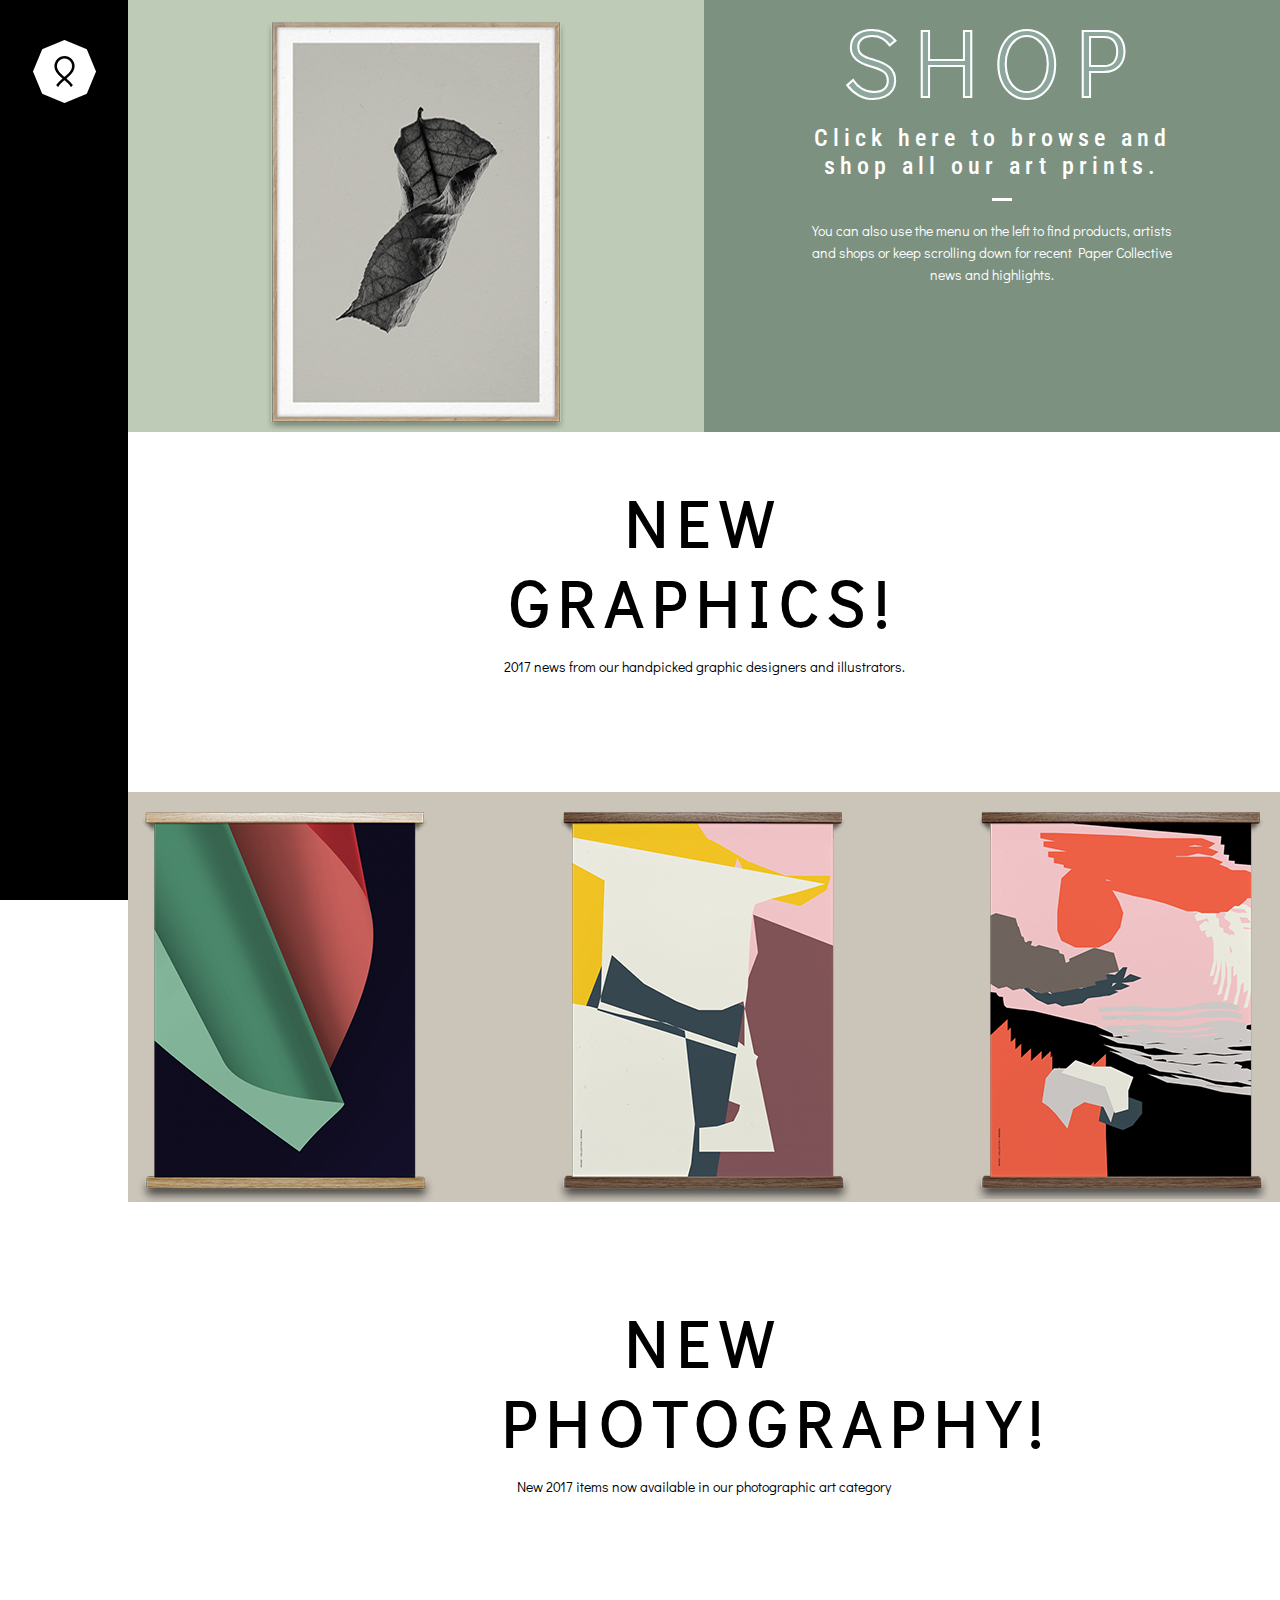
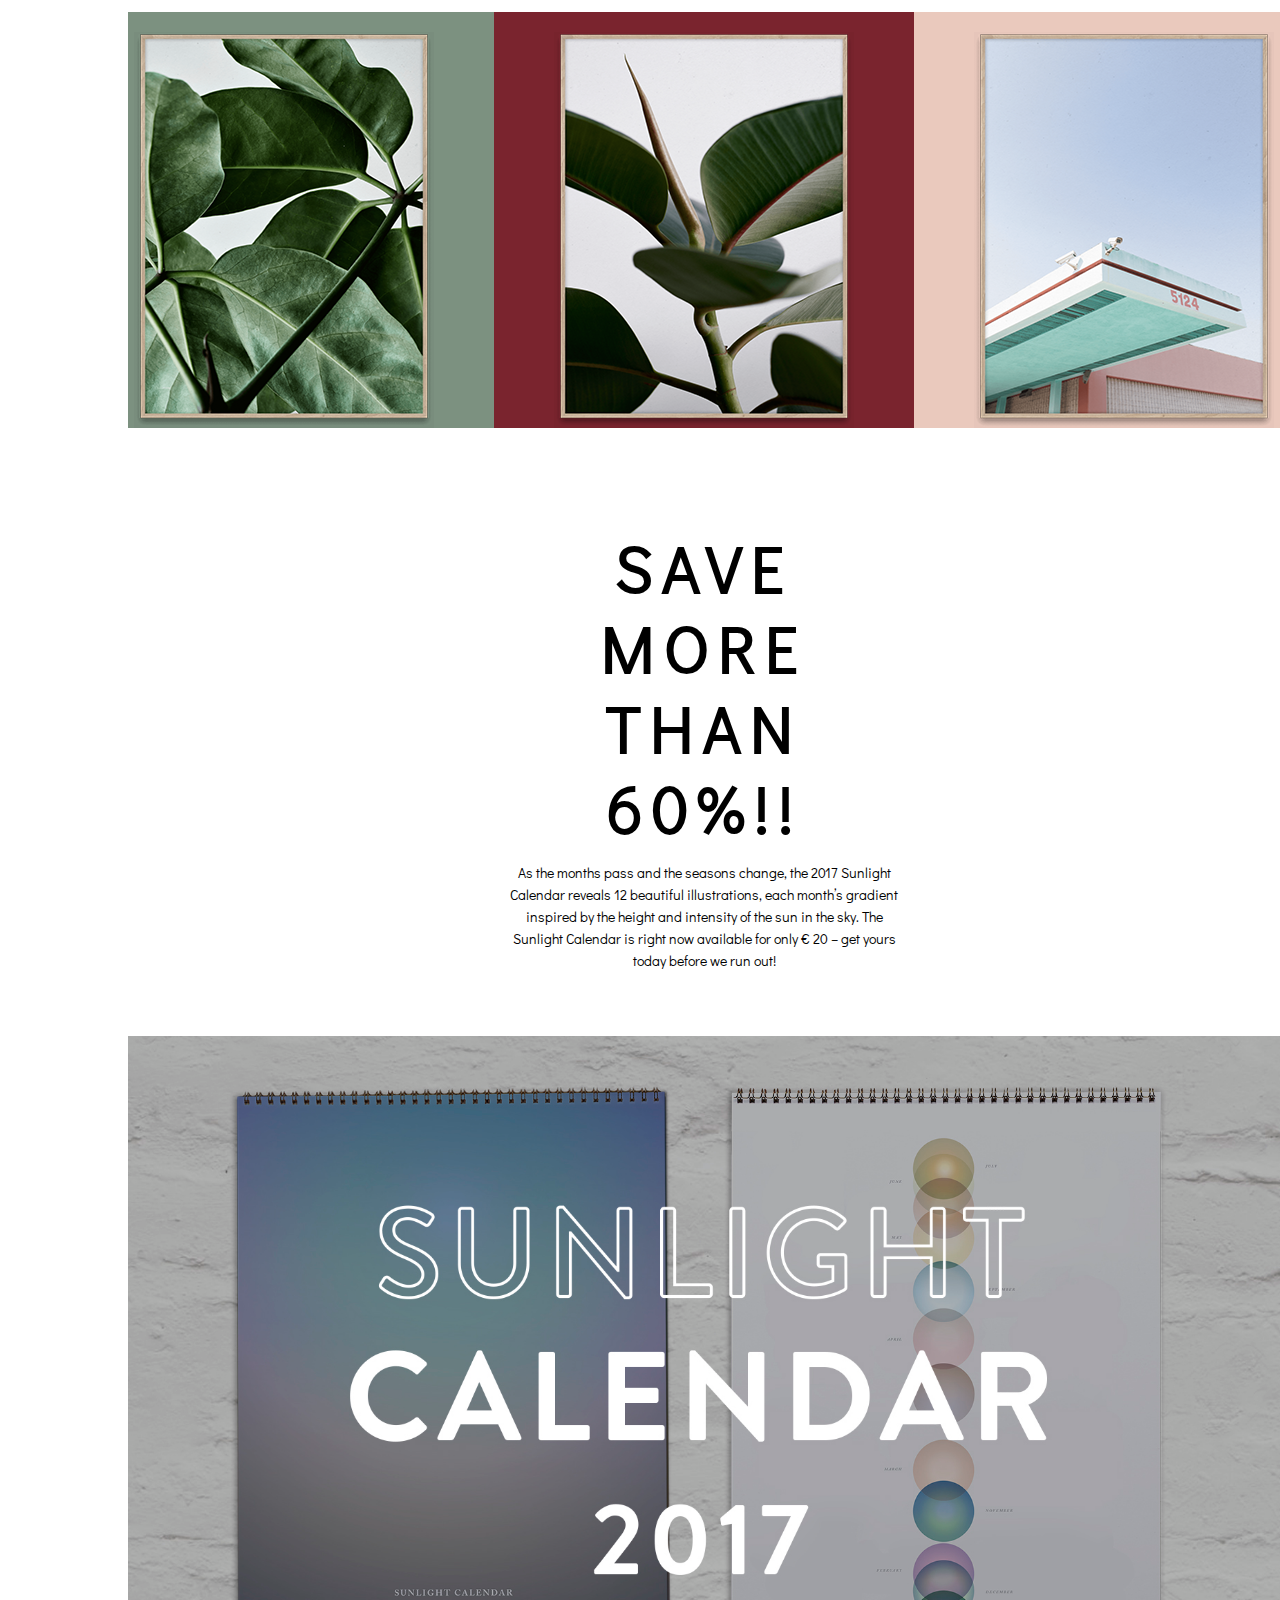
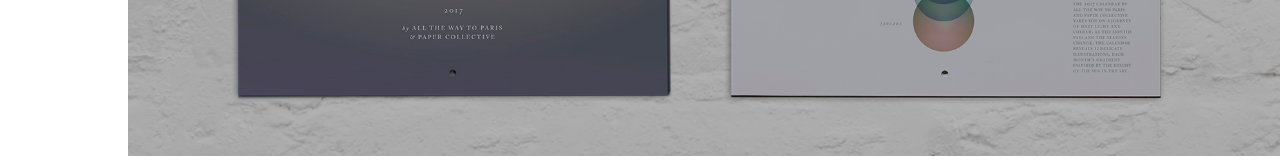
==== index.html @ 5c69531c "img inserita 100%" ====
<!DOCTYPE html>
<html>
  <head>
    <meta charset="utf-8">
    <title>Esercizio14</title>
    <link rel="stylesheet" href="css/bootstrap.min.css">
    <link rel="stylesheet" href="css/style.css">
    <link rel="stylesheet" href="icon/style.css">
    <link href="https://fonts.googleapis.com/css?family=Roboto+Condensed:400,700" rel="stylesheet">
    <link href="https://fonts.googleapis.com/css?family=Didact+Gothic" rel="stylesheet">
  </head>
  <body>
    <div class="wrapper-header">
      <div class="logo">
        <a href="#">
        <img class="img-responsive" src="image/logo.png" alt="">
      </a>
      </div>
      <div class="menu">
        <nav>
          <ul>
            <li><a class="icon-menu"href="#"></a></li>
            <li><a class="icon-cart"href="#"></a></li>
            <li><a class="icon-search"href="#"></a></li>
          </ul>
        </nav>
      </div>
    </div>
    <div class="wrapper-main">
      <div class="box-left box">
        <div class="size">
          <a class="info" href="#"></a>
          <img src="image/sabi.png" alt="">
        </div>
      </div>
      <div class="box-right box">
        <div class="size">
          <a class="info" href="#"></a>
          <div class="text">
            <h1>Shop</h1>
            <h3>Click here to browse and shop all our art prints.</h3>
            <p>You can also use the menu on the left to find products, artists and shops or keep scrolling
              down for recent Paper Collective news and highlights.</p>
          </div>
        </div>
      </div>
      <div class="full-box">
        <div class="new-graphics">
          <h1>New<br>
            Graphics!</h1>
          <p>2017 news from our handpicked graphic designers and illustrators.</p>
        </div>
      </div>
      <div class="full-box box-seco">
        <div class="box-tree box">
          <div class="size">
            <a class="info" href="#"></a>
            <img src="image/kristine.png" alt="">
          </div>
        </div>
        <div class="box-tree box">
          <div class="size">
            <a class="info" href="#"></a>
            <img src="image/wrong.png" alt="">
          </div>
        </div>
        <div class="box-tree box">
          <div class="size">
            <a class="info" href="#"></a>
            <img src="image/wrong-red.png" alt="">
          </div>
        </div>
      </div>
      <div class="full-box box">
        <div class="new-graphics">
          <h1>New<br>
            PHOTOGRAPHY!</h1>
          <p>New 2017 items now available in our photographic art category</p>
        </div>
      </div>
      <div class="full-box box-seco" style="background-color:#7c9180">
        <div class="box-tree box">
          <div class="size">
            <a class="info" href="#"></a>
            <img src="image/green-home.png" alt="">
          </div>
        </div>
        <div class="box-tree box" style="background-color: #7a242e">
          <div class="size">
            <a class="info" href="#"></a>
            <img src="image/green-house.png" alt="">
          </div>
        </div>
        <div class="box-tree box "style="background-color: #eac9bd;">
          <div class="size">
            <a class="info" href="#"></a>
            <img src="image/losangel.png" alt="">
          </div>
        </div>
      </div>
      <div class="full-box box">
        <div class="new-graphics">
          <h1>Save More<br>
            Than 60%!!</h1>
          <p>As the months pass and the seasons change, the 2017 Sunlight Calendar reveals 12 beautiful illustrations, each month’s gradient inspired by the height and intensity of the sun in the sky. The Sunlight Calendar is right now
            available for only € 20 – get yours today before we run out!</p>
        </div>
      </div>
      <div class="banner">
        <img class="img-responsive"src="image/web_banner1.jpg" alt="">
      </div>
    </div>
  </body>
</html>
---- css/style.css ----
body{
font-family: 'Roboto Condensed', sans-serif;
text-align: center;
color: black;
padding: 0;
margin: 0;
}

.wrapper-header{
width: 10%;
background-color: black;
height: 100vh;
position: fixed;
z-index: 10;
}
.logo{
margin: 40px auto;
}

.wrapper-main{
width: 90%;
float: right;
display: flex;
flex-wrap: wrap;
color: white;
}
.box-left,.box-right{
width: 50%;
background-color: #becbb7;
}

.box-right{
background-color: #7c9180;
}
.size{
margin-top: 20px;
display: flex;
justify-content: center;
align-items: center;
flex-direction: column;
}
.box{
position: relative;
}
.info{
  position: absolute;
  top: 0;
  left: 0;
  width: 100%;
  height: 100%;
  transition: all 0.3s ease-in-out;
  }
  .info:hover{
    text-decoration: none;
    background-color: rgba(0,0,0,0.3);
  }

.text{
width: 380px;
}
.text h1{
font-size: 97px;
color: #8da79d;
-webkit-text-stroke: 2px white;
font-weight: 500;
letter-spacing: 14px;
margin: 0 0 20px;
position: relative;
}
.text h3{
font-size: 24px;
line-height: 28px;
font-weight: 500;
letter-spacing: 5px;
margin-bottom: 40px;
position: relative;
}
  .text h3:after{
  content: "";
  position: absolute;
  left: 50%;
  top: 70px;
  width: 20px;
  height: 3px;
  background: #fff;
  margin: 4px 0;
  }
  .text p{
  color: white;
  }

.full-box{
width: 100%;
margin: 50px 0;
display: flex;
justify-content: center;
}
.new-graphics{
width: 35%;
}
/********typo*************/
h1{
max-width: 600px;
font-size: 65px;
line-height: 80px;
margin: 0 auto;
text-transform: uppercase;
letter-spacing: 9px;
color: black;
font-family: 'Didact Gothic', sans-serif;
}
a{
text-decoration: none;
color: #929292;
}
p{
font-size: 14px;
color: black;
line-height: 22px;
font-family: 'Didact Gothic', sans-serif;
}
ul{
padding: 0;
}
.menu li{
font-size: 40px;
display:flex;
justify-content: center;
margin: 20px auto;
}
.banner img{
width: 100%;
}
/**********************************************/
.box-tree{
padding-right: 60px;
padding-left: 60px;
width: auto;
height: auto;
display: inline-block;
}
.box-seco{
background-color: #cac4b9;
}
.icon-menu:hover,.icon-cart:hover,.icon-search:hover{
color: white;
transition: all 0.3s ease-in-out;
}
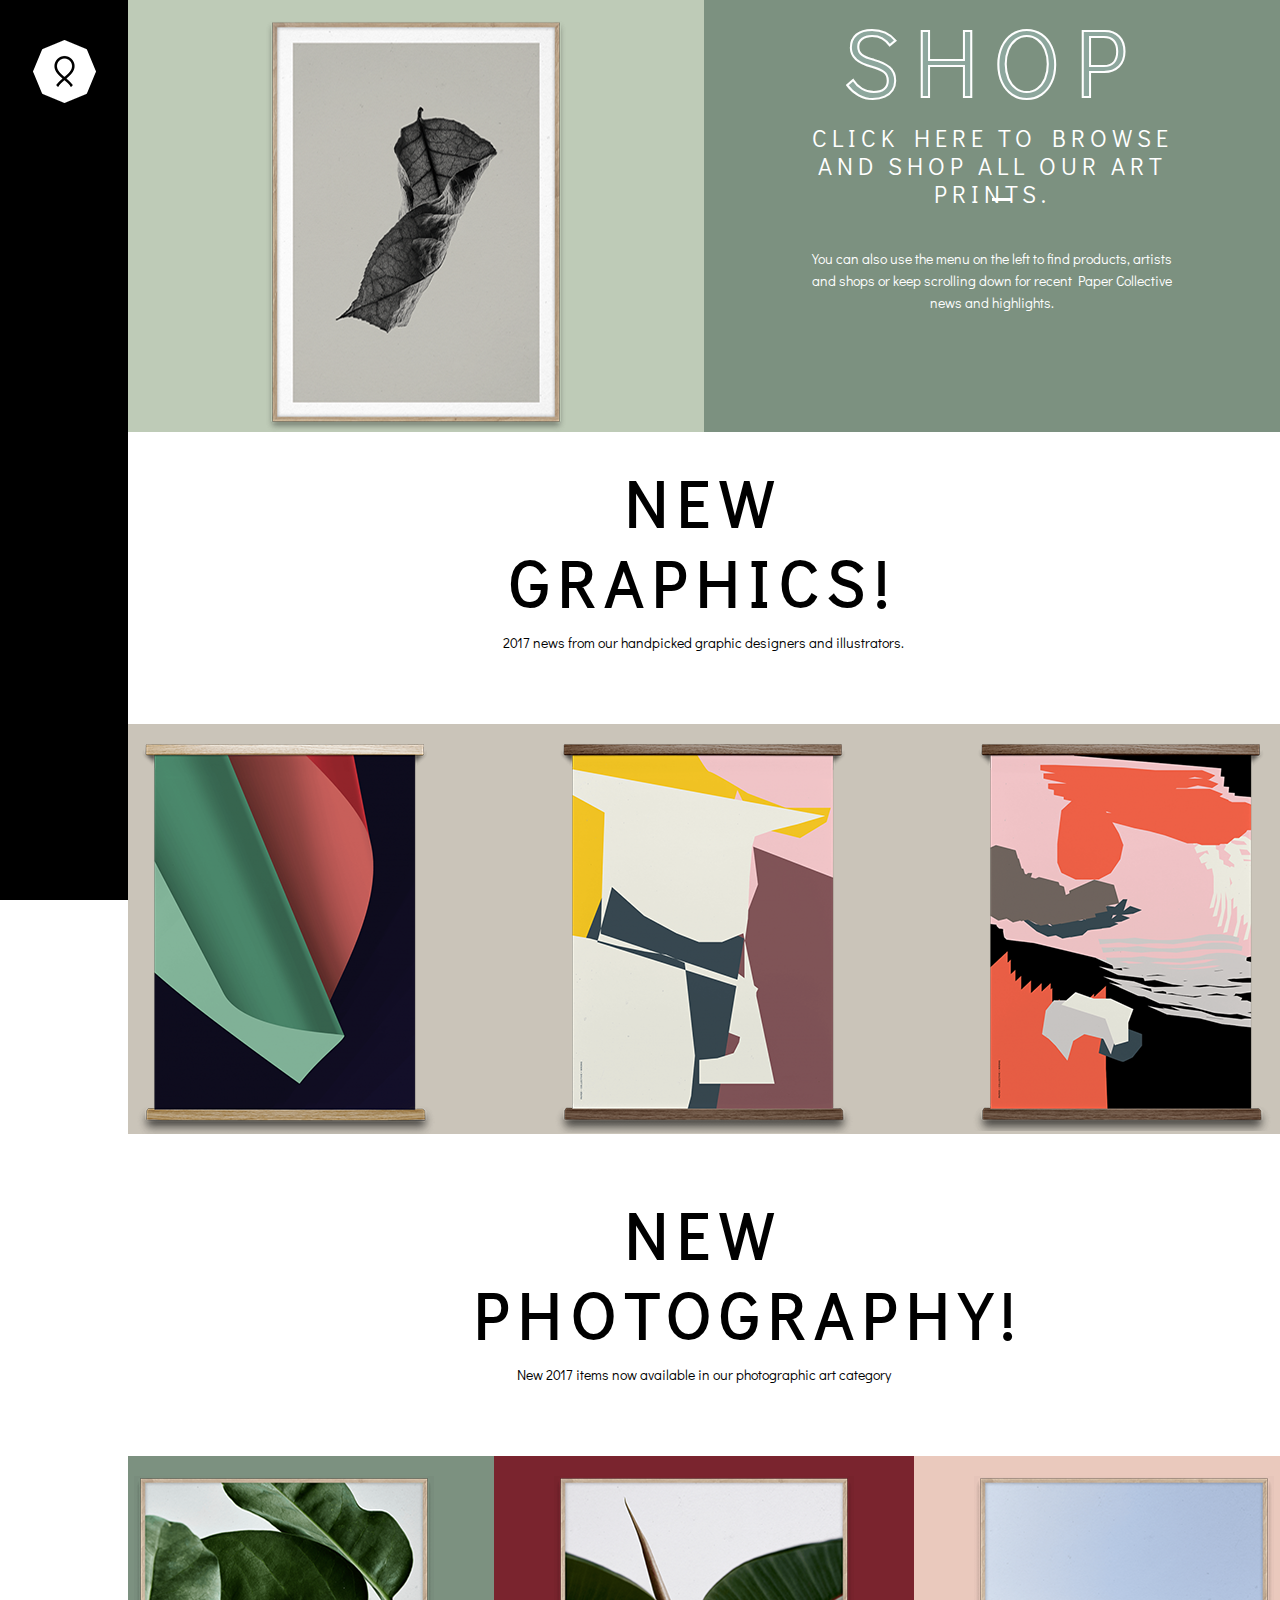
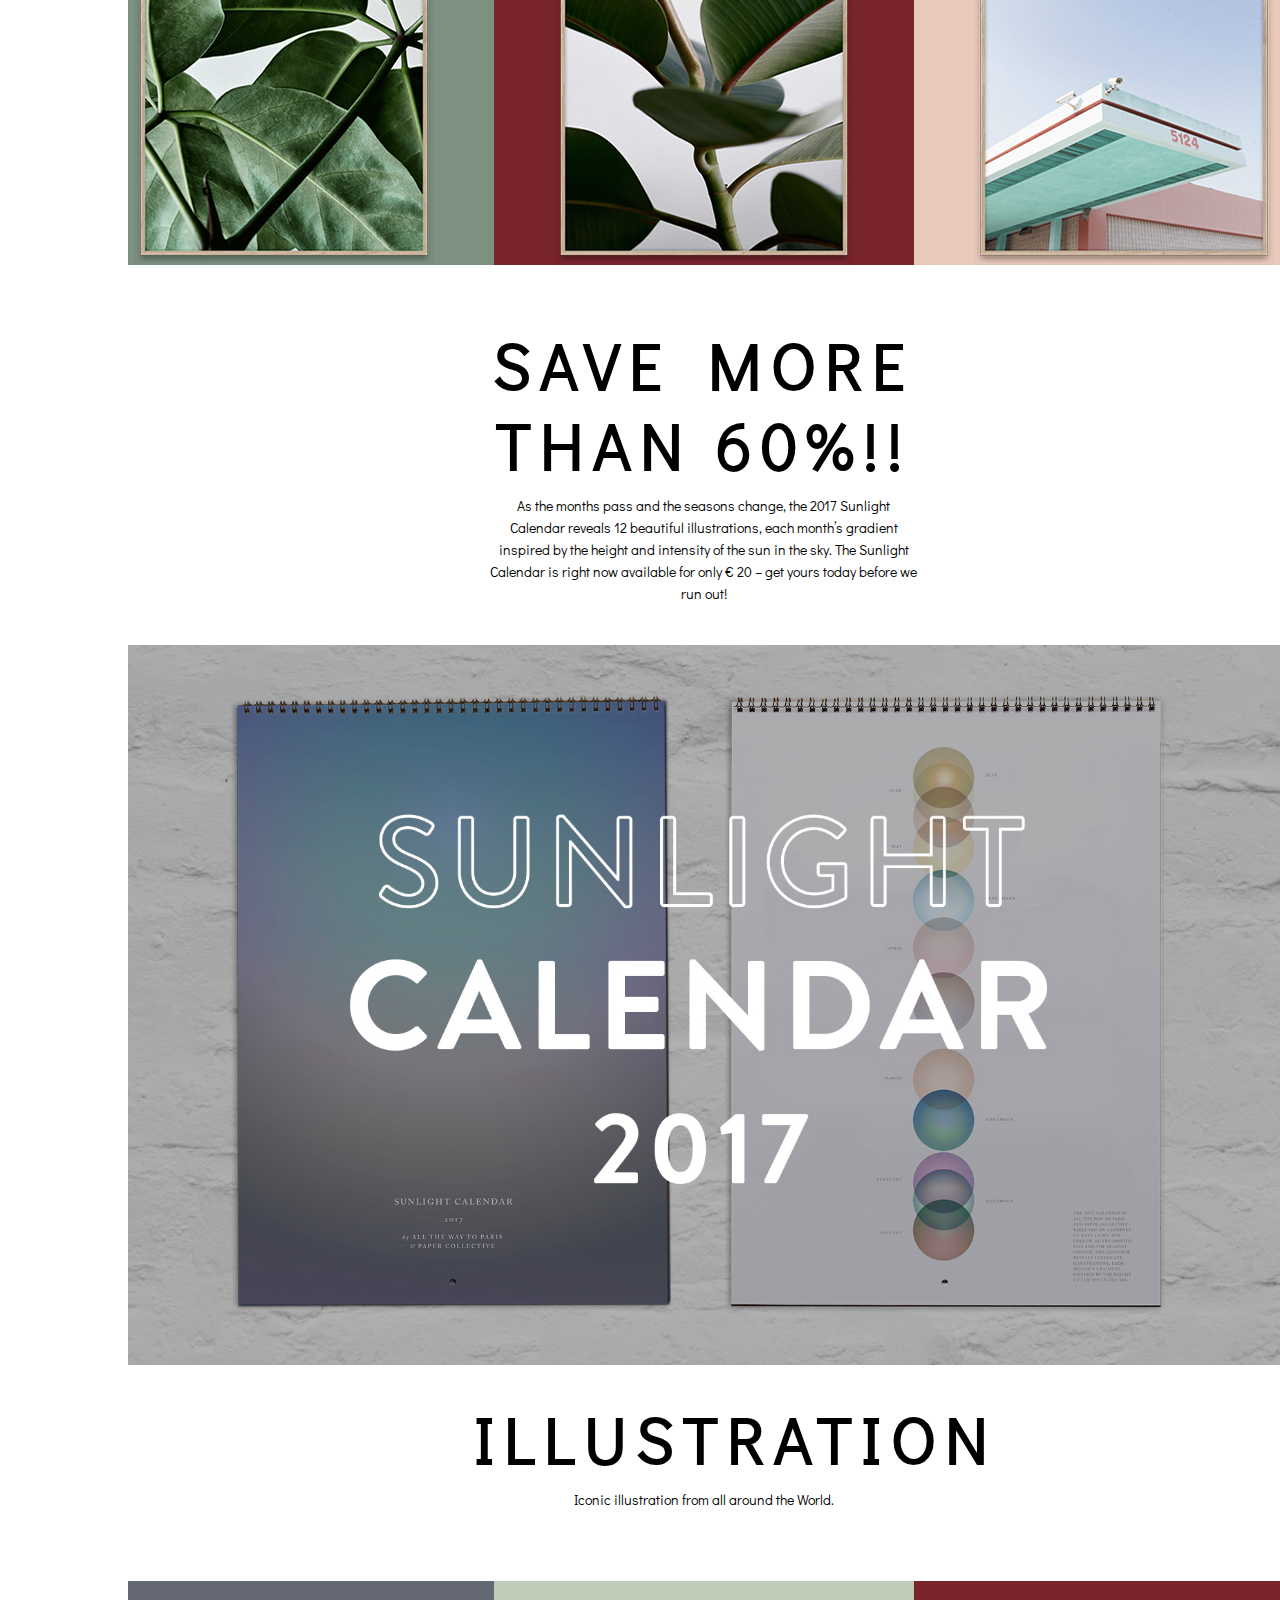
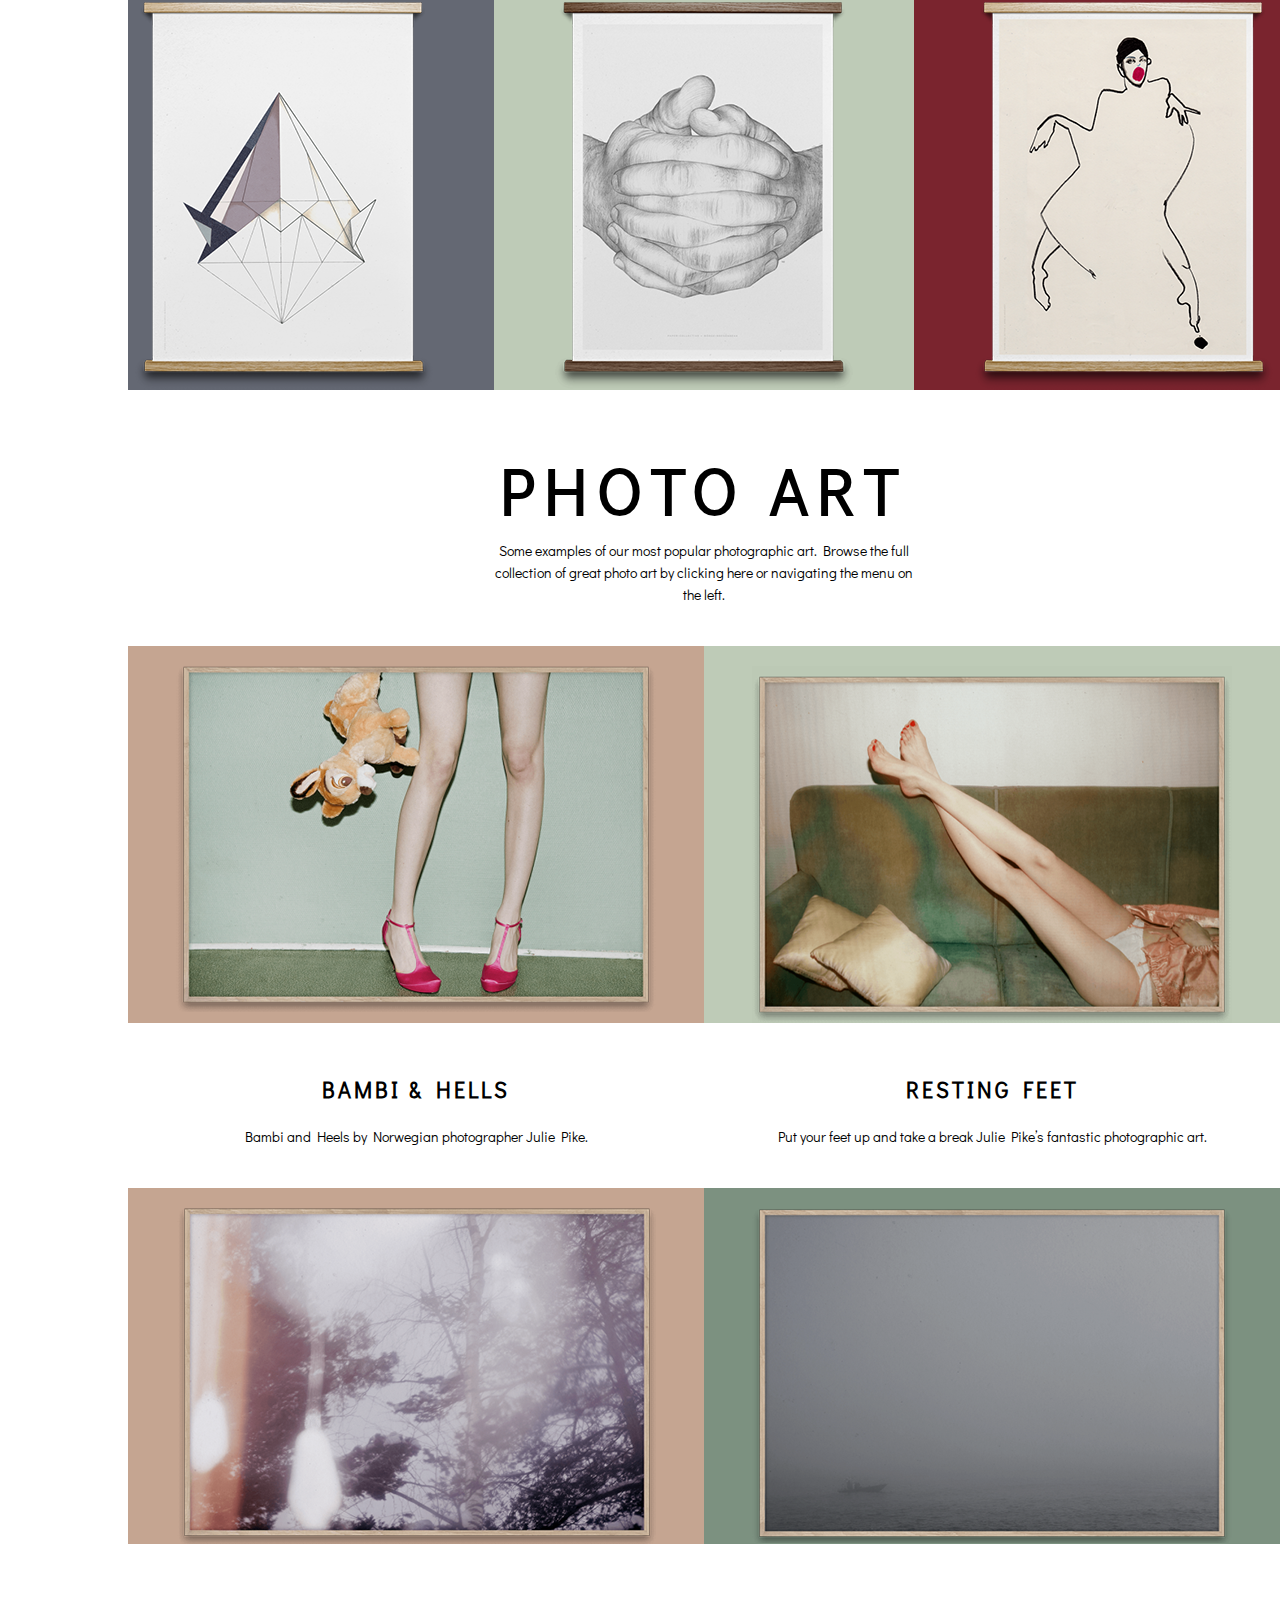
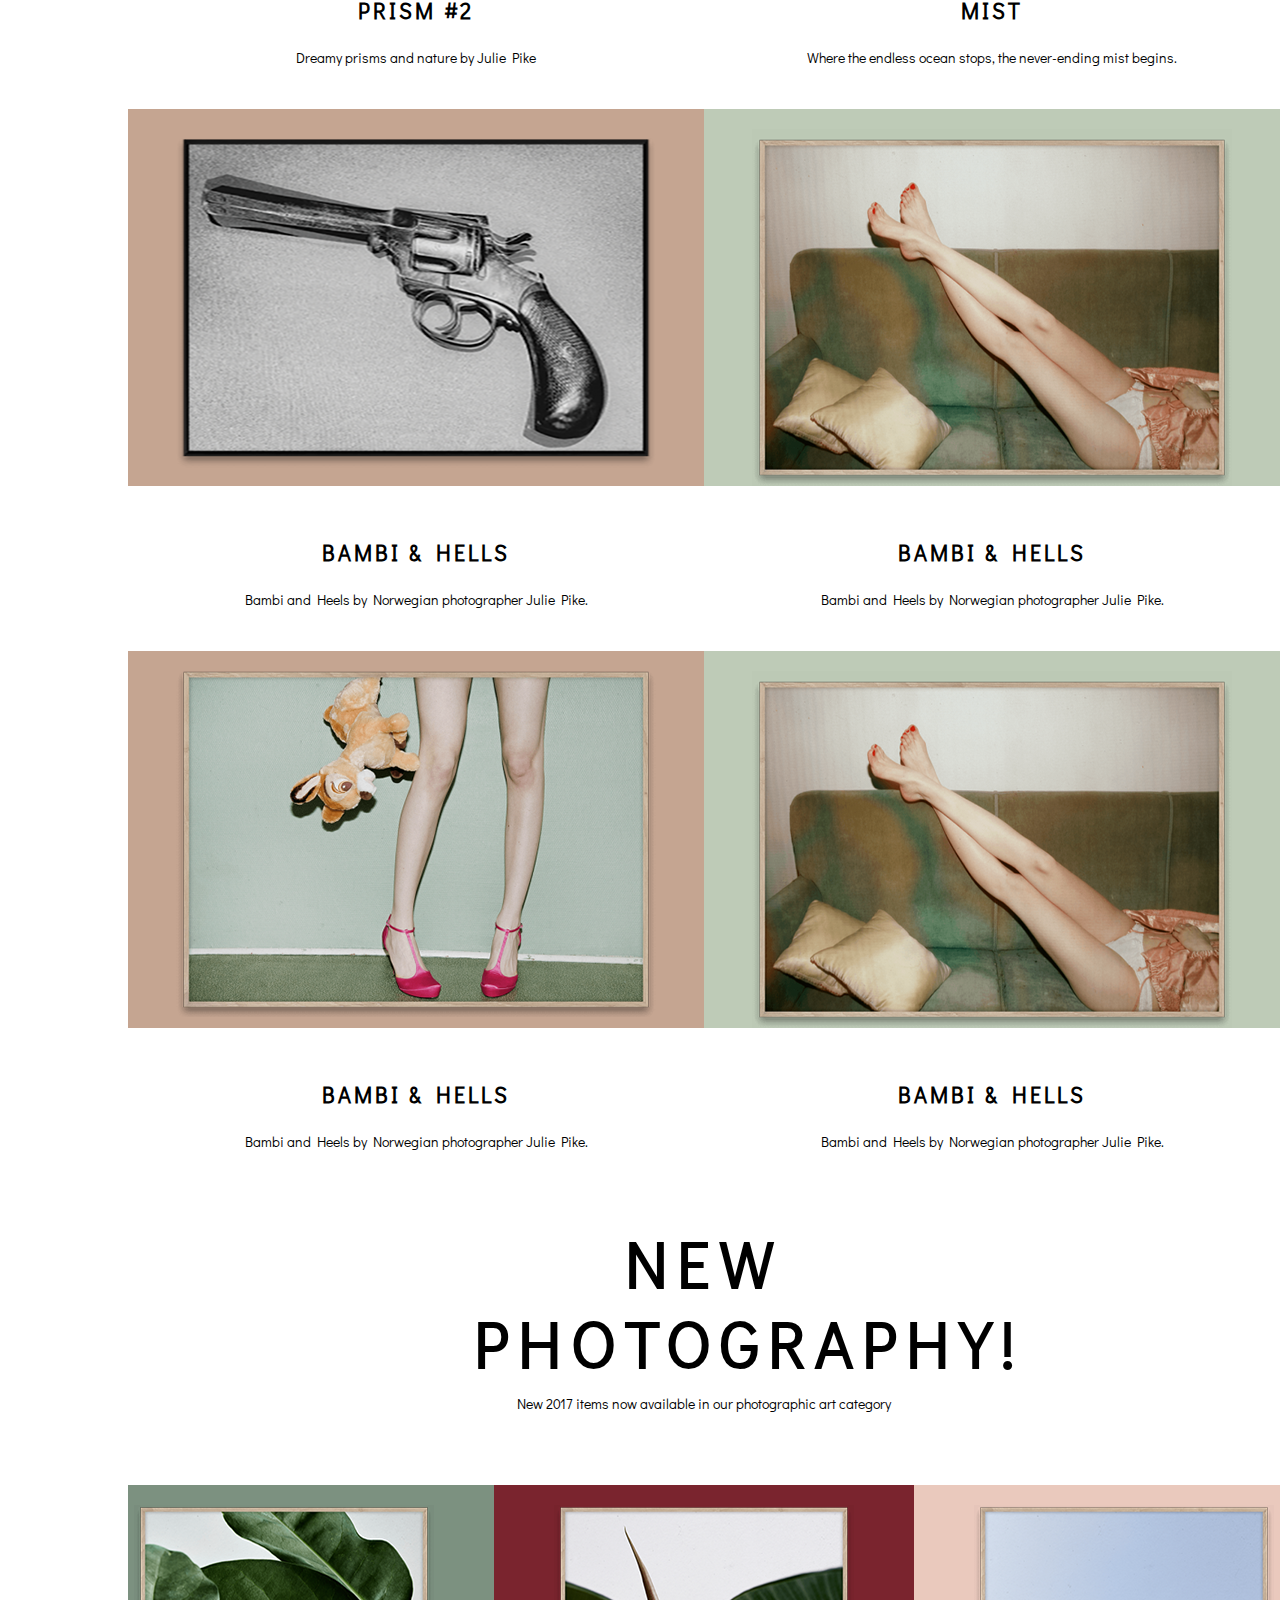
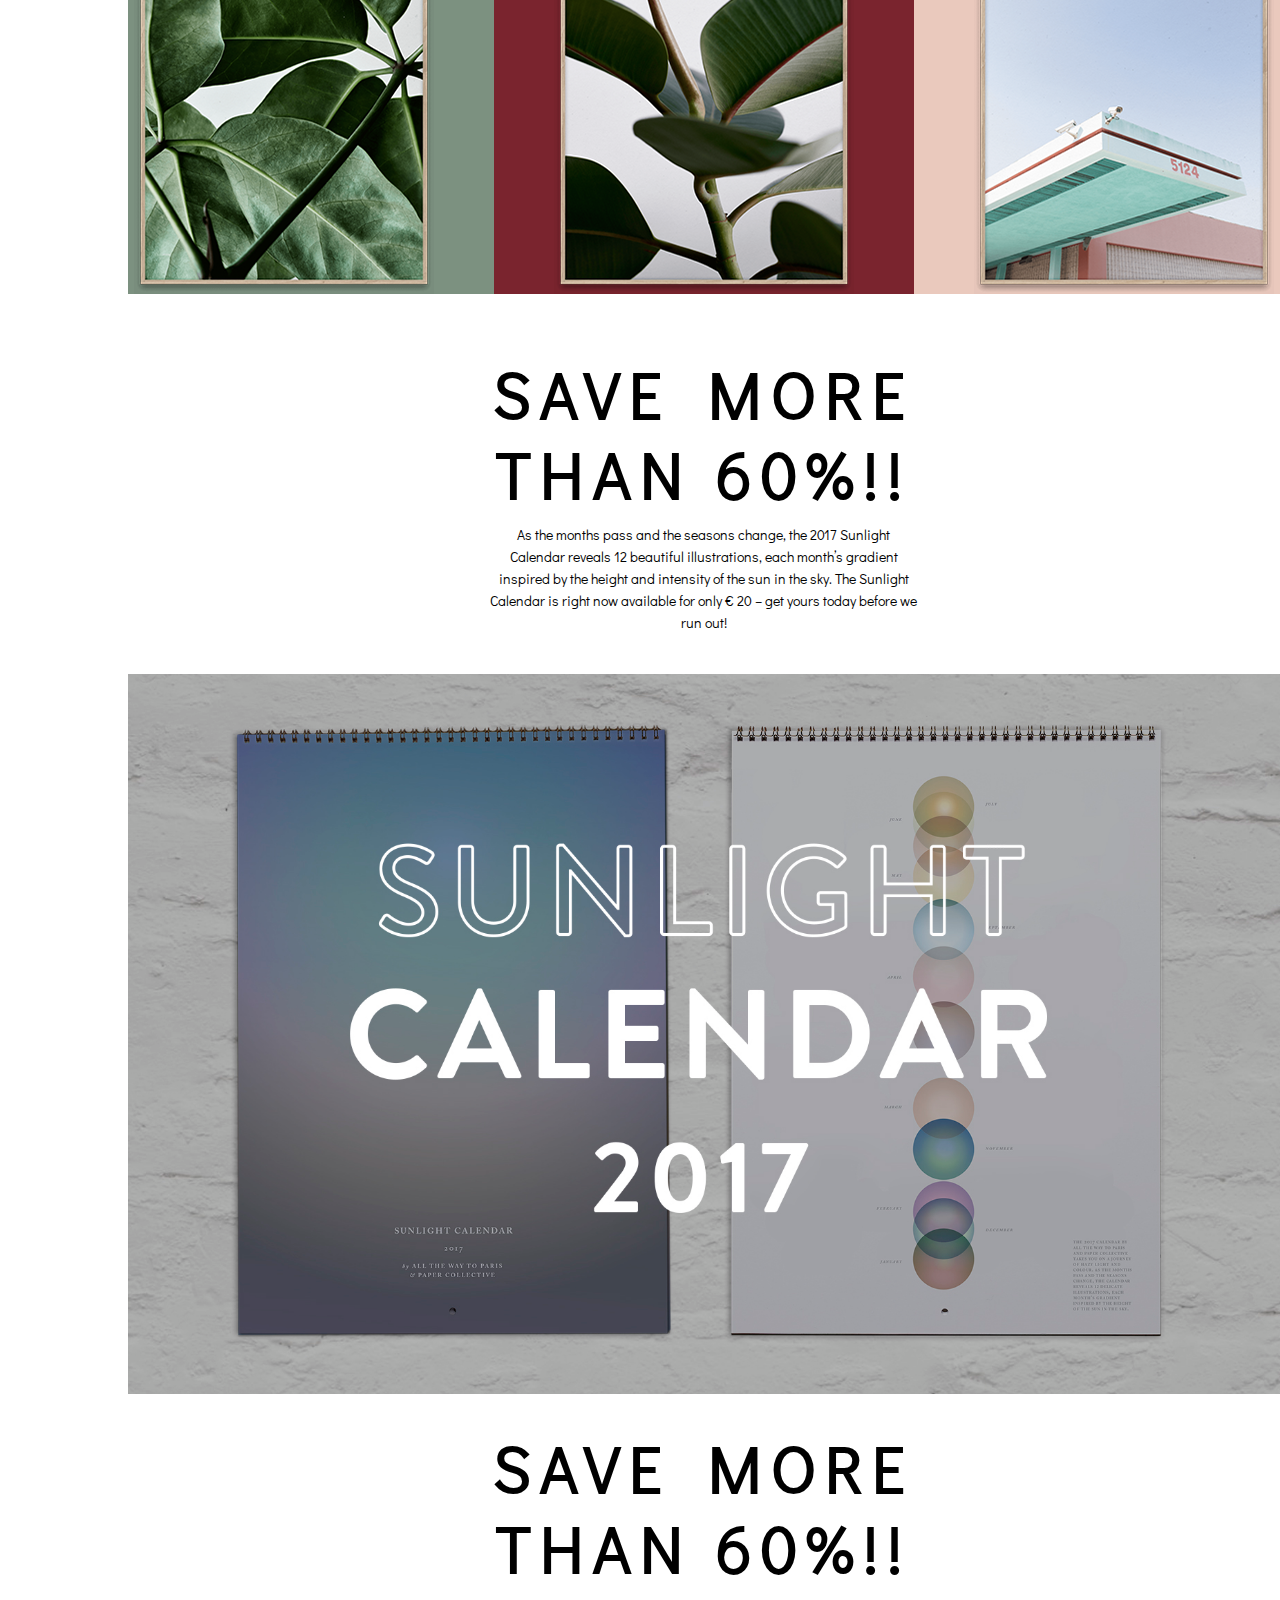
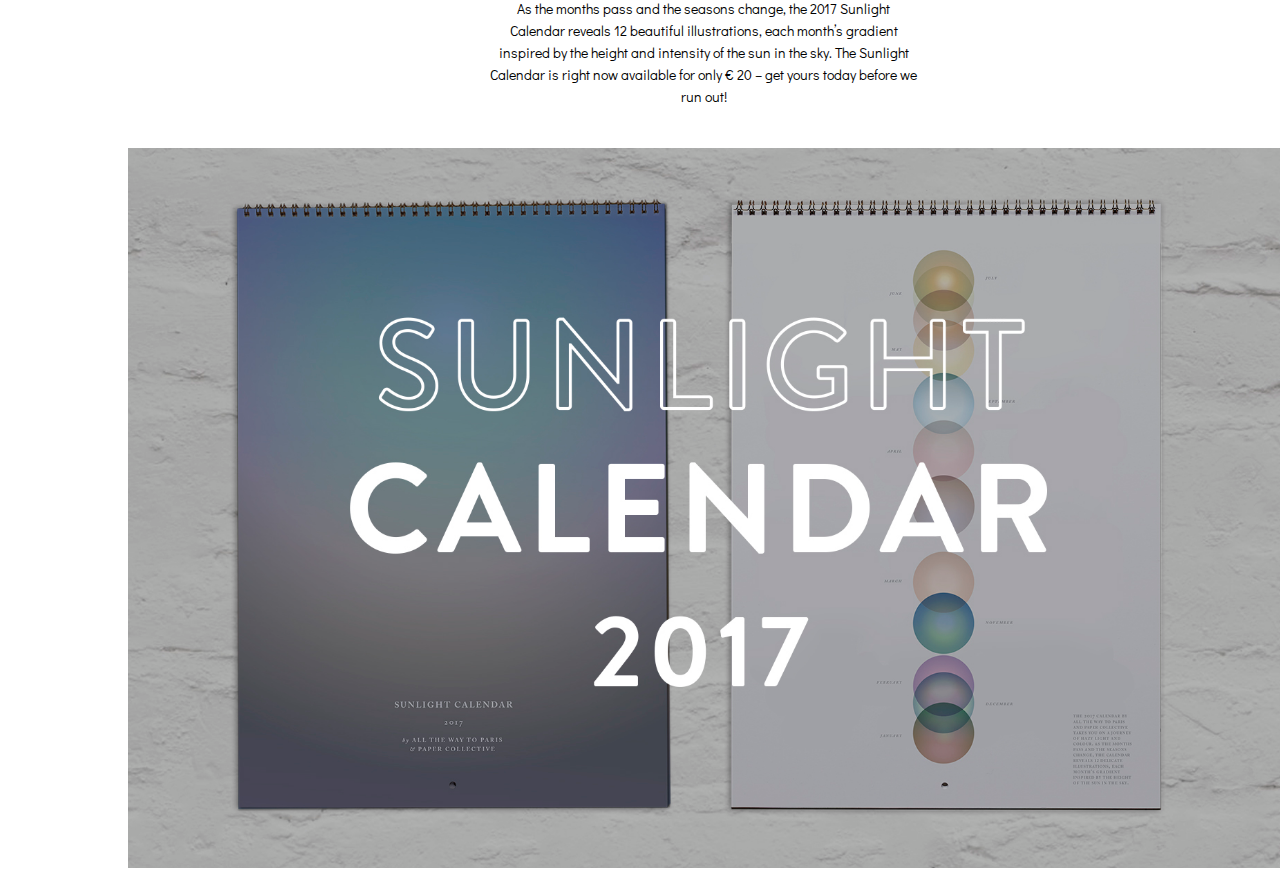
==== commit f9c138df: "Fine" ====
--- a/index.html
+++ b/index.html
@@ -107,7 +107,181 @@
         </div>
       </div>
       <div class="banner">
-        <img class="img-responsive"src="image/web_banner1.jpg" alt="">
+        <img src="image/web_banner1.jpg" alt="">
+      </div>
+      <div class="full-box box">
+        <div class="new-graphics">
+          <h1>illustration</h1>
+          <p>Iconic illustration from all around the World.</p>
+        </div>
+      </div>
+      <div class="full-box box-seco" style="background-color:#646873">
+        <div class="box-tree box">
+          <div class="size">
+            <a class="info" href="#"></a>
+            <img src="image/geometric.png" alt="">
+          </div>
+        </div>
+        <div class="box-tree box" style="background-color: #becbb7">
+          <div class="size">
+            <a class="info" href="#"></a>
+            <img src="image/mano.png" alt="">
+          </div>
+        </div>
+        <div class="box-tree box"style="background-color: #7a242e">
+          <div class="size">
+            <a class="info" href="#"></a>
+            <img src="image/donna.png" alt="">
+          </div>
+        </div>
+      </div>
+      <div class="full-box box">
+        <div class="new-graphics">
+          <h1>Photo Art</h1>
+          <p> Some examples of our most popular photographic art. Browse the full collection of great photo art by
+            clicking here or navigating the menu on the left.
+          </p>
+        </div>
+      </div>
+    </div>
+
+    <div class="wrapper-main">
+      <div class="box-left box"style="background-color:#c5a591;">
+        <div class="size">
+          <a class="info" href="#"></a>
+          <img src="image/peluche.png" alt="">
+        </div>
+      </div>
+      <div class="box-right box" style="background-color:#becbb7">
+        <div class="size">
+          <a class="info" href="#"></a>
+          <img src="image/vintage-woman.png" alt="">
+        </div>
+      </div>
+      <div class="full-box box full-box-text">
+        <div class="text-left_box">
+          <h3> <a href="#">Bambi &#38; Hells</a></h3>
+          <p>Bambi and Heels by Norwegian photographer Julie Pike.</p>
+        </div>
+        <div class="text-right_box">
+          <h3> <a href="#">Resting Feet</a></h3>
+          <p>Put your feet up and take a break Julie Pike’s fantastic photographic art.</p>
+        </div>
+      </div>
+      <div class="box-left box"style="background-color:#c5a591;">
+        <div class="size">
+          <a class="info" href="#"></a>
+          <img src="image/wood.png" alt="">
+        </div>
+      </div>
+      <div class="box-right box" style="background-color:#7c9180">
+        <div class="size">
+          <a class="info" href="#"></a>
+          <img src="image/blackboard.png" alt="">
+        </div>
+      </div>
+      <div class="full-box box full-box-text">
+        <div class="text-left_box">
+          <h3> <a href="#">Prism #2</a></h3>
+          <p>Dreamy prisms and nature by Julie Pike</p>
+        </div>
+        <div class="text-right_box">
+          <h3> <a href="#">Mist</a></h3>
+          <p>Where the endless ocean stops, the never-ending mist begins.</p>
+        </div>
+      </div>
+      <div class="box-left box"style="background-color:#c5a591;">
+        <div class="size">
+          <a class="info" href="#"></a>
+          <img src="image/gun.png" alt="">
+        </div>
+      </div>
+      <div class="box-right box" style="background-color:#becbb7">
+        <div class="size">
+          <a class="info" href="#"></a>
+          <img src="image/vintage-woman.png" alt="">
+        </div>
+      </div>
+      <div class="full-box box full-box-text">
+        <div class="text-left_box">
+          <h3> <a href="#">Bambi &#38; Hells</a></h3>
+          <p>Bambi and Heels by Norwegian photographer Julie Pike.</p>
+        </div>
+        <div class="text-right_box">
+          <h3> <a href="#">Bambi &#38; Hells</a></h3>
+          <p>Bambi and Heels by Norwegian photographer Julie Pike.</p>
+        </div>
+      </div>
+      <div class="box-left box"style="background-color:#c5a591;">
+        <div class="size">
+          <a class="info" href="#"></a>
+          <img src="image/peluche.png" alt="">
+        </div>
+      </div>
+      <div class="box-right box" style="background-color:#becbb7">
+        <div class="size">
+          <a class="info" href="#"></a>
+          <img src="image/vintage-woman.png" alt="">
+        </div>
+      </div>
+      <div class="full-box box full-box-text">
+        <div class="text-left_box">
+          <h3> <a href="#">Bambi &#38; Hells</a></h3>
+          <p>Bambi and Heels by Norwegian photographer Julie Pike.</p>
+        </div>
+        <div class="text-right_box">
+          <h3> <a href="#">Bambi &#38; Hells</a></h3>
+          <p>Bambi and Heels by Norwegian photographer Julie Pike.</p>
+        </div>
+      </div>
+      <div class="full-box box">
+        <div class="new-graphics">
+          <h1>New<br>
+            PHOTOGRAPHY!</h1>
+          <p>New 2017 items now available in our photographic art category</p>
+        </div>
+      </div>
+      <div class="full-box box-seco" style="background-color:#7c9180">
+        <div class="box-tree box">
+          <div class="size">
+            <a class="info" href="#"></a>
+            <img src="image/green-home.png" alt="">
+          </div>
+        </div>
+        <div class="box-tree box" style="background-color: #7a242e">
+          <div class="size">
+            <a class="info" href="#"></a>
+            <img src="image/green-house.png" alt="">
+          </div>
+        </div>
+        <div class="box-tree box "style="background-color: #eac9bd;">
+          <div class="size">
+            <a class="info" href="#"></a>
+            <img src="image/losangel.png" alt="">
+          </div>
+        </div>
+      </div>
+      <div class="full-box box">
+        <div class="new-graphics">
+          <h1>Save More<br>
+            Than 60%!!</h1>
+          <p>As the months pass and the seasons change, the 2017 Sunlight Calendar reveals 12 beautiful illustrations, each month’s gradient inspired by the height and intensity of the sun in the sky. The Sunlight Calendar is right now
+            available for only € 20 – get yours today before we run out!</p>
+        </div>
+      </div>
+      <div class="banner">
+        <img src="image/web_banner1.jpg" alt="">
+      </div>
+      <div class="full-box box">
+        <div class="new-graphics">
+          <h1>Save More<br>
+            Than 60%!!</h1>
+          <p>As the months pass and the seasons change, the 2017 Sunlight Calendar reveals 12 beautiful illustrations, each month’s gradient inspired by the height and intensity of the sun in the sky. The Sunlight Calendar is right now
+            available for only € 20 – get yours today before we run out!</p>
+        </div>
+      </div>
+      <div class="banner">
+        <img src="image/web_banner1.jpg" alt="">
       </div>
     </div>
   </body>
--- a/css/style.css
+++ b/css/style.css
@@ -15,6 +15,7 @@
 }
 .logo{
 margin: 40px auto;
+margin-bottom: 200px;
 }
 
 .wrapper-main{
@@ -91,12 +92,12 @@
 
 .full-box{
 width: 100%;
-margin: 50px 0;
+margin: 30px 0;
 display: flex;
 justify-content: center;
 }
 .new-graphics{
-width: 35%;
+width: 40%;
 }
 /********typo*************/
 h1{
@@ -109,6 +110,14 @@
 color: black;
 font-family: 'Didact Gothic', sans-serif;
 }
+h3{
+font-size: 22px;
+margin: 10 0 11px;
+text-transform: uppercase;
+letter-spacing: 3px;
+font-family: 'Didact Gothic', sans-serif;
+}
+
 a{
 text-decoration: none;
 color: #929292;
@@ -118,15 +127,17 @@
 color: black;
 line-height: 22px;
 font-family: 'Didact Gothic', sans-serif;
+max-width: 430px;
+margin: 10px auto;
 }
 ul{
 padding: 0;
 }
 .menu li{
-font-size: 40px;
+font-size: 35px;
 display:flex;
 justify-content: center;
-margin: 20px auto;
+margin: 30px auto;
 }
 .banner img{
 width: 100%;
@@ -146,3 +157,18 @@
 color: white;
 transition: all 0.3s ease-in-out;
 }
+.full-box-text{
+display: inline;
+}
+  .full-box-text a{
+  color: black;
+  }
+
+.text-left_box,
+.text-right_box{
+width: 50%;
+float: left;
+}
+.text-right_box{
+float: right;
+}
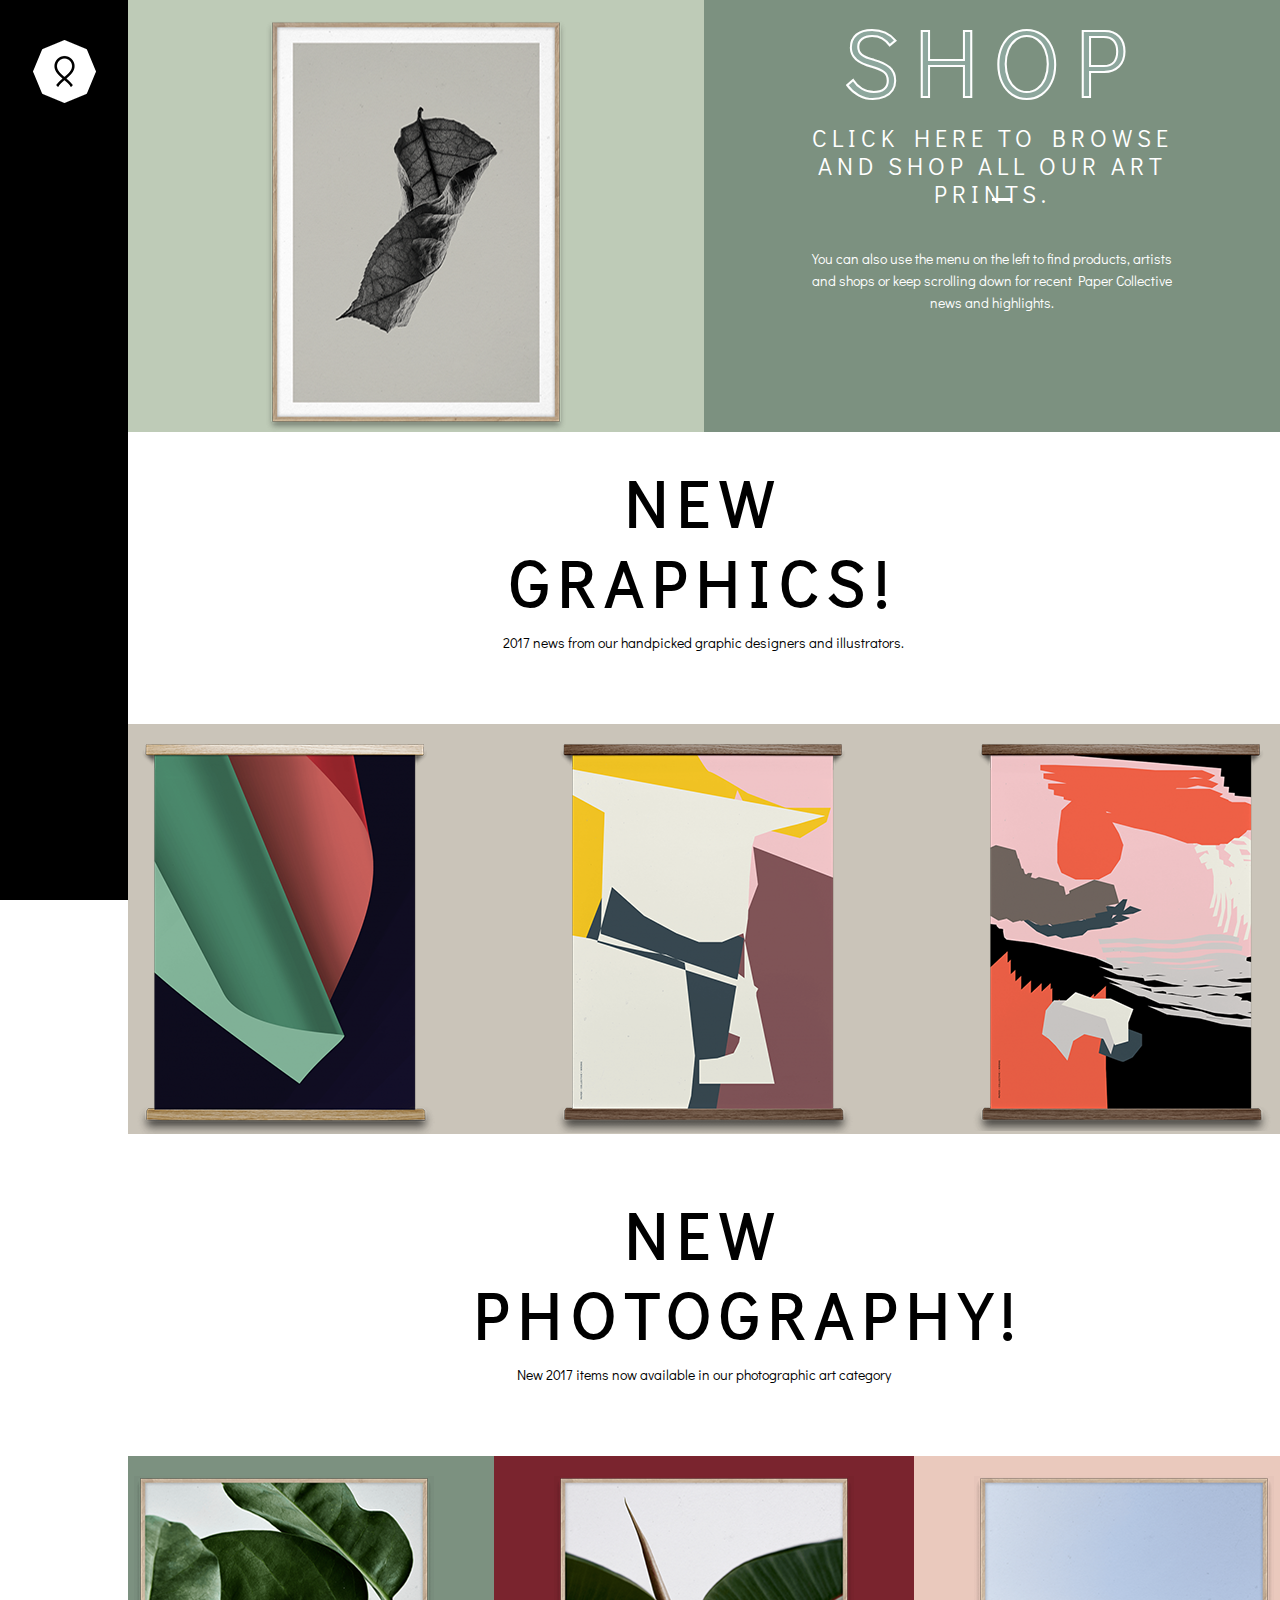
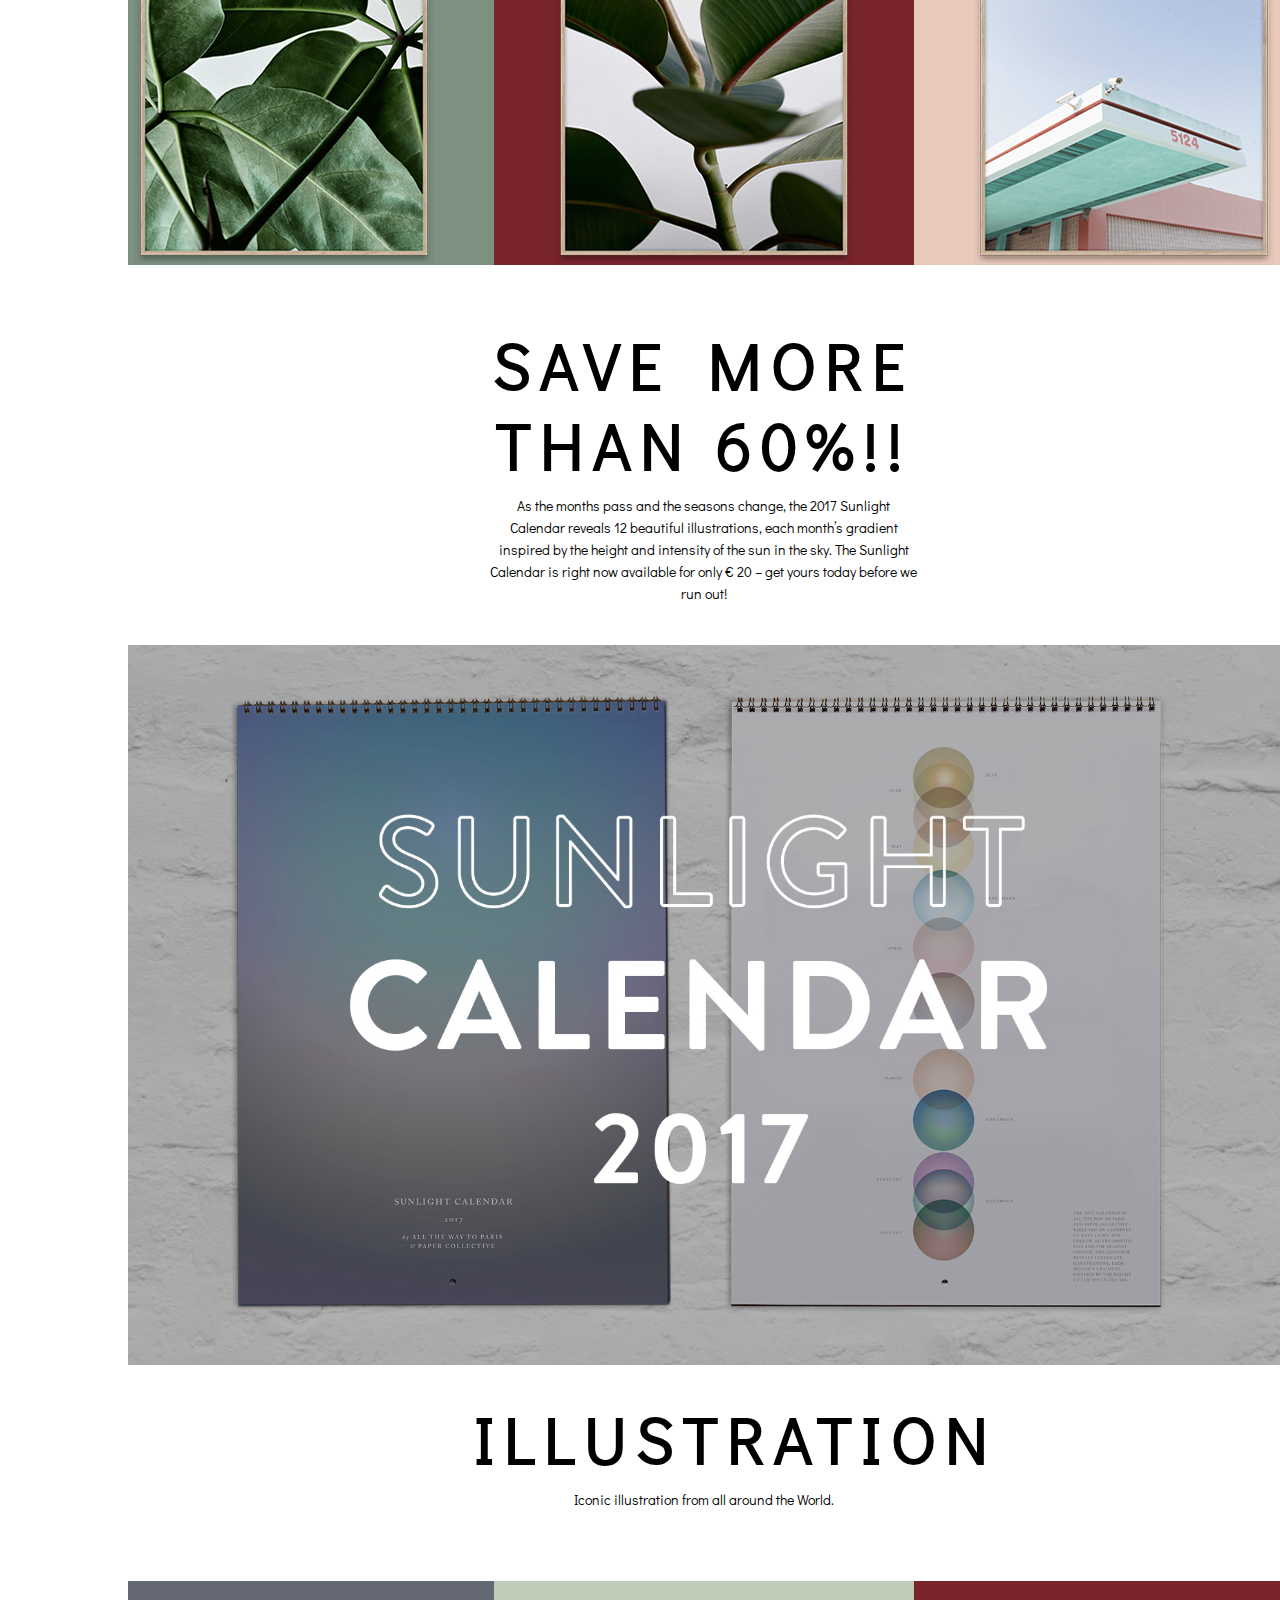
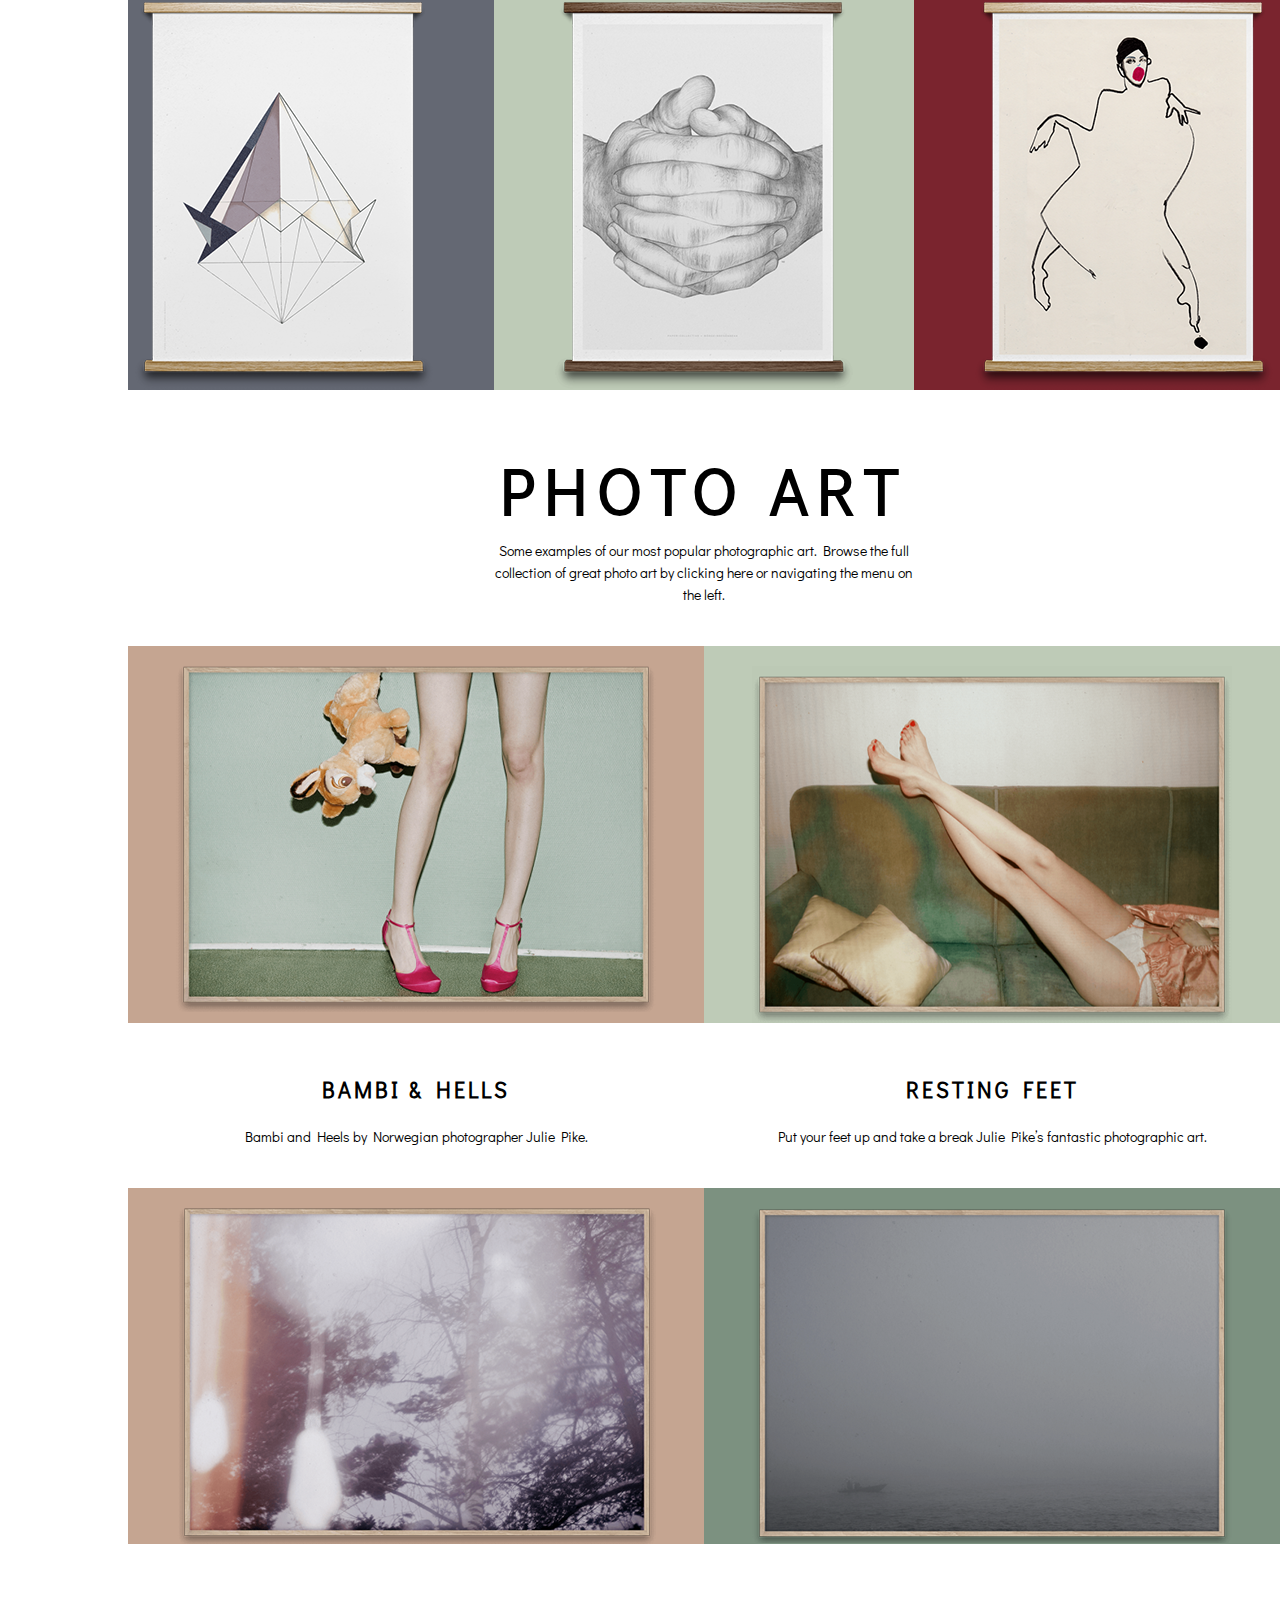
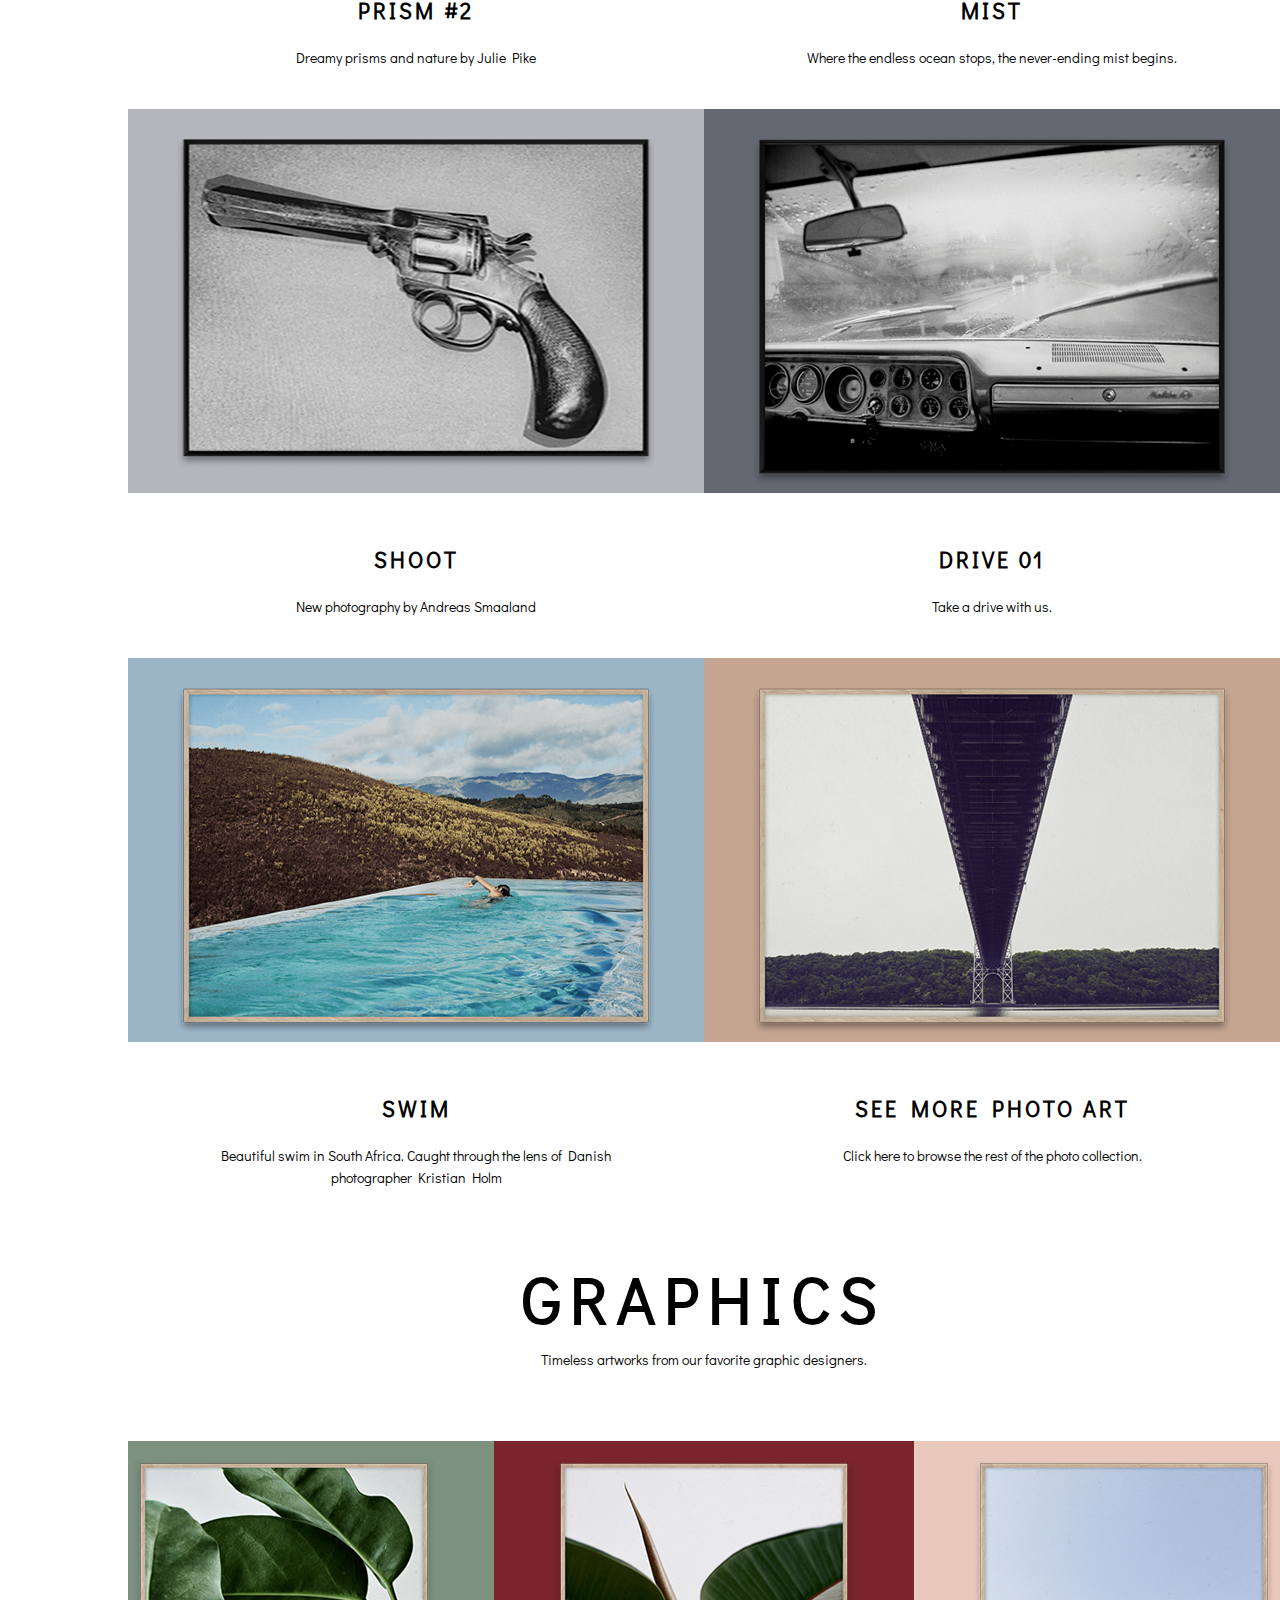
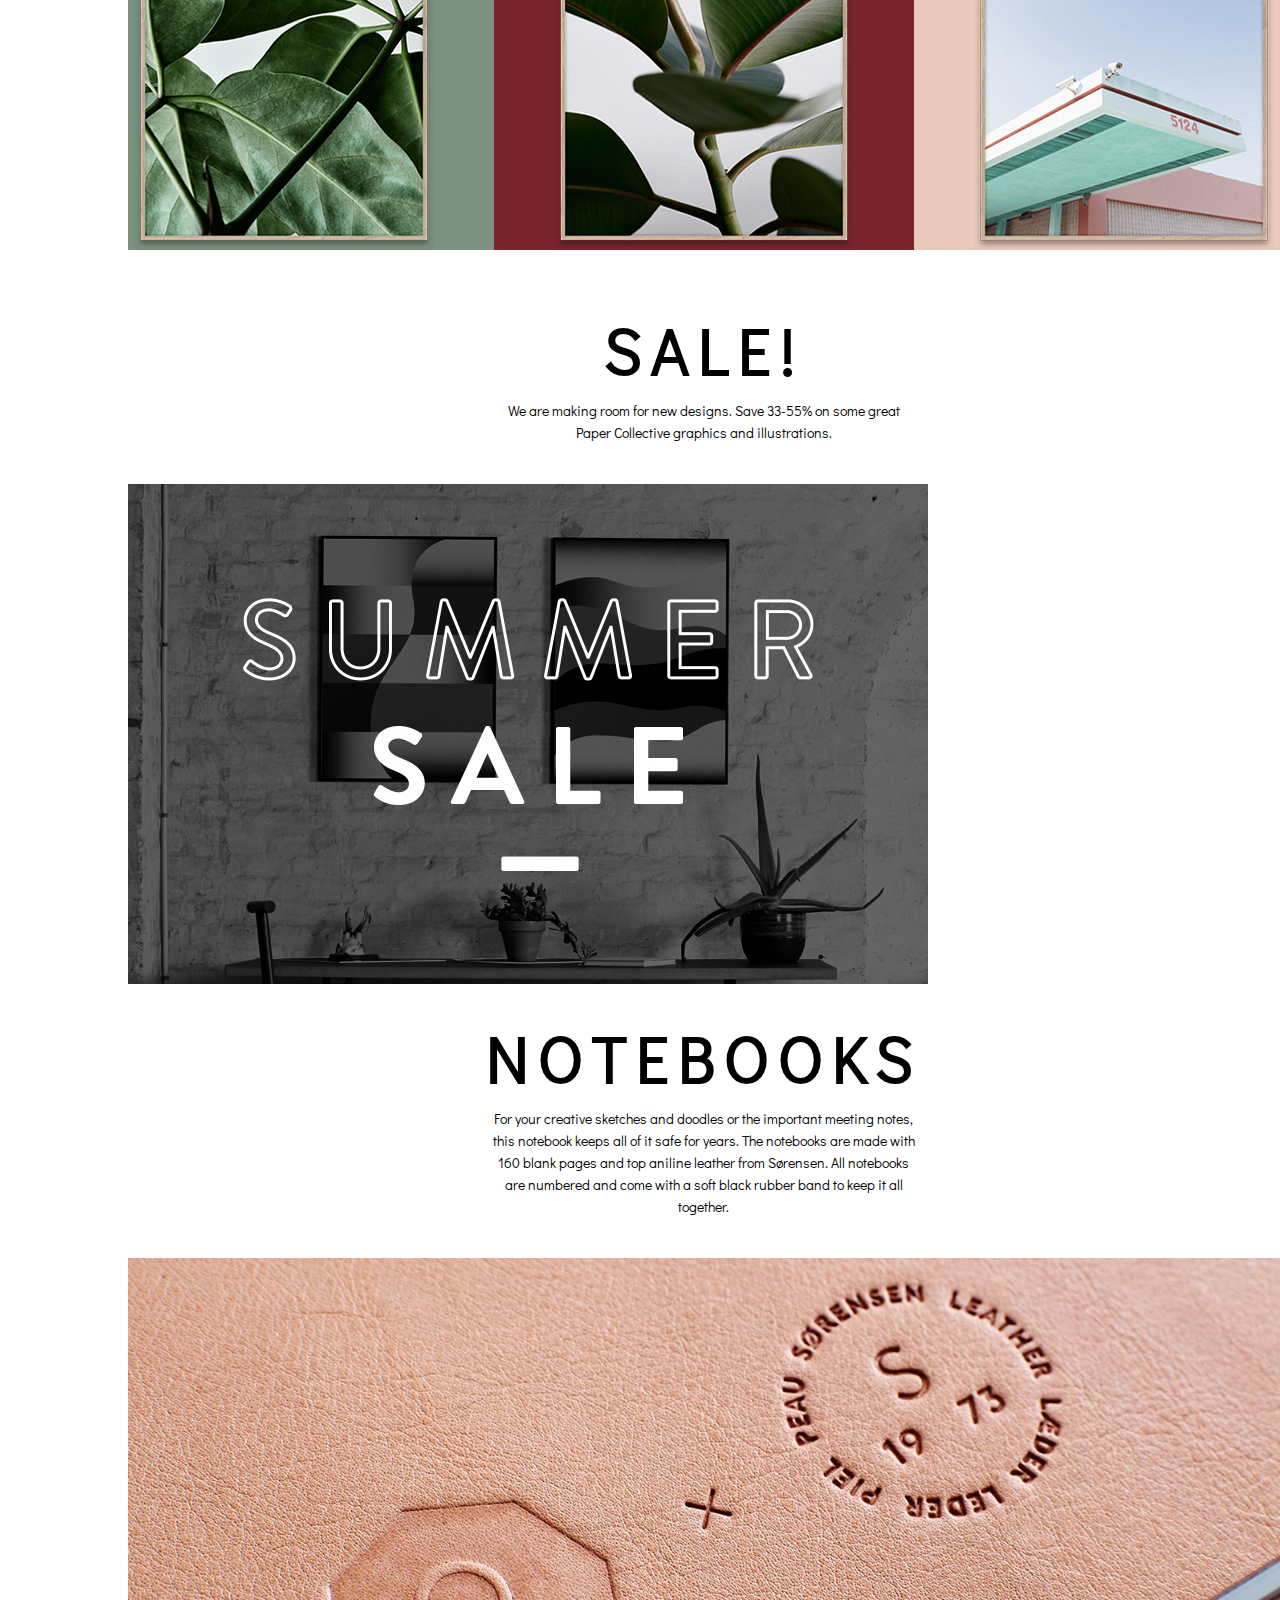
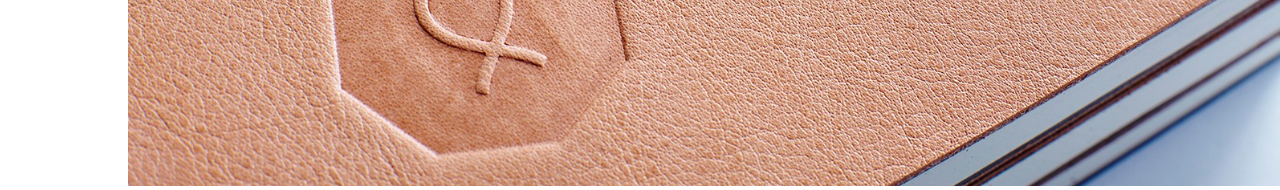
==== commit 9c9b28aa: "a" ====
--- a/index.html
+++ b/index.html
@@ -190,55 +190,54 @@
           <p>Where the endless ocean stops, the never-ending mist begins.</p>
         </div>
       </div>
-      <div class="box-left box"style="background-color:#c5a591;">
+      <div class="box-left box"style="background-color:#b5b6bb">
         <div class="size">
           <a class="info" href="#"></a>
           <img src="image/gun.png" alt="">
         </div>
       </div>
-      <div class="box-right box" style="background-color:#becbb7">
-        <div class="size">
-          <a class="info" href="#"></a>
-          <img src="image/vintage-woman.png" alt="">
-        </div>
-      </div>
-      <div class="full-box box full-box-text">
-        <div class="text-left_box">
-          <h3> <a href="#">Bambi &#38; Hells</a></h3>
-          <p>Bambi and Heels by Norwegian photographer Julie Pike.</p>
-        </div>
-        <div class="text-right_box">
-          <h3> <a href="#">Bambi &#38; Hells</a></h3>
-          <p>Bambi and Heels by Norwegian photographer Julie Pike.</p>
-        </div>
-      </div>
-      <div class="box-left box"style="background-color:#c5a591;">
-        <div class="size">
-          <a class="info" href="#"></a>
-          <img src="image/peluche.png" alt="">
-        </div>
-      </div>
-      <div class="box-right box" style="background-color:#becbb7">
-        <div class="size">
-          <a class="info" href="#"></a>
-          <img src="image/vintage-woman.png" alt="">
-        </div>
-      </div>
-      <div class="full-box box full-box-text">
-        <div class="text-left_box">
-          <h3> <a href="#">Bambi &#38; Hells</a></h3>
-          <p>Bambi and Heels by Norwegian photographer Julie Pike.</p>
-        </div>
-        <div class="text-right_box">
-          <h3> <a href="#">Bambi &#38; Hells</a></h3>
-          <p>Bambi and Heels by Norwegian photographer Julie Pike.</p>
-        </div>
-      </div>
-      <div class="full-box box">
-        <div class="new-graphics">
-          <h1>New<br>
-            PHOTOGRAPHY!</h1>
-          <p>New 2017 items now available in our photographic art category</p>
+      <div class="box-right box" style="background-color:#646873">
+        <div class="size">
+          <a class="info" href="#"></a>
+          <img src="image/car.png" alt="">
+        </div>
+      </div>
+      <div class="full-box box full-box-text">
+        <div class="text-left_box">
+          <h3> <a href="#">Shoot</a></h3>
+          <p>New photography by Andreas Smaaland</p>
+        </div>
+        <div class="text-right_box">
+          <h3> <a href="#">Drive 01</a></h3>
+          <p>Take a drive with us.</p>
+        </div>
+      </div>
+      <div class="box-left box"style="background-color:#9cb5c6">
+        <div class="size">
+          <a class="info" href="#"></a>
+          <img src="image/pool.png" alt="">
+        </div>
+      </div>
+      <div class="box-right box" style="background-color:#c5a591">
+        <div class="size">
+          <a class="info" href="#"></a>
+          <img src="image/bridge.png" alt="">
+        </div>
+      </div>
+      <div class="full-box box full-box-text">
+        <div class="text-left_box">
+          <h3> <a href="#">Swim</a></h3>
+          <p>Beautiful swim in South Africa. Caught through the lens of Danish photographer Kristian Holm</p>
+        </div>
+        <div class="text-right_box">
+          <h3> <a href="#">See more photo art</a></h3>
+          <p>Click here to browse the rest of the photo collection.</p>
+        </div>
+      </div>
+      <div class="full-box box">
+        <div class="new-graphics">
+          <h1>Graphics</h1>
+          <p>Timeless artworks from our favorite graphic designers.</p>
         </div>
       </div>
       <div class="full-box box-seco" style="background-color:#7c9180">
@@ -263,25 +262,22 @@
       </div>
       <div class="full-box box">
         <div class="new-graphics">
-          <h1>Save More<br>
-            Than 60%!!</h1>
-          <p>As the months pass and the seasons change, the 2017 Sunlight Calendar reveals 12 beautiful illustrations, each month’s gradient inspired by the height and intensity of the sun in the sky. The Sunlight Calendar is right now
-            available for only € 20 – get yours today before we run out!</p>
+          <h1>Sale!</h1>
+          <p>We are making room for new designs. Save 33-55% on some great Paper Collective graphics and illustrations.</p>
         </div>
       </div>
       <div class="banner">
-        <img src="image/web_banner1.jpg" alt="">
-      </div>
-      <div class="full-box box">
-        <div class="new-graphics">
-          <h1>Save More<br>
-            Than 60%!!</h1>
-          <p>As the months pass and the seasons change, the 2017 Sunlight Calendar reveals 12 beautiful illustrations, each month’s gradient inspired by the height and intensity of the sun in the sky. The Sunlight Calendar is right now
-            available for only € 20 – get yours today before we run out!</p>
+        <img src="image/Sale.jpg" alt="">
+      </div>
+      <div class="full-box box">
+        <div class="new-graphics">
+          <h1>Notebooks</h1>
+          <p>For your creative sketches and doodles or the important meeting notes, this notebook keeps all of it safe for years. The notebooks are made with 160 blank pages and top aniline leather from Sørensen. All notebooks are numbered and come with a soft black
+            rubber band to keep it all together.</p>
         </div>
       </div>
       <div class="banner">
-        <img src="image/web_banner1.jpg" alt="">
+        <img src="image/natural-web.jpg" alt="">
       </div>
     </div>
   </body>
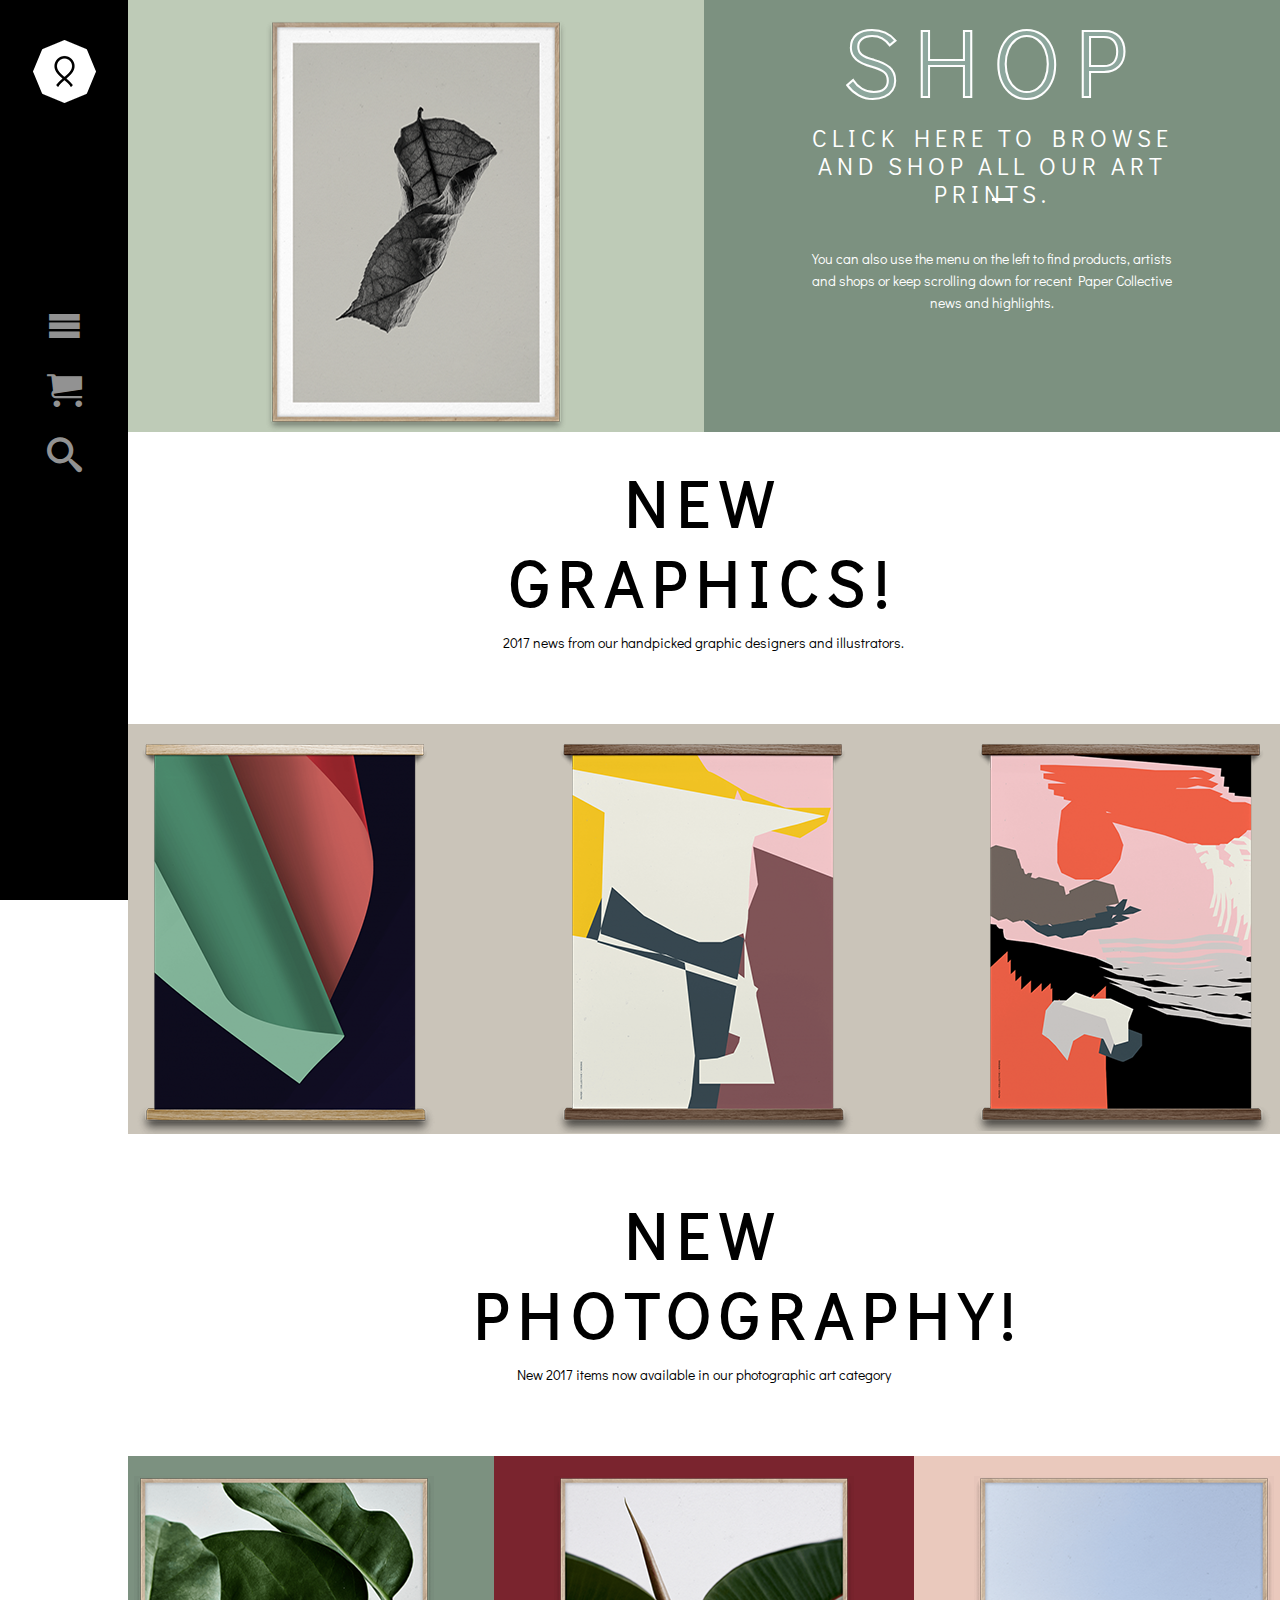
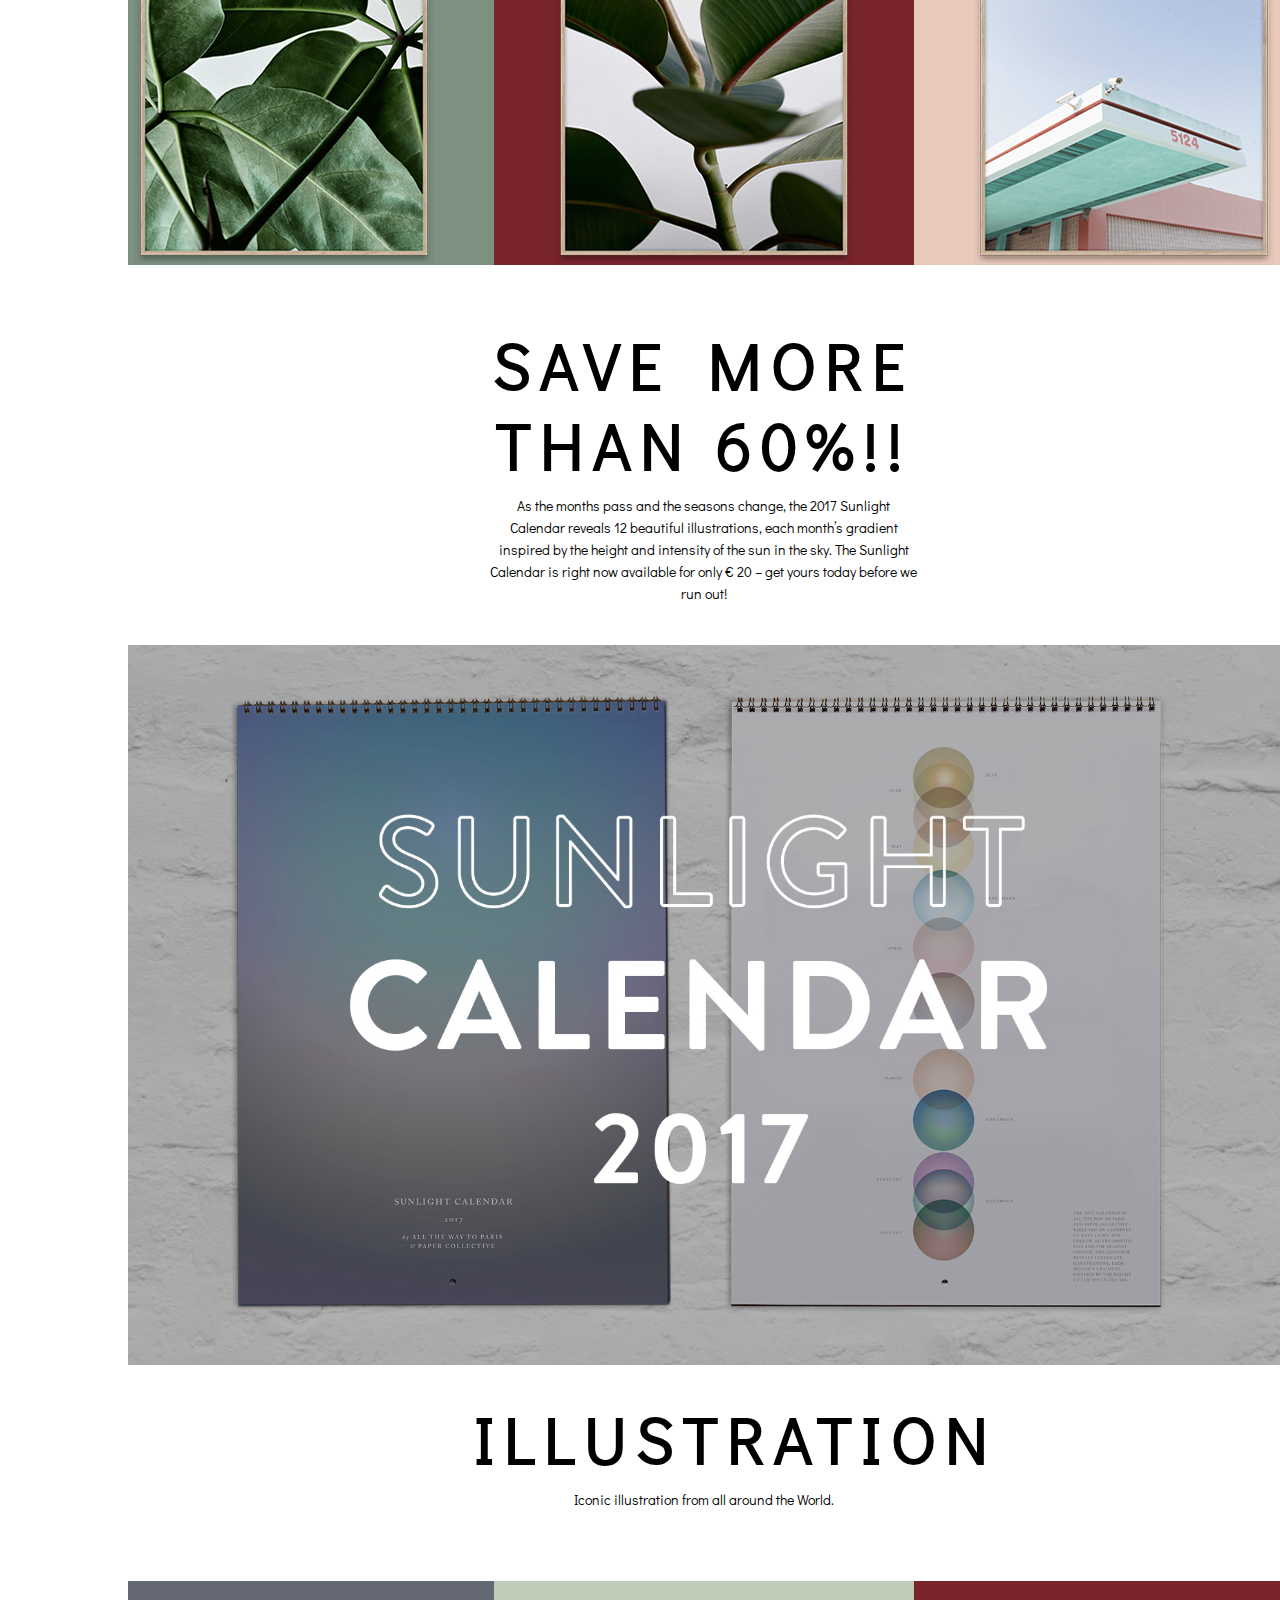
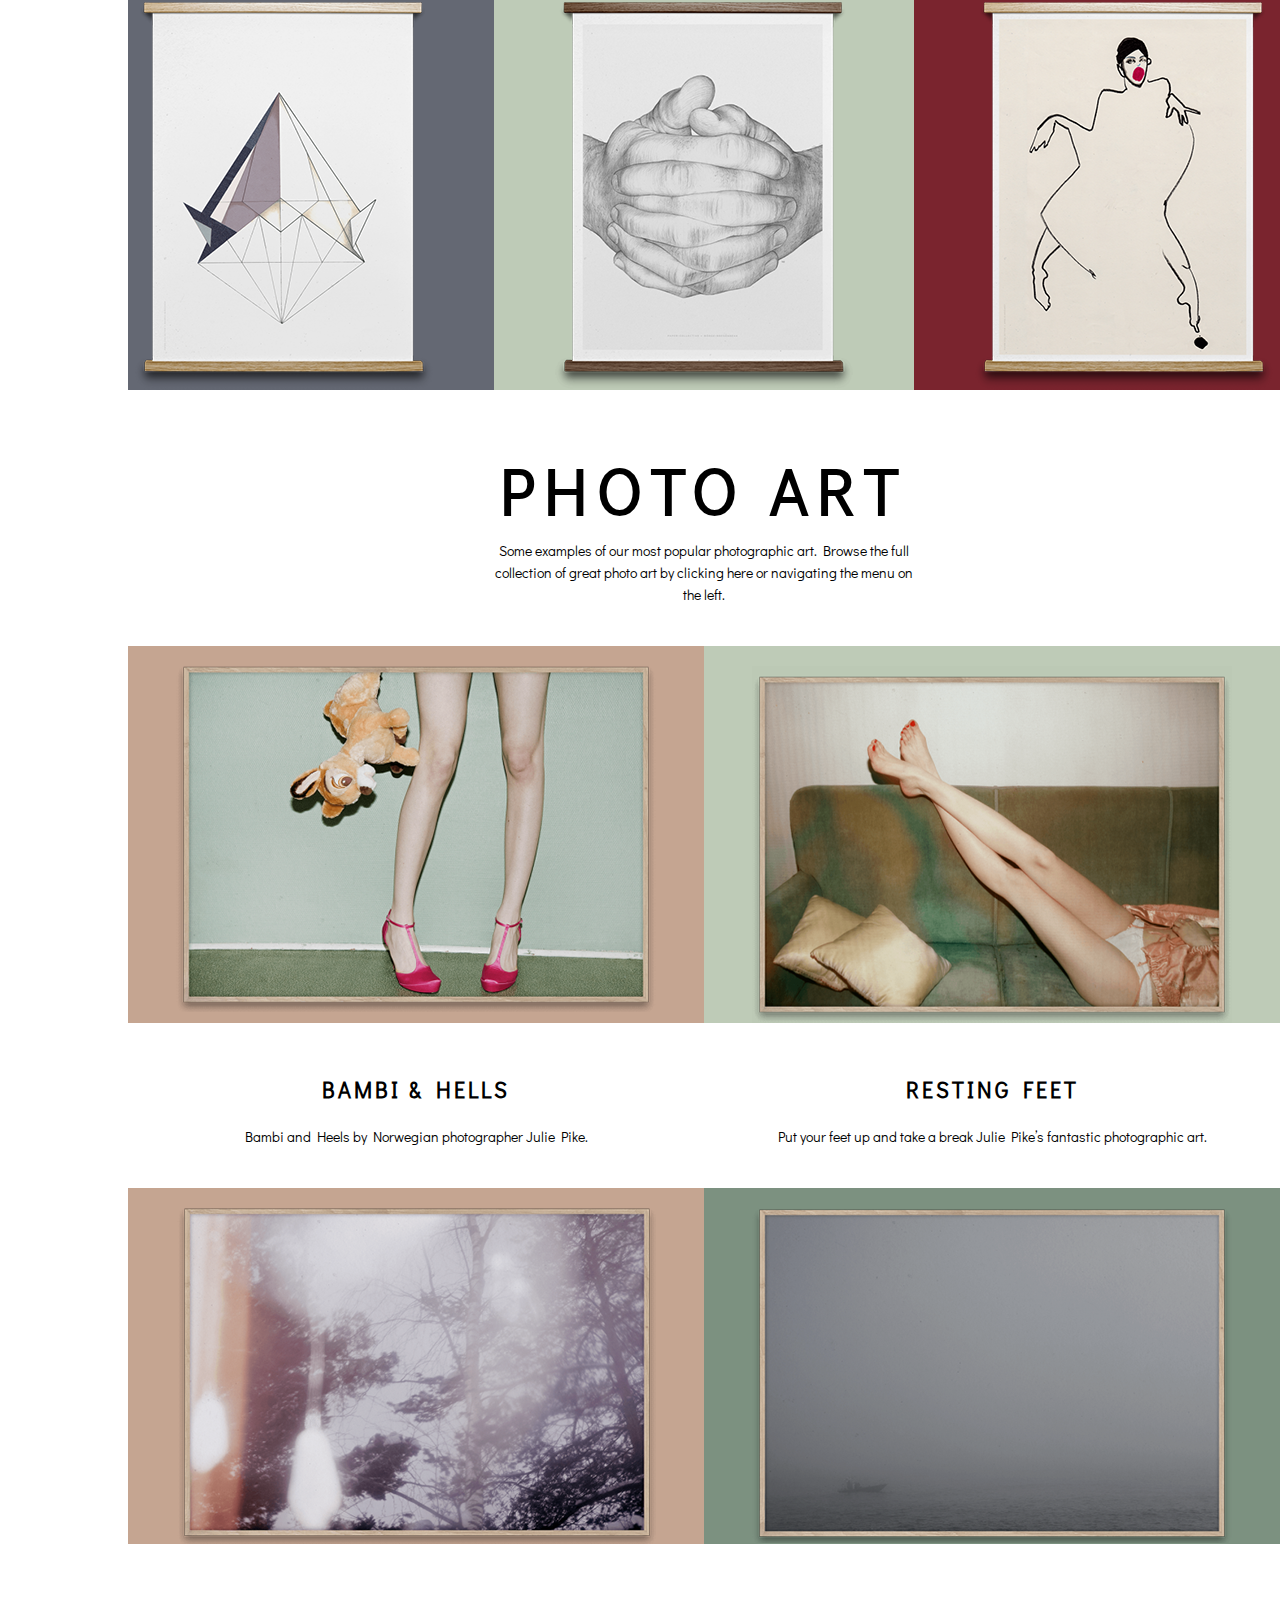
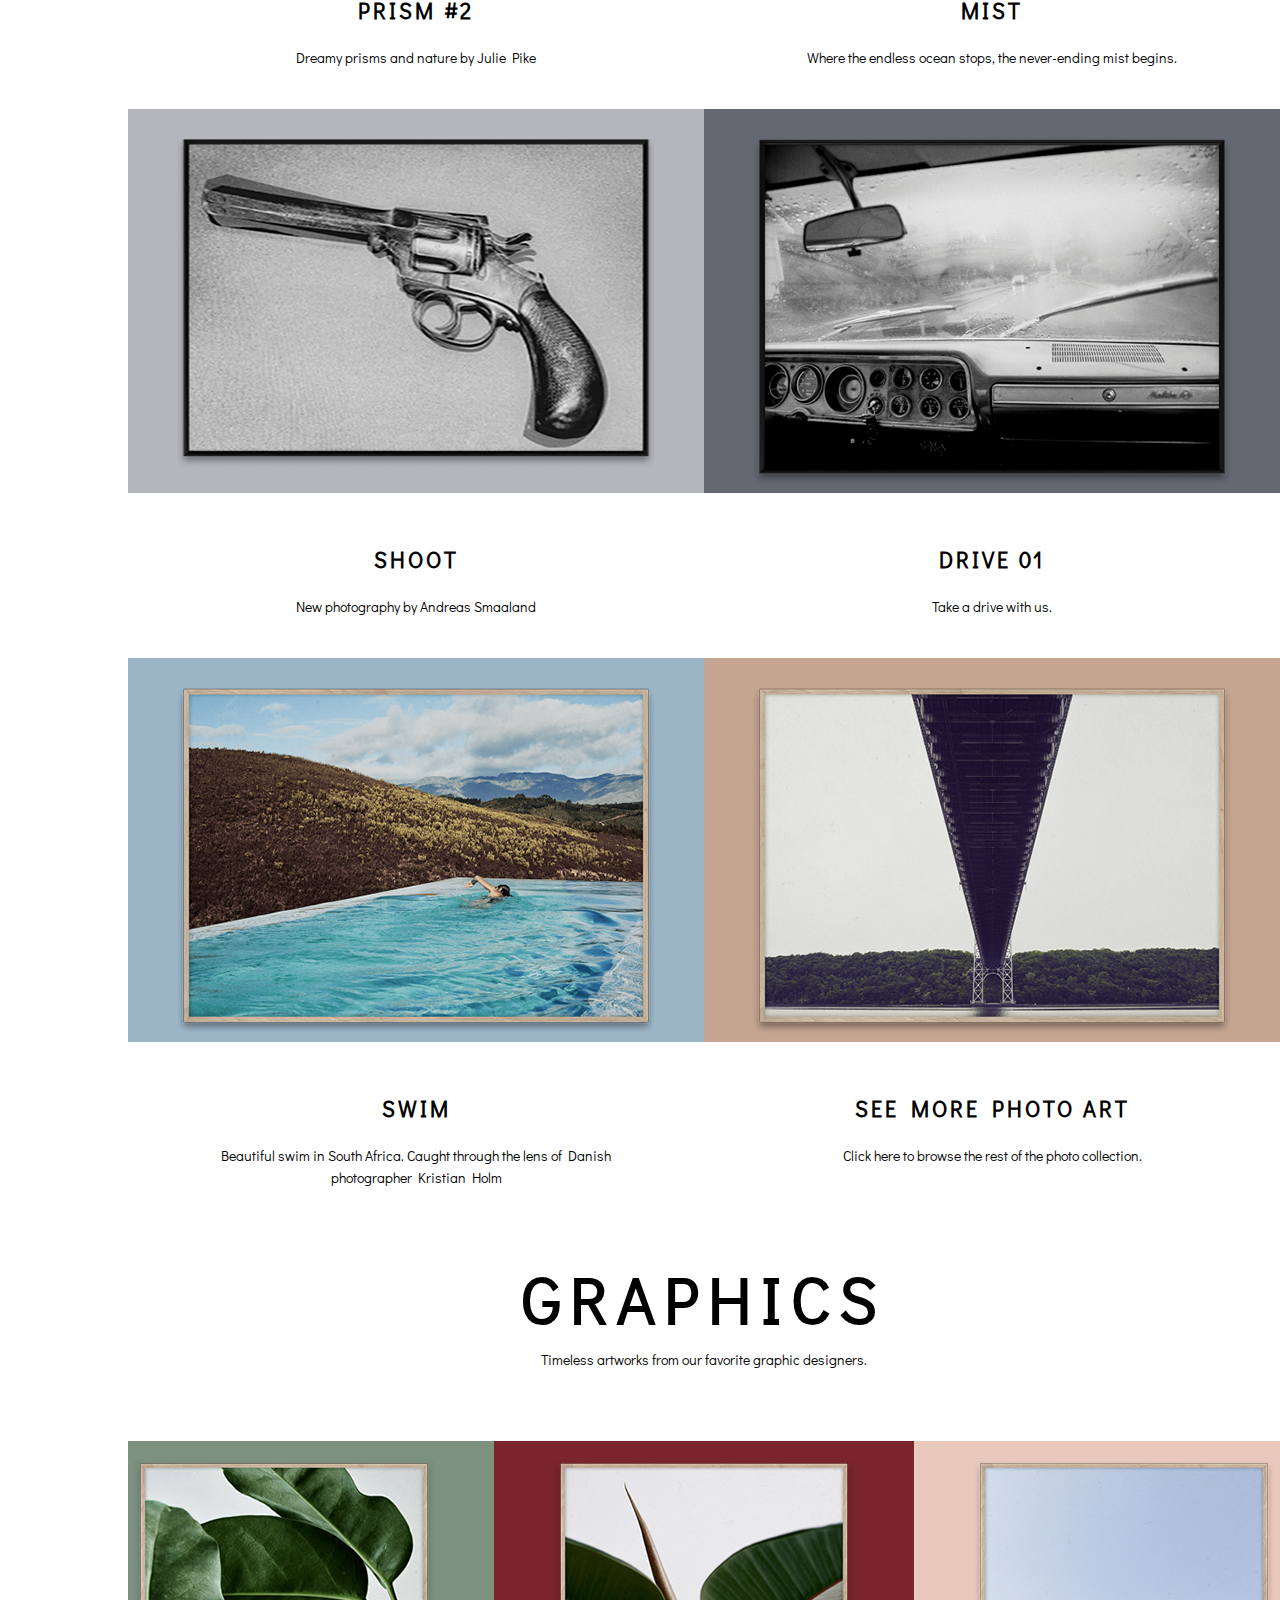
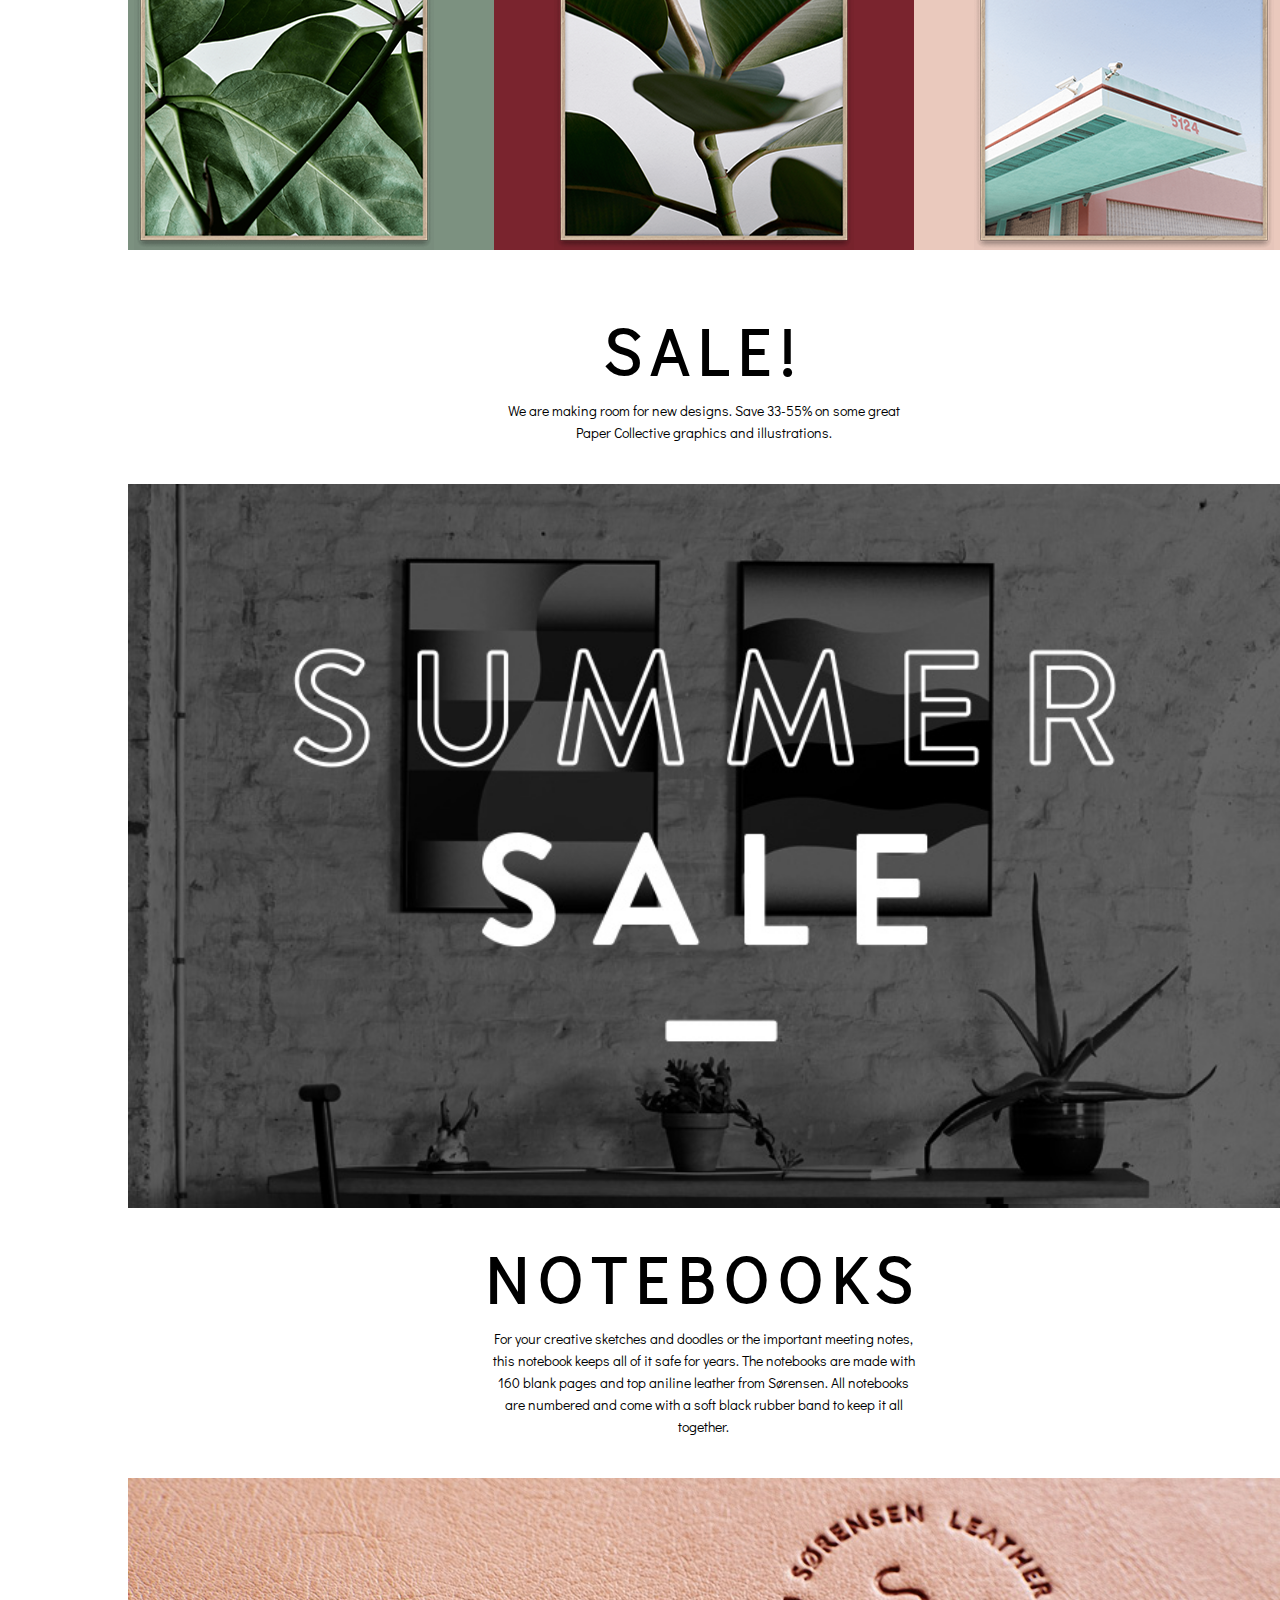
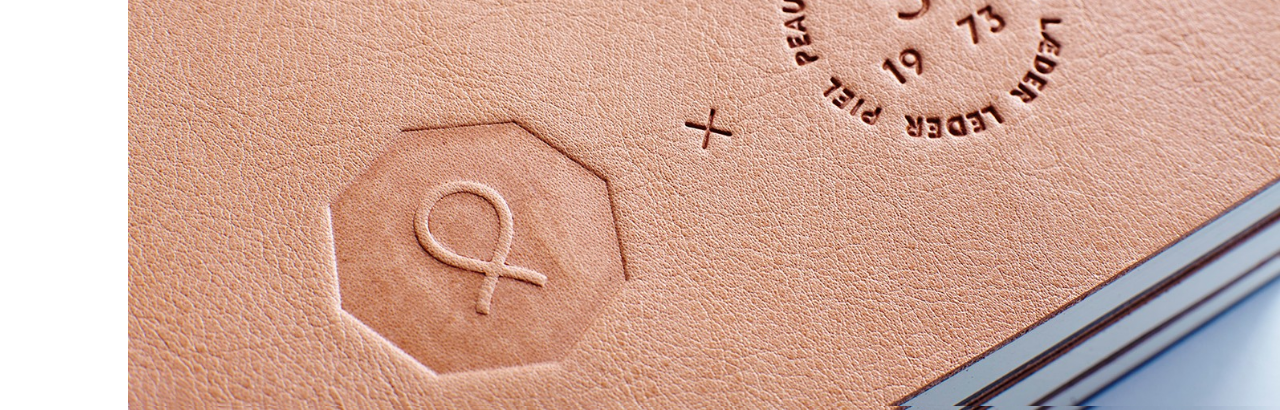
==== commit 51a6b1bd: "j" ====
--- a/index.html
+++ b/index.html
@@ -266,7 +266,7 @@
           <p>We are making room for new designs. Save 33-55% on some great Paper Collective graphics and illustrations.</p>
         </div>
       </div>
-      <div class="banner">
+      <div class="banner banner-sale">
         <img src="image/Sale.jpg" alt="">
       </div>
       <div class="full-box box">
@@ -276,7 +276,7 @@
             rubber band to keep it all together.</p>
         </div>
       </div>
-      <div class="banner">
+      <div class="banner banner-web">
         <img src="image/natural-web.jpg" alt="">
       </div>
     </div>
--- a/css/style.css
+++ b/css/style.css
@@ -172,3 +172,12 @@
 .text-right_box{
 float: right;
 }
+.banner-sale,
+.banner-web{
+width: 100%;
+background-image: url('../image/Sale.jpg');
+background-size: cover;
+}
+.banner-web{
+background-image: url('../image/natural-web.jpg');
+}
--- a/icon/style.css
+++ b/icon/style.css
@@ -0,0 +1,50 @@
+@font-face {
+  font-family: 'icomoon';
+  src:  url('fonts/icomoon.eot?sju72k');
+  src:  url('fonts/icomoon.eot?sju72k#iefix') format('embedded-opentype'),
+    url('fonts/icomoon.ttf?sju72k') format('truetype'),
+    url('fonts/icomoon.woff?sju72k') format('woff'),
+    url('fonts/icomoon.svg?sju72k#icomoon') format('svg');
+  font-weight: normal;
+  font-style: normal;
+}
+
+[class^="icon-"], [class*=" icon-"] {
+  /* use !important to prevent issues with browser extensions that change fonts */
+  font-family: 'icomoon' !important;
+  speak: none;
+  font-style: normal;
+  font-weight: normal;
+  font-variant: normal;
+  text-transform: none;
+  line-height: 1;
+
+  /* Better Font Rendering =========== */
+  -webkit-font-smoothing: antialiased;
+  -moz-osx-font-smoothing: grayscale;
+}
+
+.icon-cart:before {
+  content: "\e93a";
+}
+.icon-search:before {
+  content: "\e986";
+}
+.icon-menu:before {
+  content: "\e9bd";
+}
+.icon-google-plus:before {
+  content: "\ea8b";
+}
+.icon-facebook:before {
+  content: "\ea90";
+}
+.icon-instagram:before {
+  content: "\ea92";
+}
+.icon-twitter:before {
+  content: "\ea96";
+}
+.icon-pinterest:before {
+  content: "\ead1";
+}
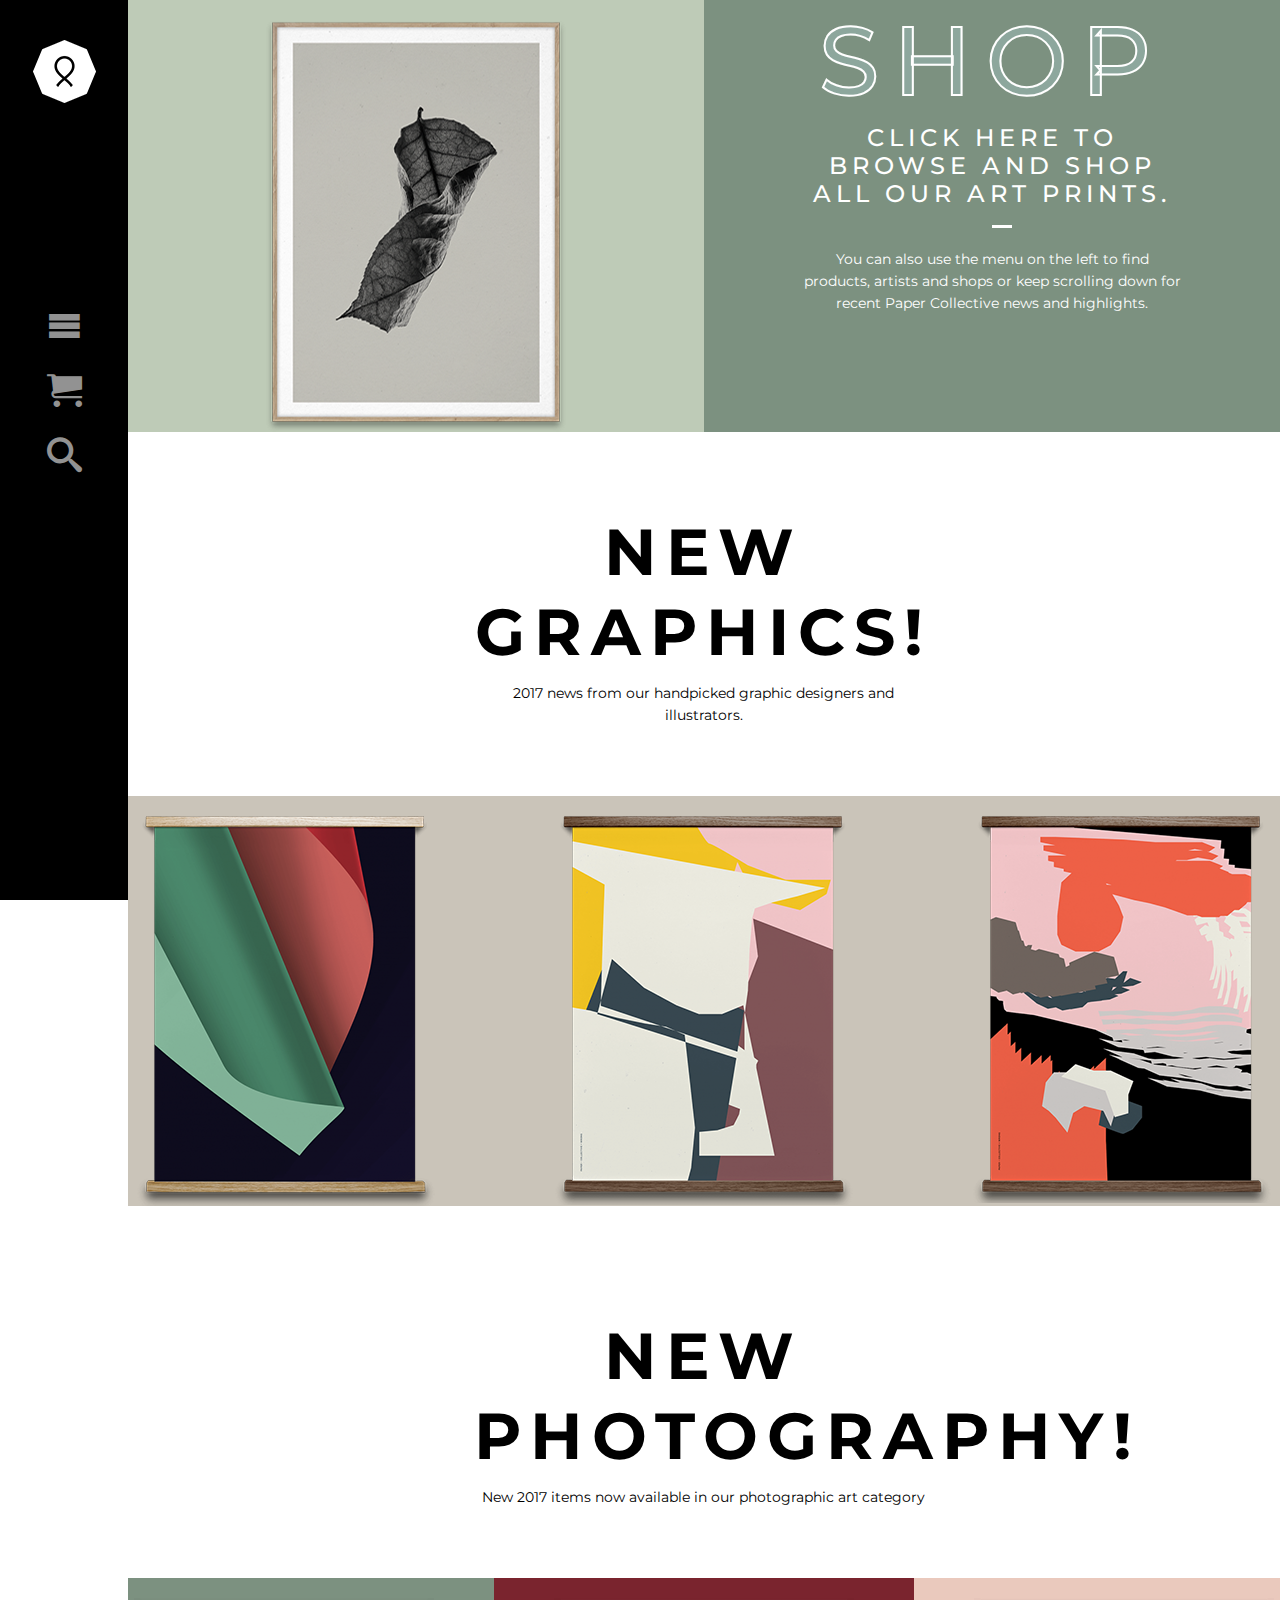
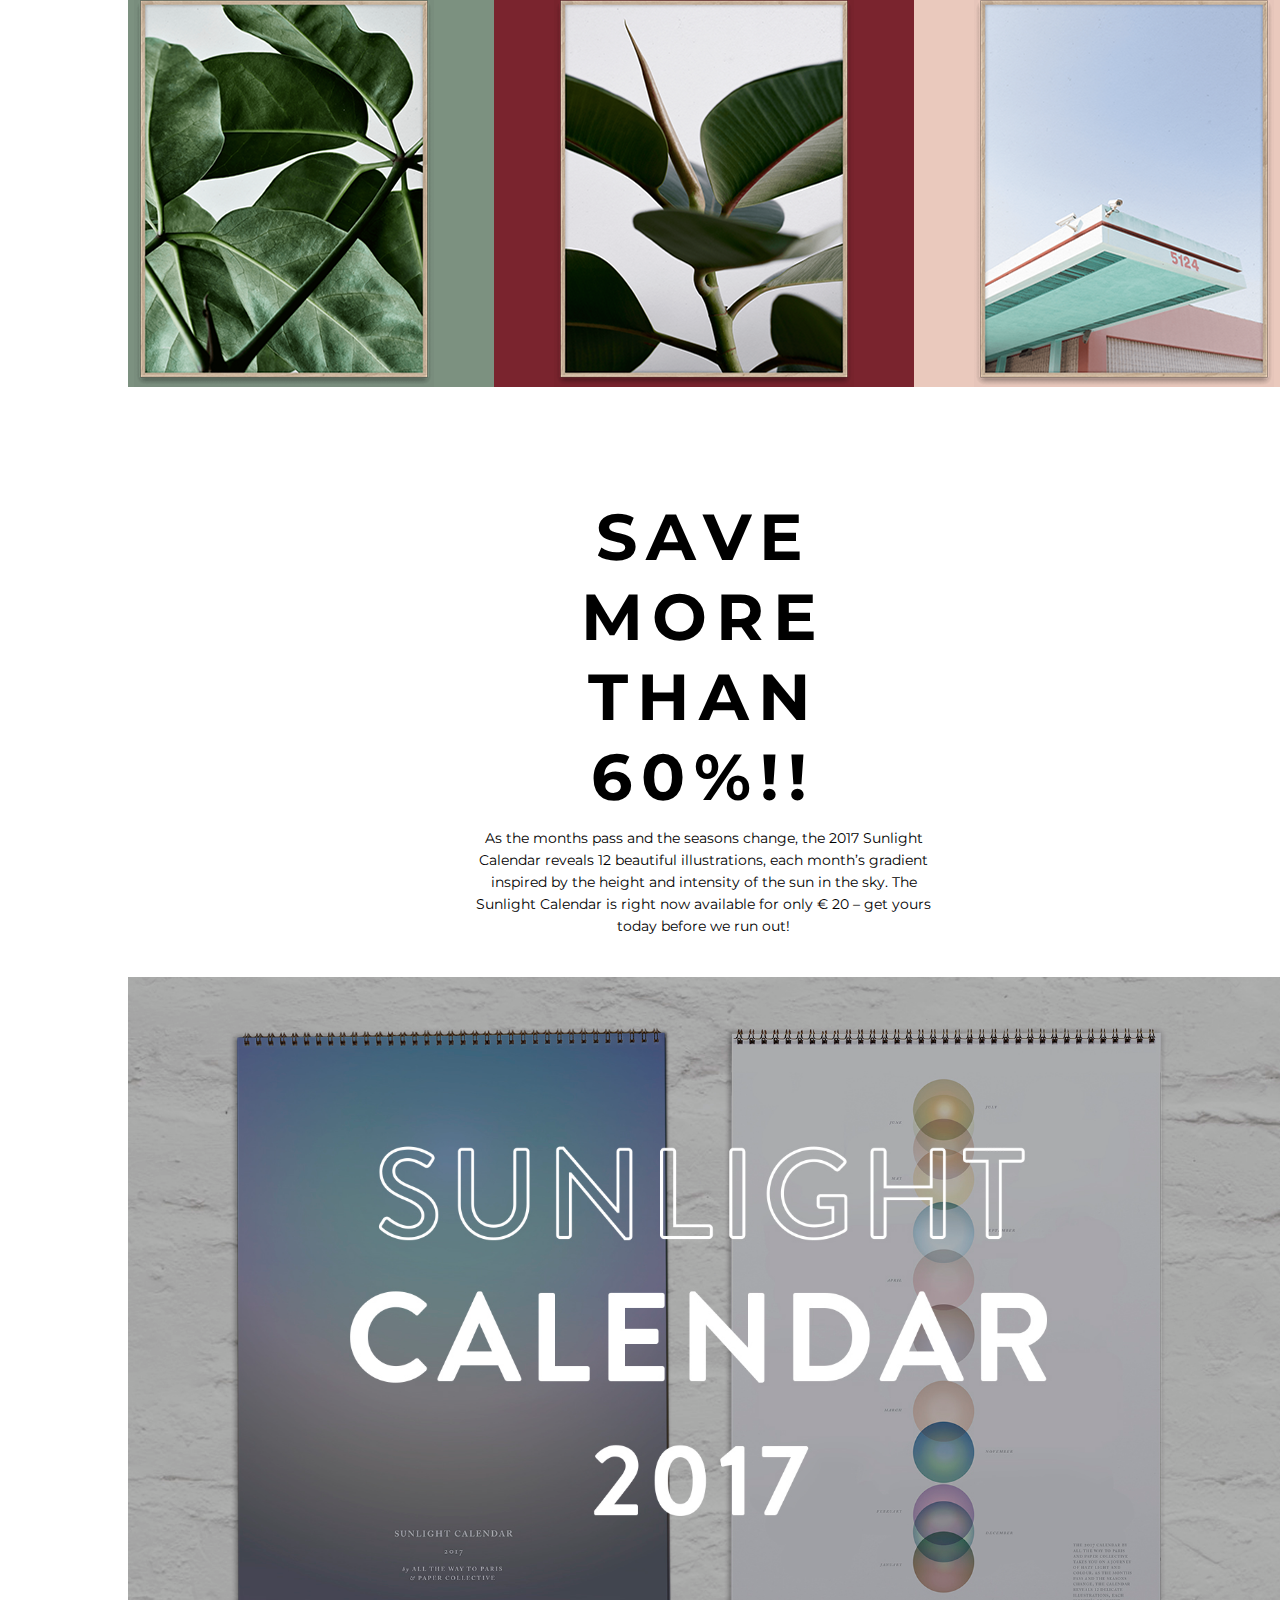
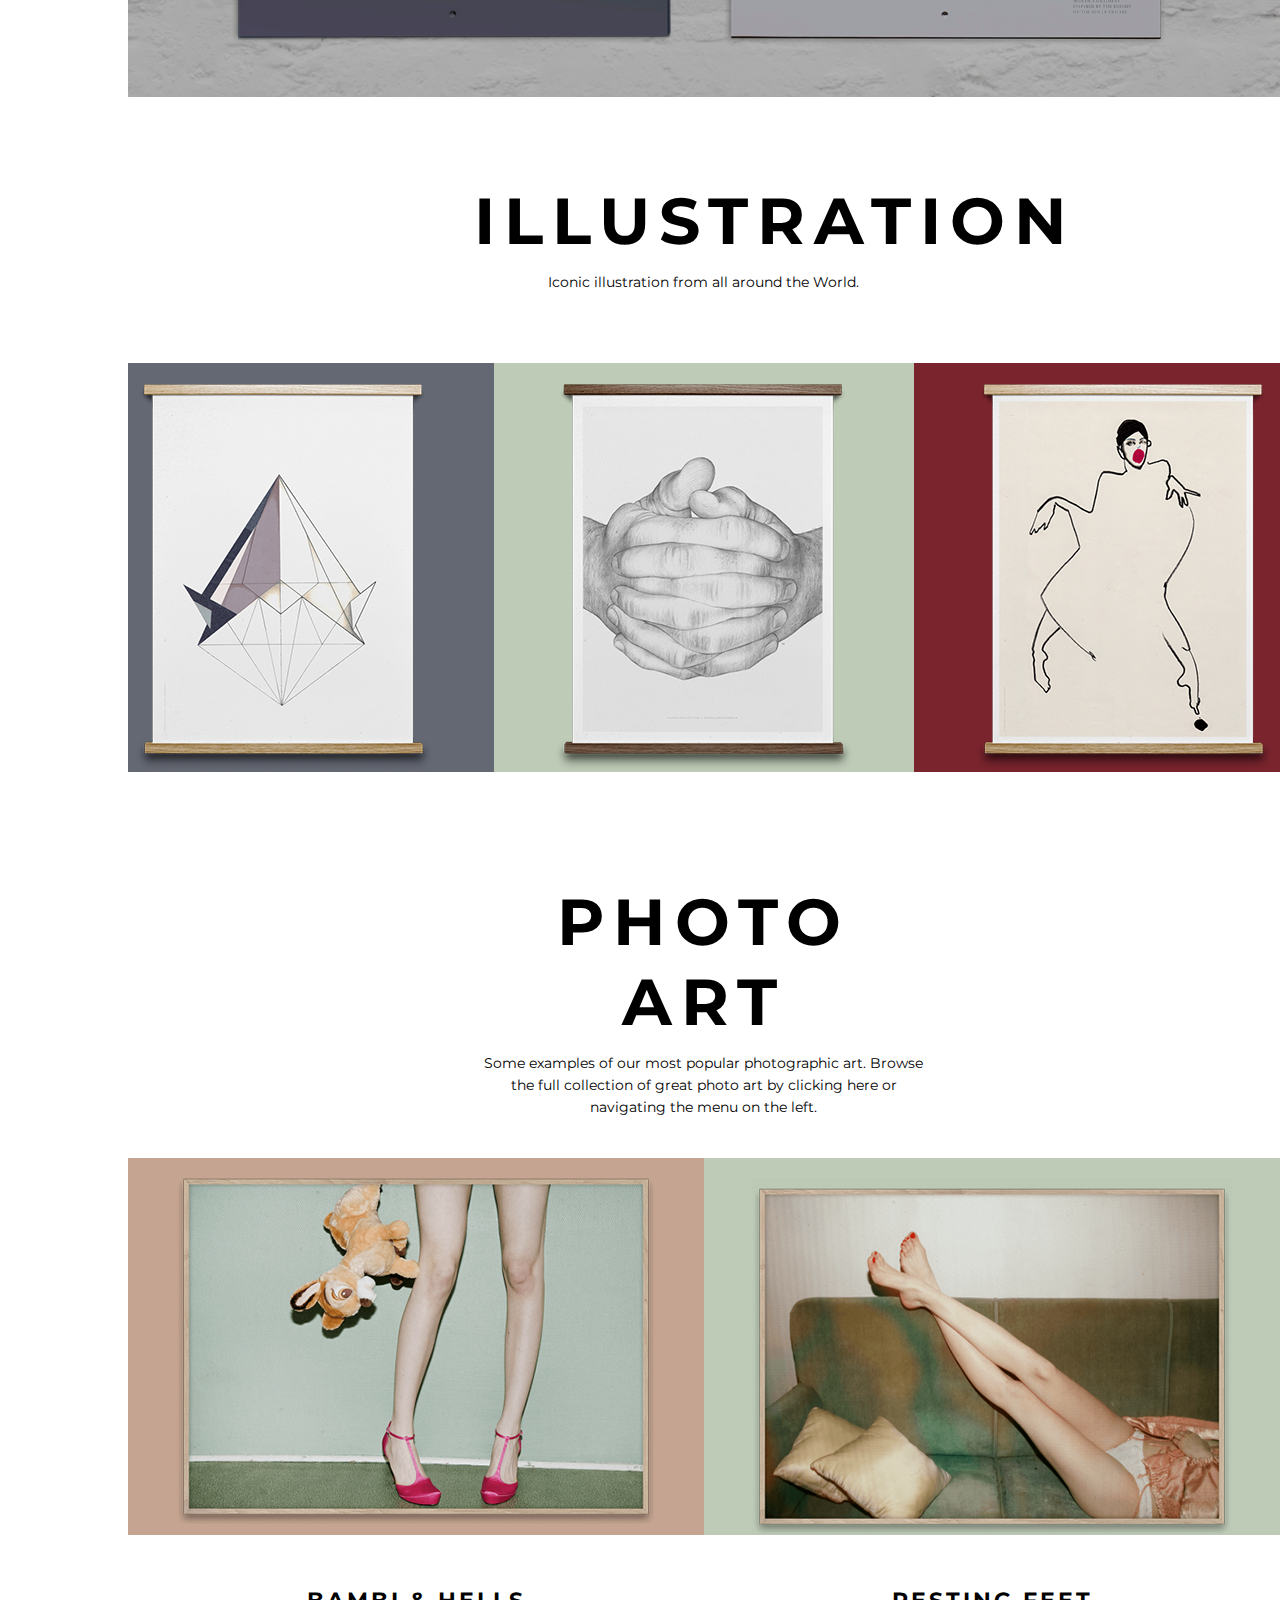
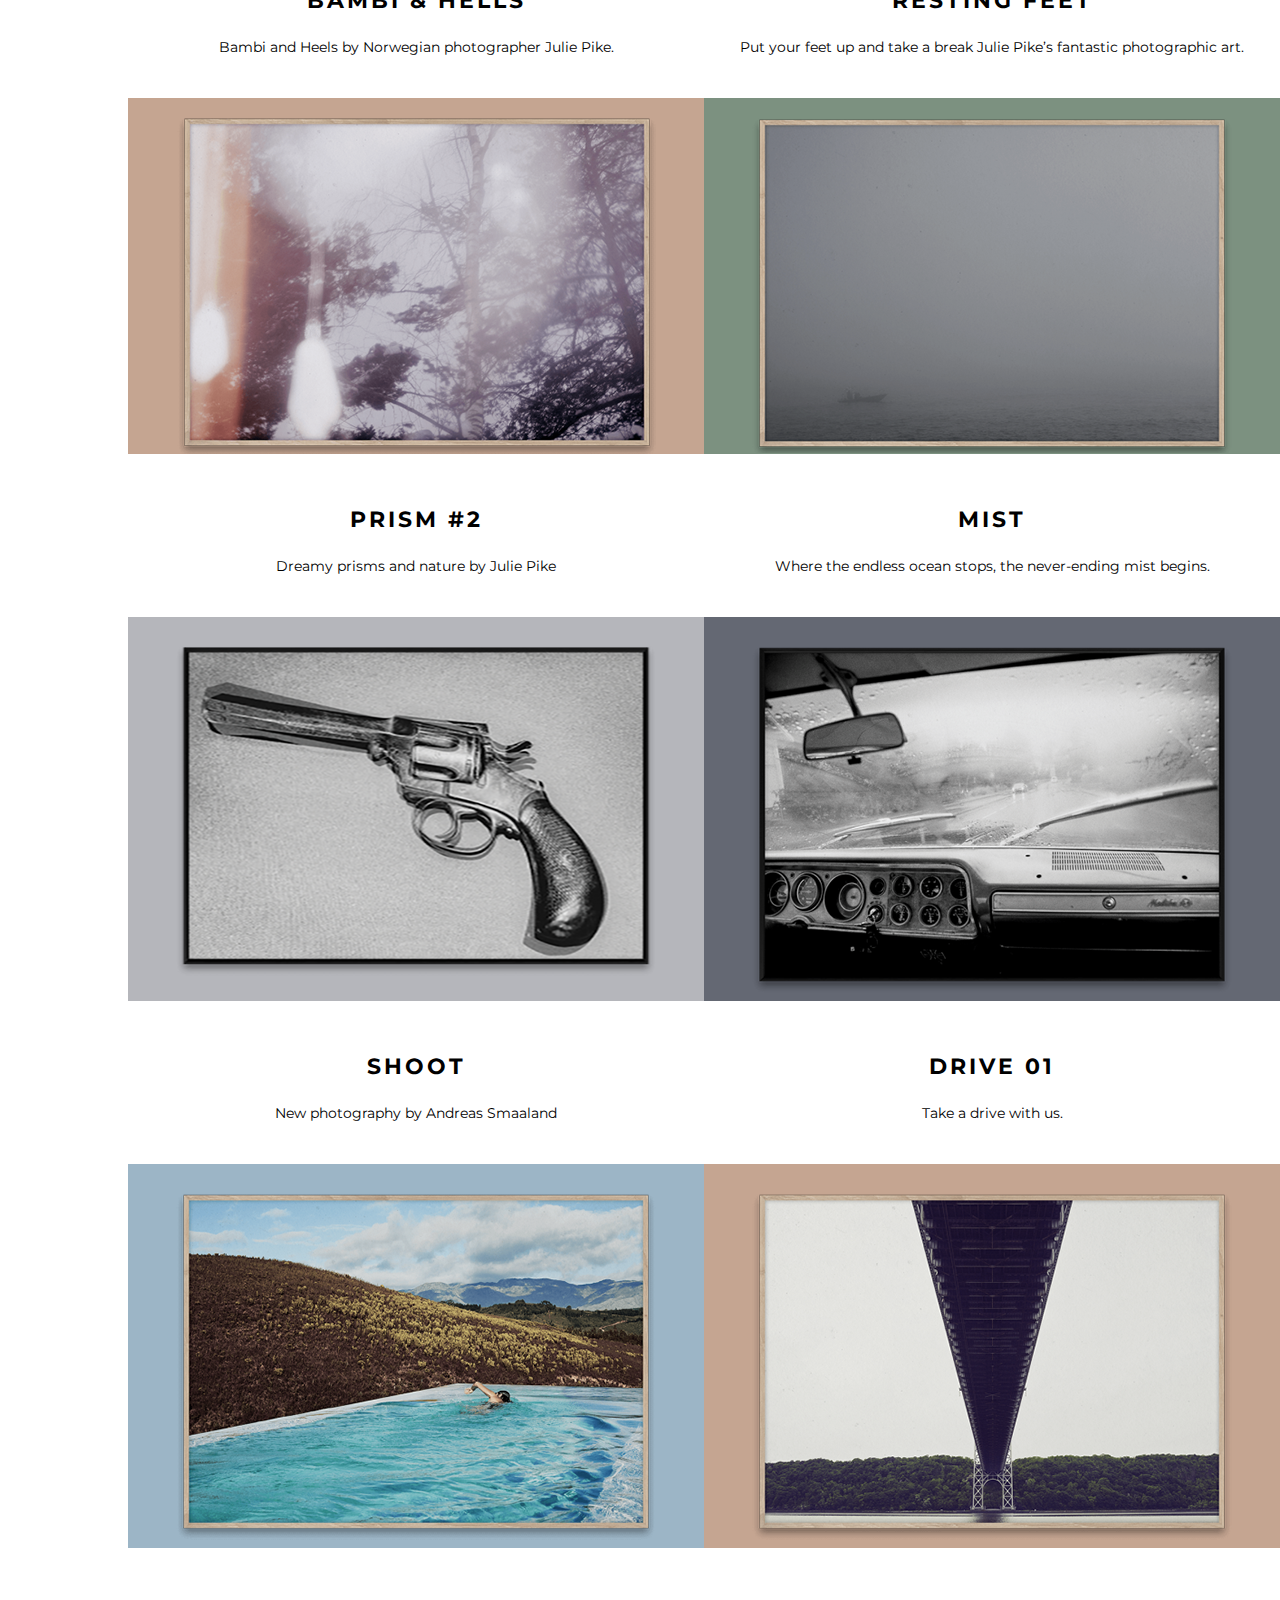
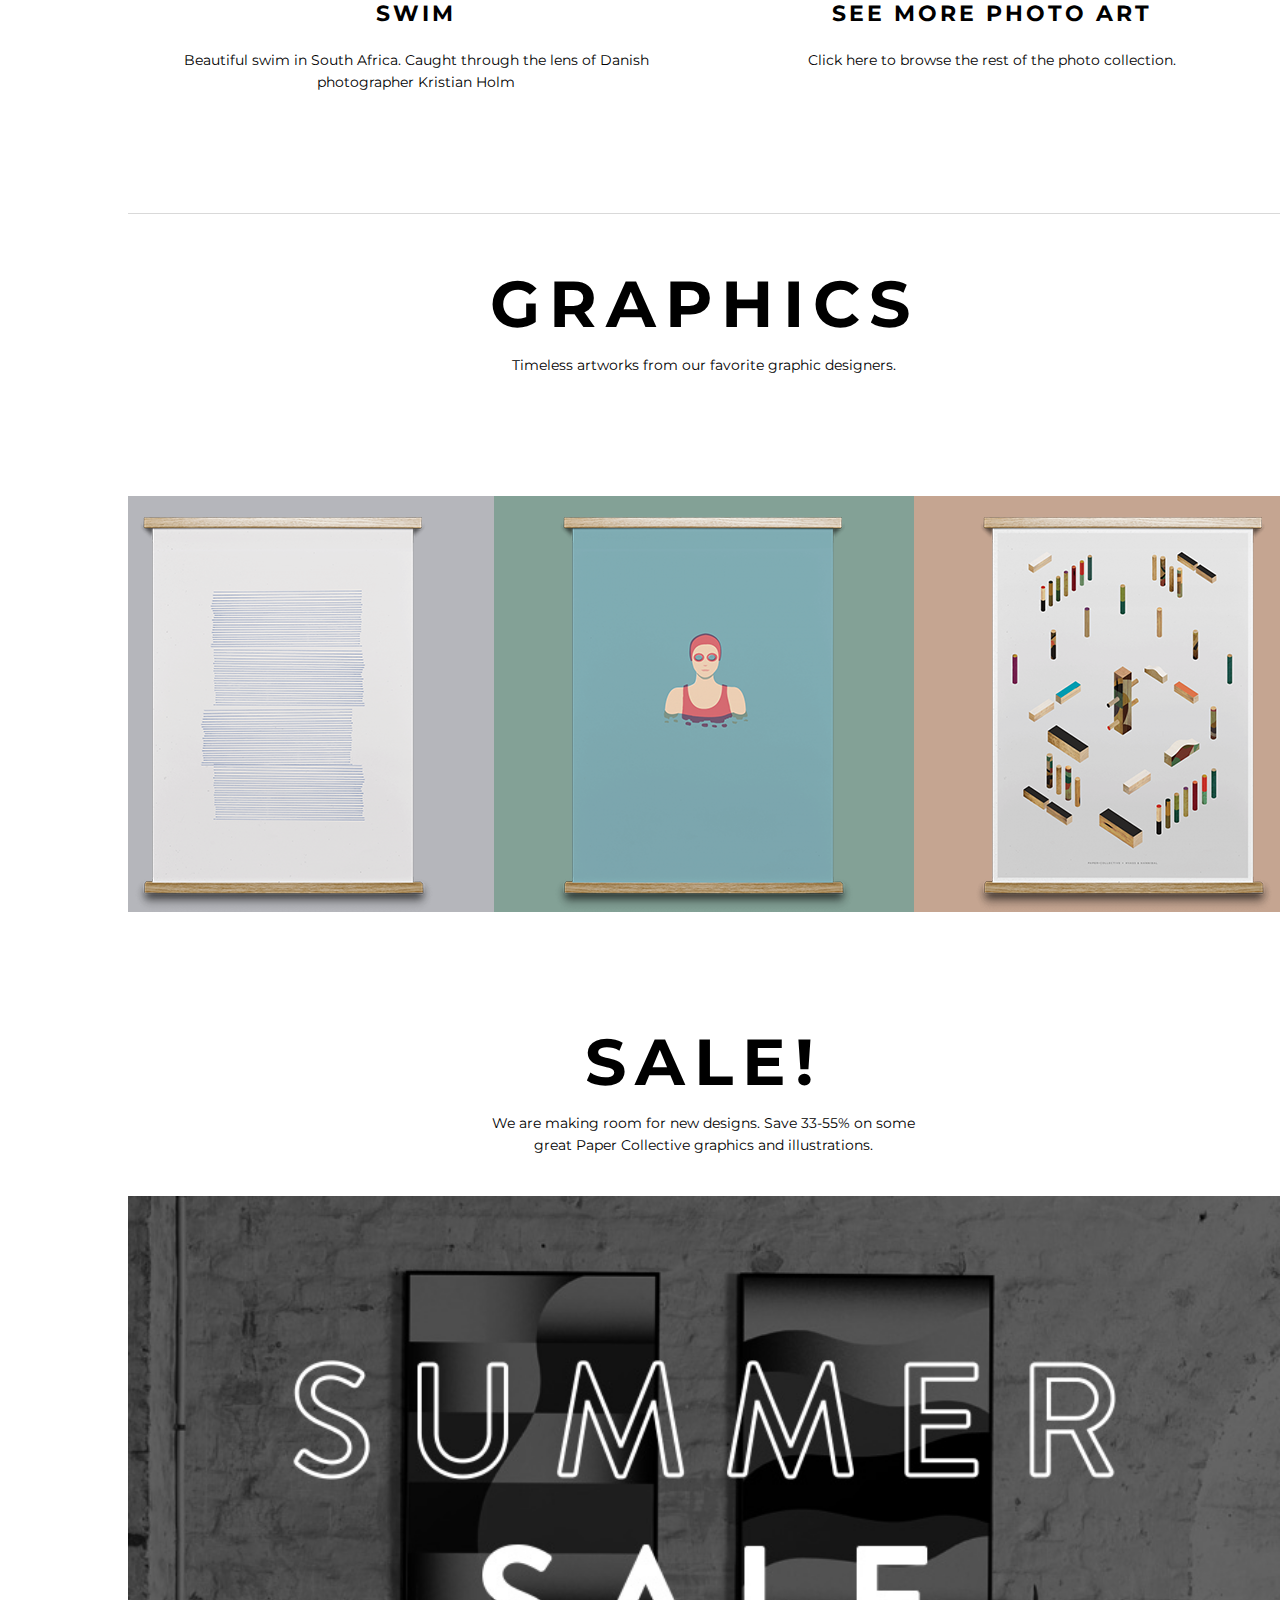
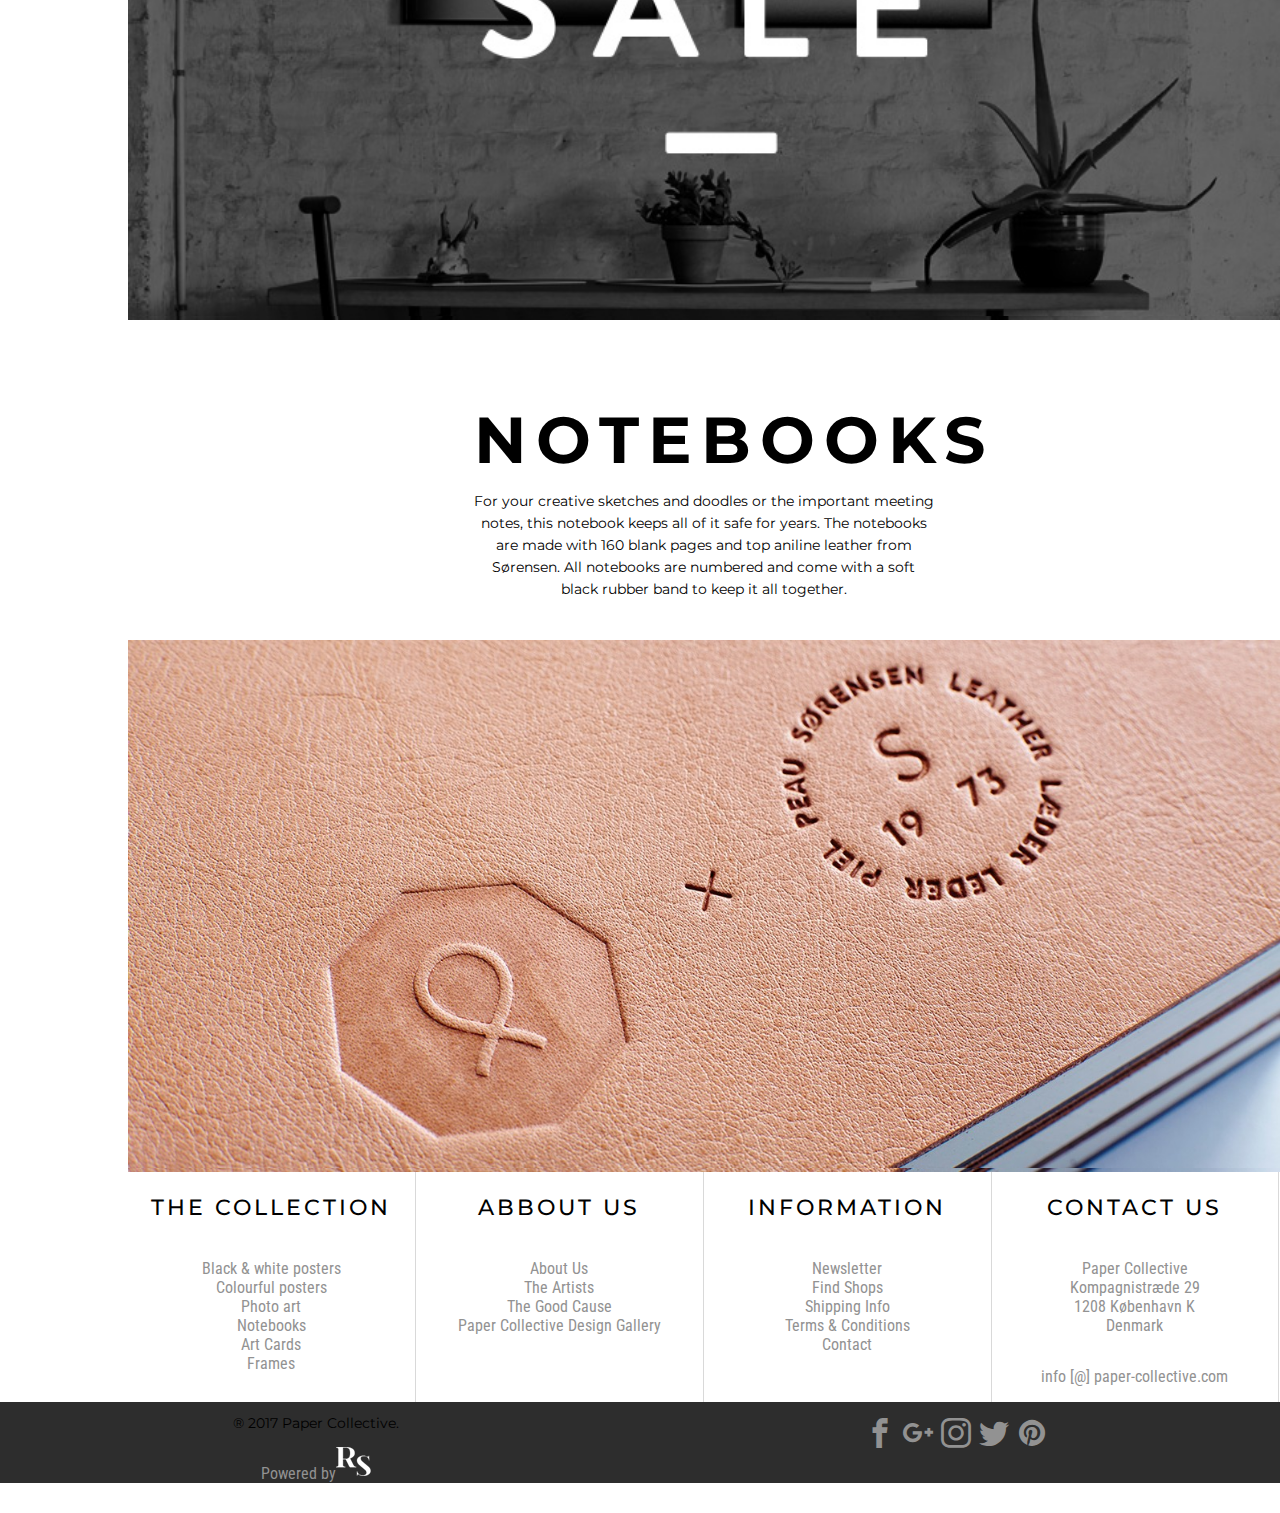
==== commit 7bc76e9b: "completando il footer" ====
--- a/index.html
+++ b/index.html
@@ -7,8 +7,7 @@
     <link rel="stylesheet" href="css/style.css">
     <link rel="stylesheet" href="icon/style.css">
     <link href="https://fonts.googleapis.com/css?family=Roboto+Condensed:400,700" rel="stylesheet">
-    <link href="https://fonts.googleapis.com/css?family=Didact+Gothic" rel="stylesheet">
-  </head>
+    <link href="https://fonts.googleapis.com/css?family=Montserrat:400,700" rel="stylesheet">
   <body>
     <div class="wrapper-header">
       <div class="logo">
@@ -235,28 +234,28 @@
         </div>
       </div>
       <div class="full-box box">
-        <div class="new-graphics">
+        <div class="new-graphics graphics">
           <h1>Graphics</h1>
           <p>Timeless artworks from our favorite graphic designers.</p>
         </div>
       </div>
-      <div class="full-box box-seco" style="background-color:#7c9180">
-        <div class="box-tree box">
-          <div class="size">
-            <a class="info" href="#"></a>
-            <img src="image/green-home.png" alt="">
-          </div>
-        </div>
-        <div class="box-tree box" style="background-color: #7a242e">
-          <div class="size">
-            <a class="info" href="#"></a>
-            <img src="image/green-house.png" alt="">
-          </div>
-        </div>
-        <div class="box-tree box "style="background-color: #eac9bd;">
-          <div class="size">
-            <a class="info" href="#"></a>
-            <img src="image/losangel.png" alt="">
+      <div class="full-box box-seco" style="background-color:#b5b6bb">
+        <div class="box-tree box">
+          <div class="size">
+            <a class="info" href="#"></a>
+            <img src="image/line.png" alt="">
+          </div>
+        </div>
+        <div class="box-tree box" style="background-color:#83a196">
+          <div class="size">
+            <a class="info" href="#"></a>
+            <img src="image/swimmer.png" alt="">
+          </div>
+        </div>
+        <div class="box-tree box "style="background-color:#c5a591">
+          <div class="size">
+            <a class="info" href="#"></a>
+            <img src="image/abstract.png" alt="">
           </div>
         </div>
       </div>
@@ -279,6 +278,64 @@
       <div class="banner banner-web">
         <img src="image/natural-web.jpg" alt="">
       </div>
+      <div class="box-footer">
+        <h3>The Collection</h3>
+          <ul>
+            <li><a href="#">Black &#38; white posters</a></li>
+            <li><a href="#">Colourful posters</a></li>
+            <li><a href="#">Photo art</a></li>
+            <li><a href="#">Notebooks</a></li>
+            <li><a href="#">Art Cards</a></li>
+            <li><a href="#">Frames</a></li>
+          </ul>
+      </div>
+      <div class="box-footer">
+        <h3>ABbout us</h3>
+          <ul>
+            <li><a href="#">About Us</a></li>
+            <li><a href="#">The Artists</a></li>
+            <li><a href="#">The Good Cause</a></li>
+            <li><a href="#">Paper Collective Design Gallery</a></li>
+          </ul>
+      </div>
+      <div class="box-footer">
+        <h3>Information</h3>
+          <ul>
+            <li><a href="#">Newsletter</a></li>
+            <li><a href="#">Find Shops</a></li>
+            <li><a href="#">Shipping Info</a></li>
+            <li><a href="#">Terms &#38; Conditions</a></li>
+            <li><a href="#">Contact</a></li>
+          </ul>
+      </div>
+      <div class="box-footer">
+        <h3>Contact us</h3>
+          <ul>
+            <li><a href="#">Paper Collective </a></li>
+            <li><a href="#">Kompagnistræde 29</a></li>
+            <li><a href="#">1208 København K</a></li>
+            <li><a href="#">Denmark</a></li>
+          </ul>
+          <ul>
+            <li><a href="#">info [@] paper-collective.com</a></li>
+          </ul>
+        </div>
+      </div>
+      <div class="full-box box footer">
+        <div class="footer-text">
+          <p>® 2017 Paper Collective.</p>
+          <a href="#"> Powered by<img src="image/rs-logo.png" alt=""></a>
+        </div>
+        <div class="icon-footer">
+          <ul>
+            <li><a class="icon-facebook"href="#"></a></li>
+            <li><a class="icon-google-plus"href="#"></a></li>
+            <li><a class="icon-instagram"href="#"></a></li>
+            <li><a class="icon-twitter"href="#"></a></li>
+            <li><a class="icon-pinterest"href="#"></a></li>
+          </ul>
+        </div>
+      </div>
     </div>
   </body>
 </html>
--- a/css/style.css
+++ b/css/style.css
@@ -80,7 +80,7 @@
   content: "";
   position: absolute;
   left: 50%;
-  top: 70px;
+  top: 97px;
   width: 20px;
   height: 3px;
   background: #fff;
@@ -99,23 +99,31 @@
 .new-graphics{
 width: 40%;
 }
+.graphics{
+margin: 50px 0;
+width: 100%;
+border-top: 1px solid #d9d9d9;
+}
 /********typo*************/
 h1{
 max-width: 600px;
+font-weight: 700;
 font-size: 65px;
 line-height: 80px;
 margin: 0 auto;
+margin-top: 50px;
 text-transform: uppercase;
 letter-spacing: 9px;
 color: black;
-font-family: 'Didact Gothic', sans-serif;
+font-family: 'Montserrat', sans-serif;
 }
 h3{
 font-size: 22px;
+font-weight: 700;
 margin: 10 0 11px;
 text-transform: uppercase;
 letter-spacing: 3px;
-font-family: 'Didact Gothic', sans-serif;
+font-family: 'Montserrat', sans-serif;
 }
 
 a{
@@ -126,8 +134,8 @@
 font-size: 14px;
 color: black;
 line-height: 22px;
-font-family: 'Didact Gothic', sans-serif;
-max-width: 430px;
+font-family: 'Montserrat', sans-serif;
+max-width: 560px;
 margin: 10px auto;
 }
 ul{
@@ -181,3 +189,26 @@
 .banner-web{
 background-image: url('../image/natural-web.jpg');
 }
+/*************footer*************/
+.box-footer{
+width: 24.9%;
+display: flex;
+flex-direction: column;
+border-right: 1px solid #d9d9d9;
+}
+  .box-footer h3{
+  color: black;
+  font-weight: 500;
+  }
+
+.footer{
+color: white;
+background-color: #2d2d2d;
+display: flex;
+justify-content: space-around;
+}
+  .icon-footer li{
+  display: inline-block;
+  color: white;
+  font-size: 30px;
+  }
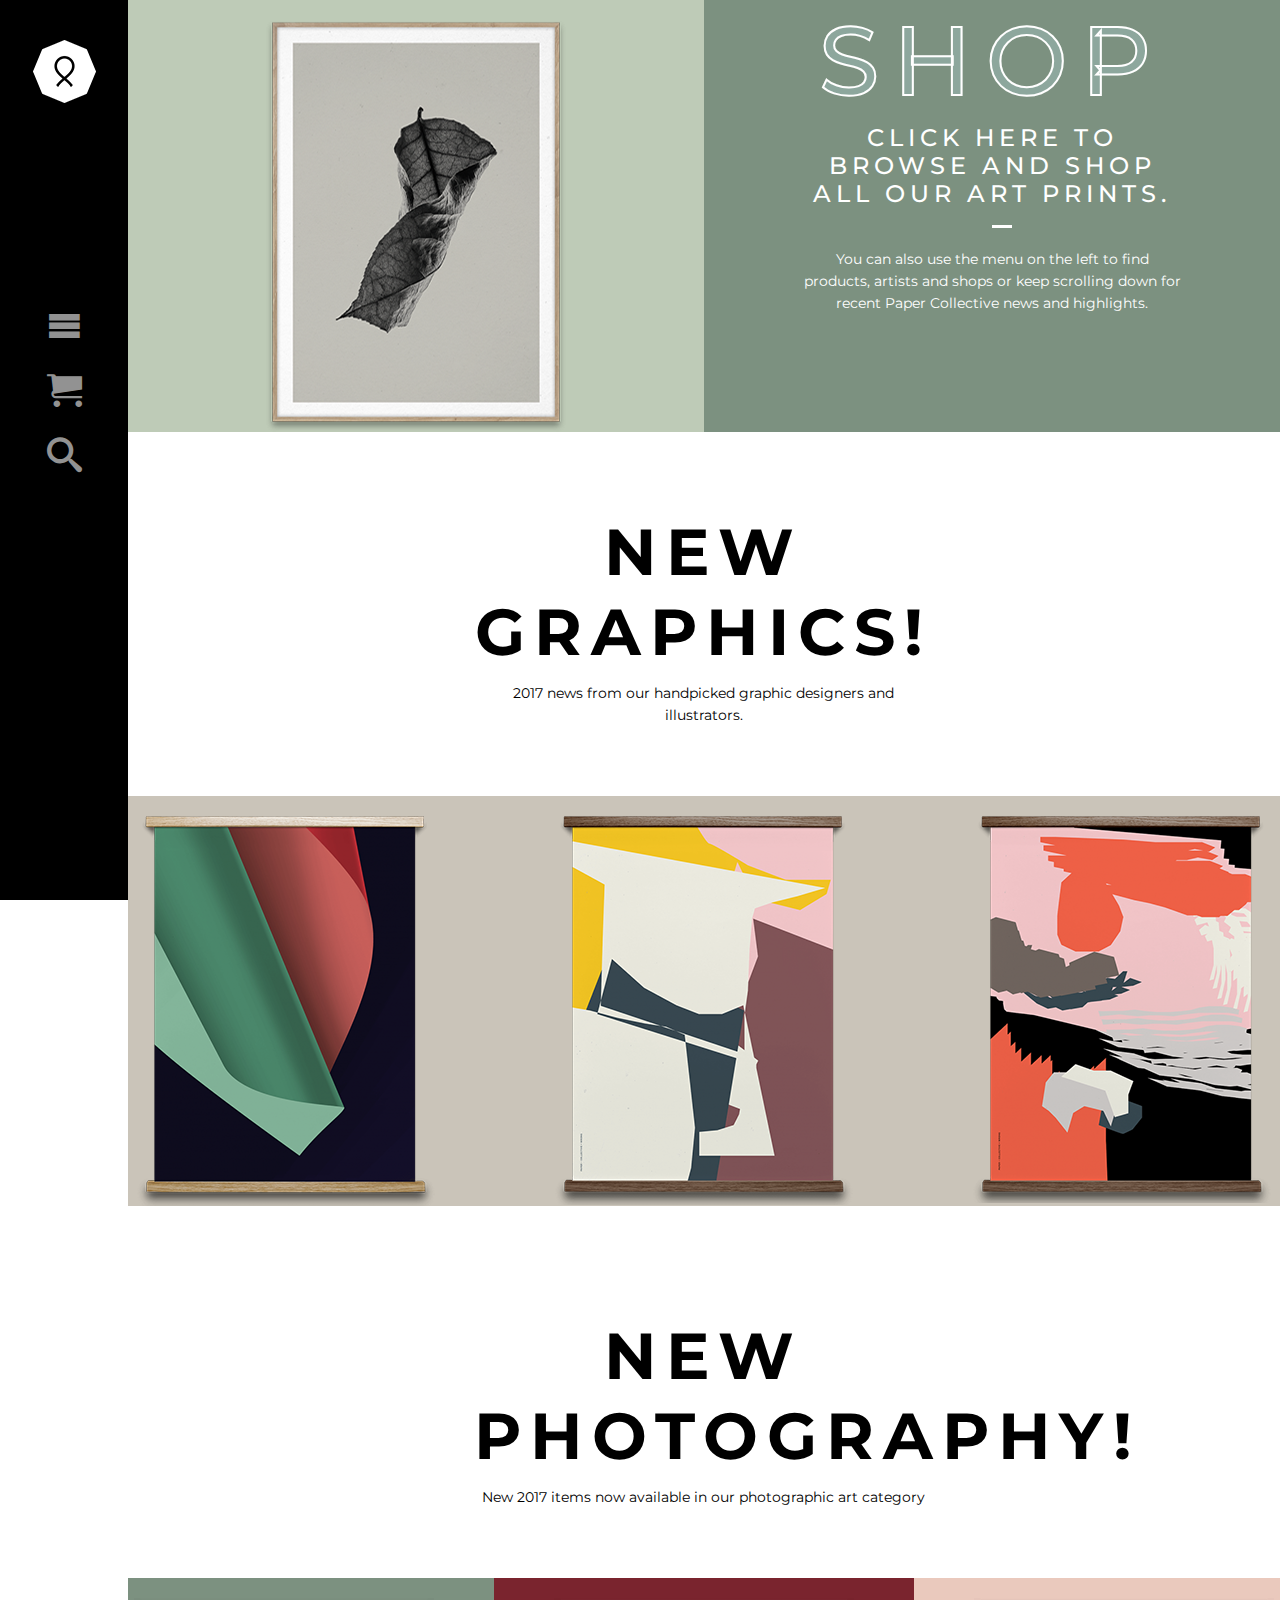
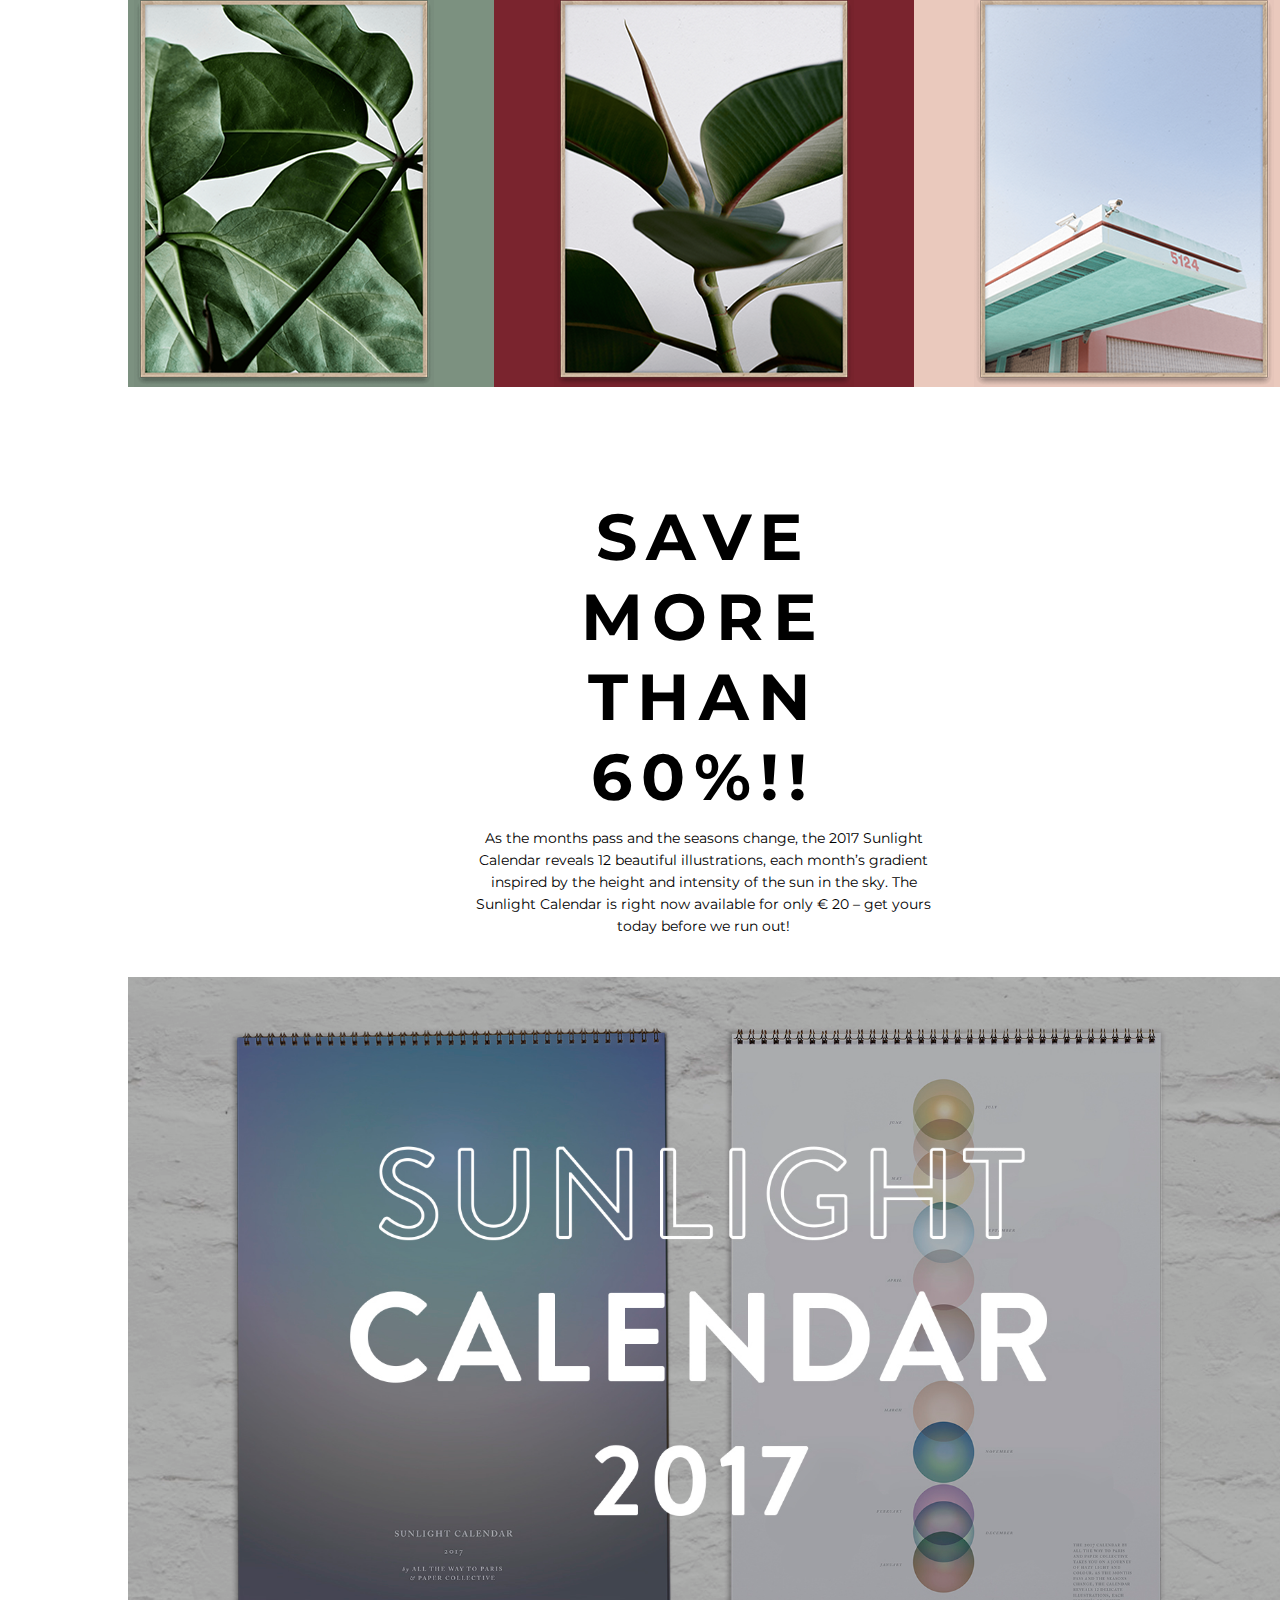
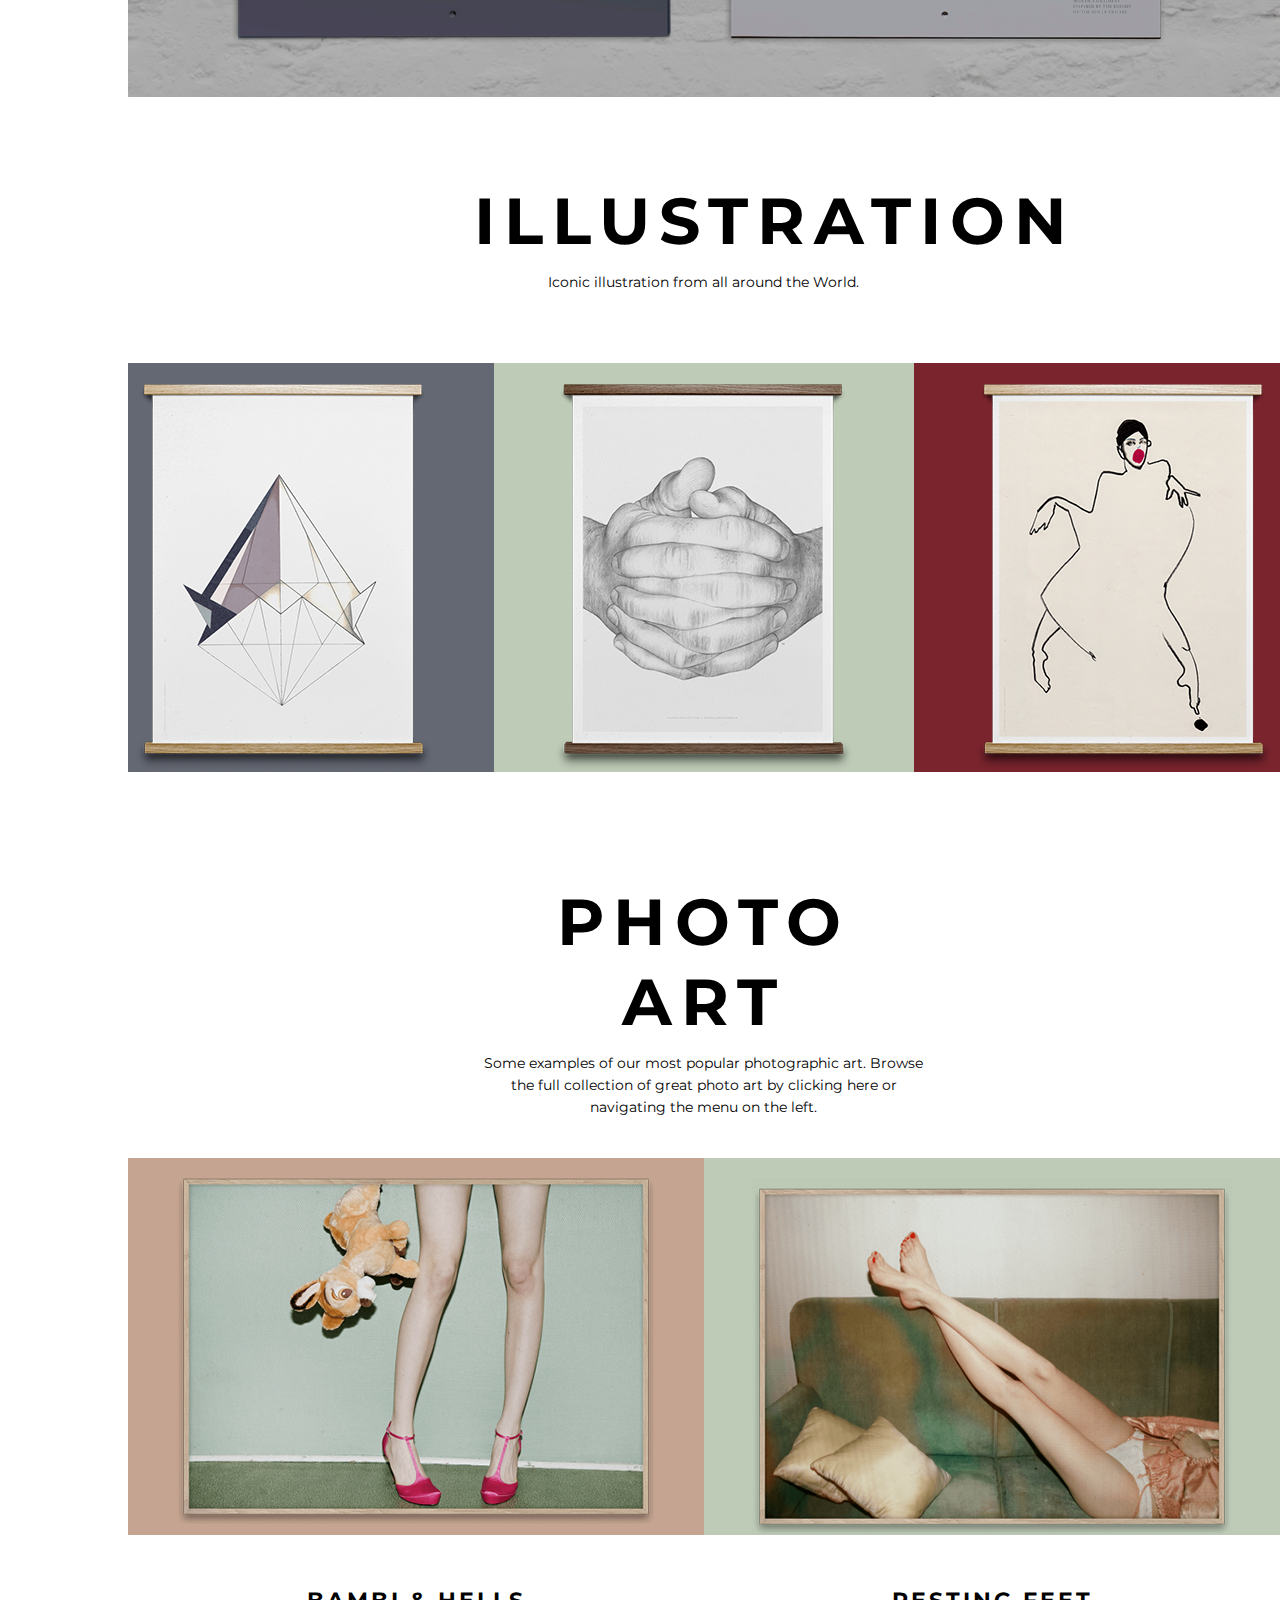
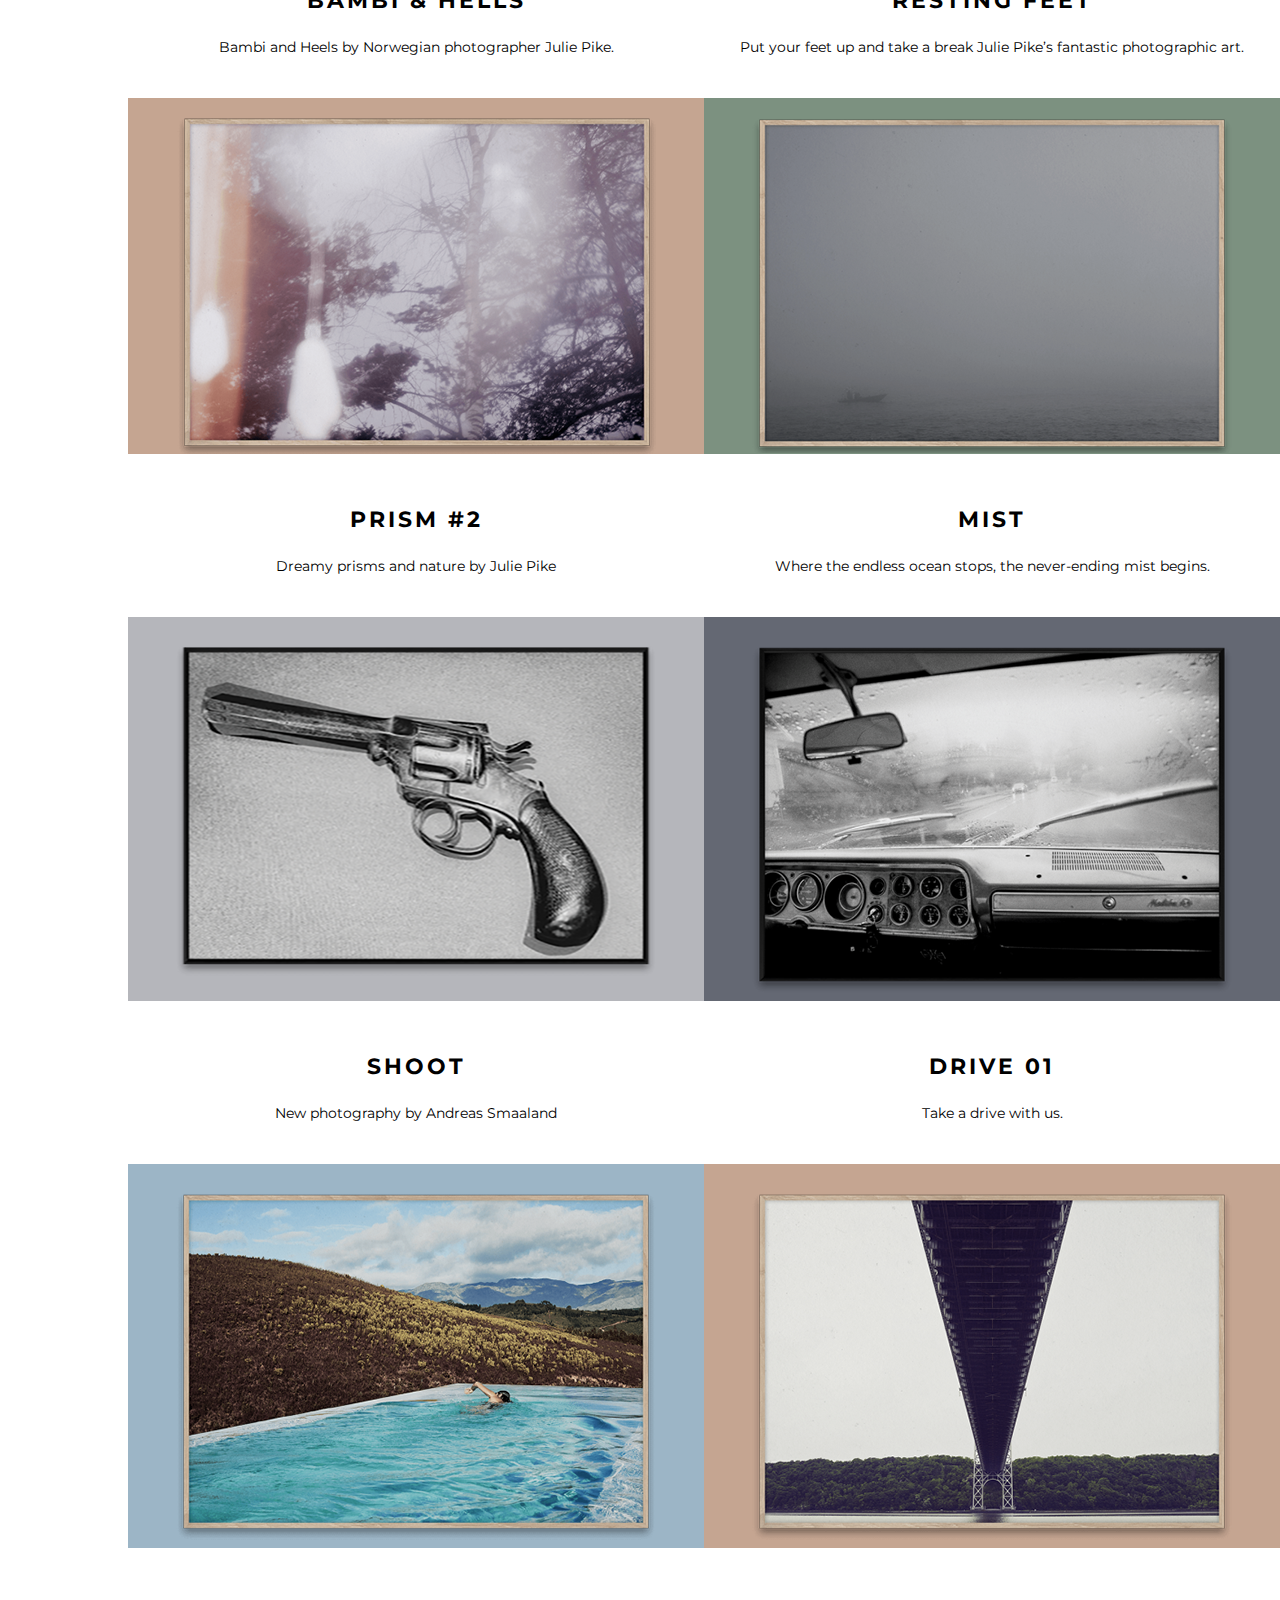
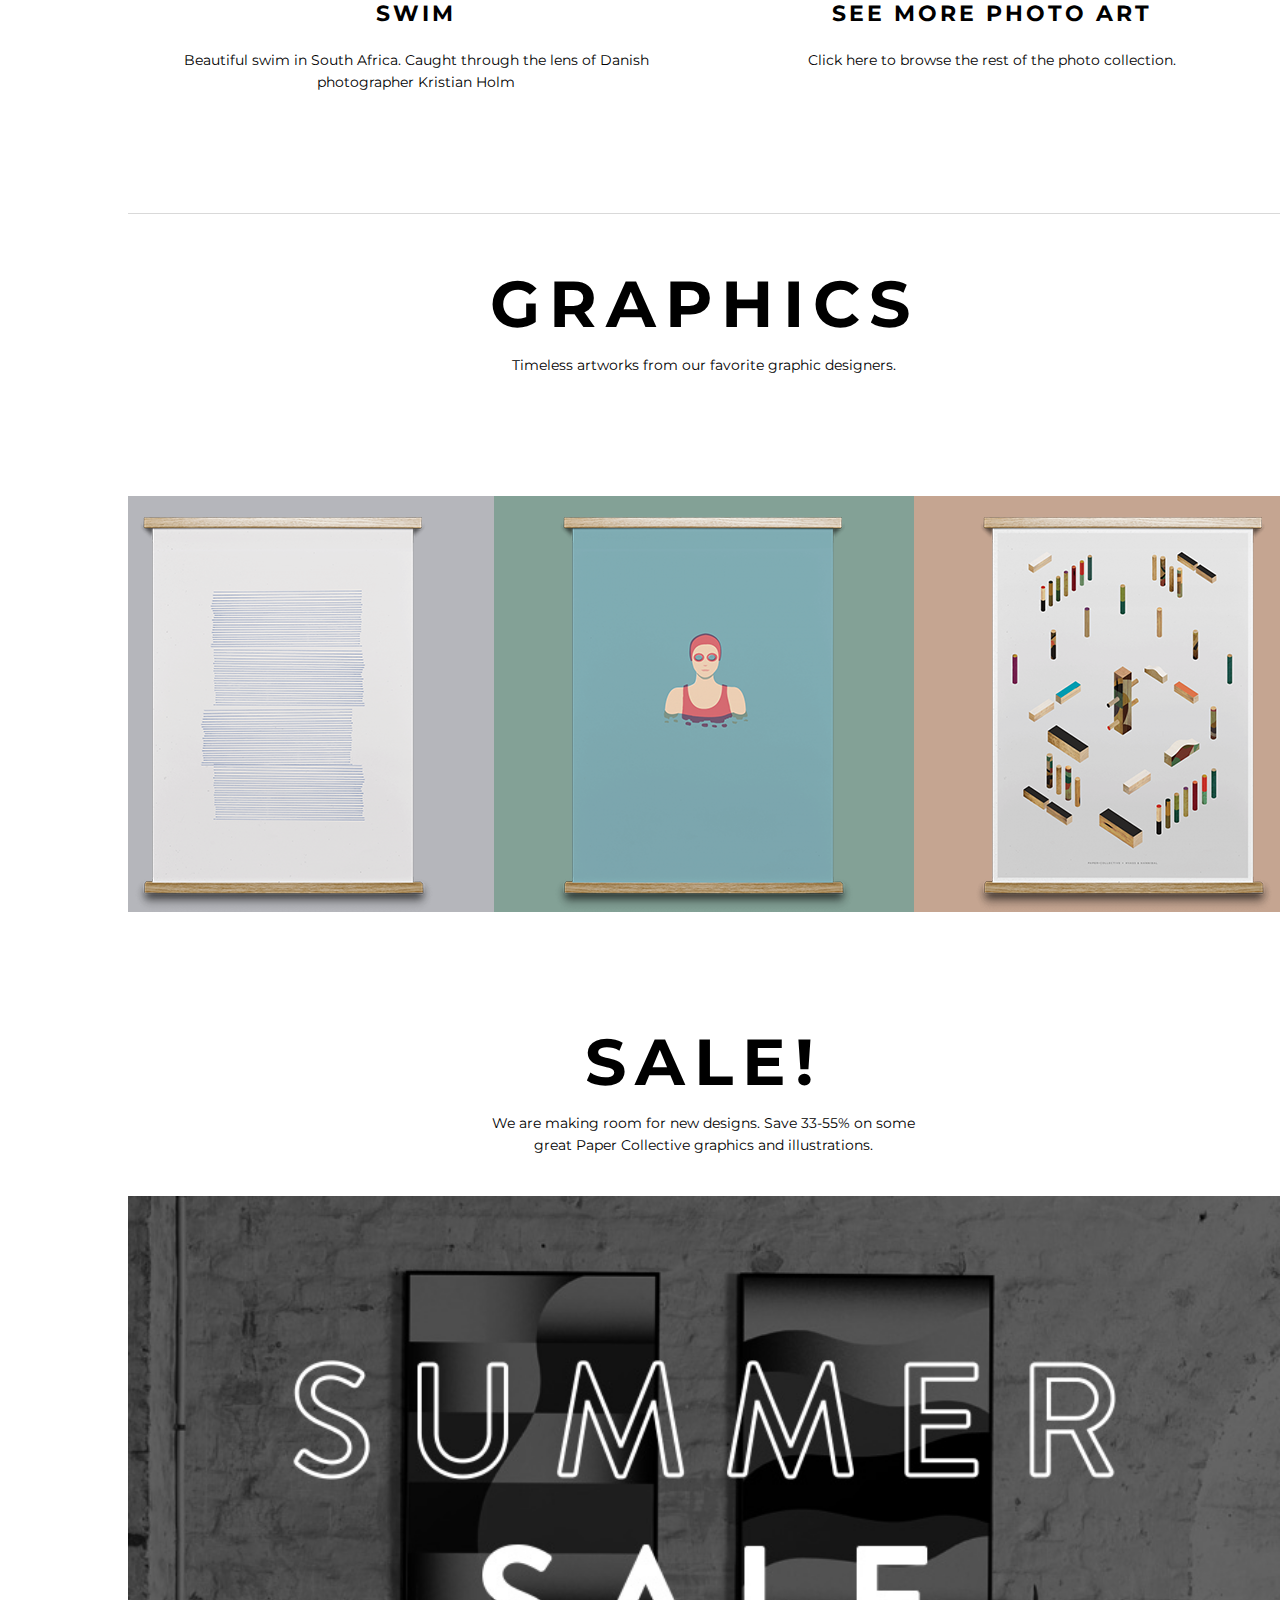
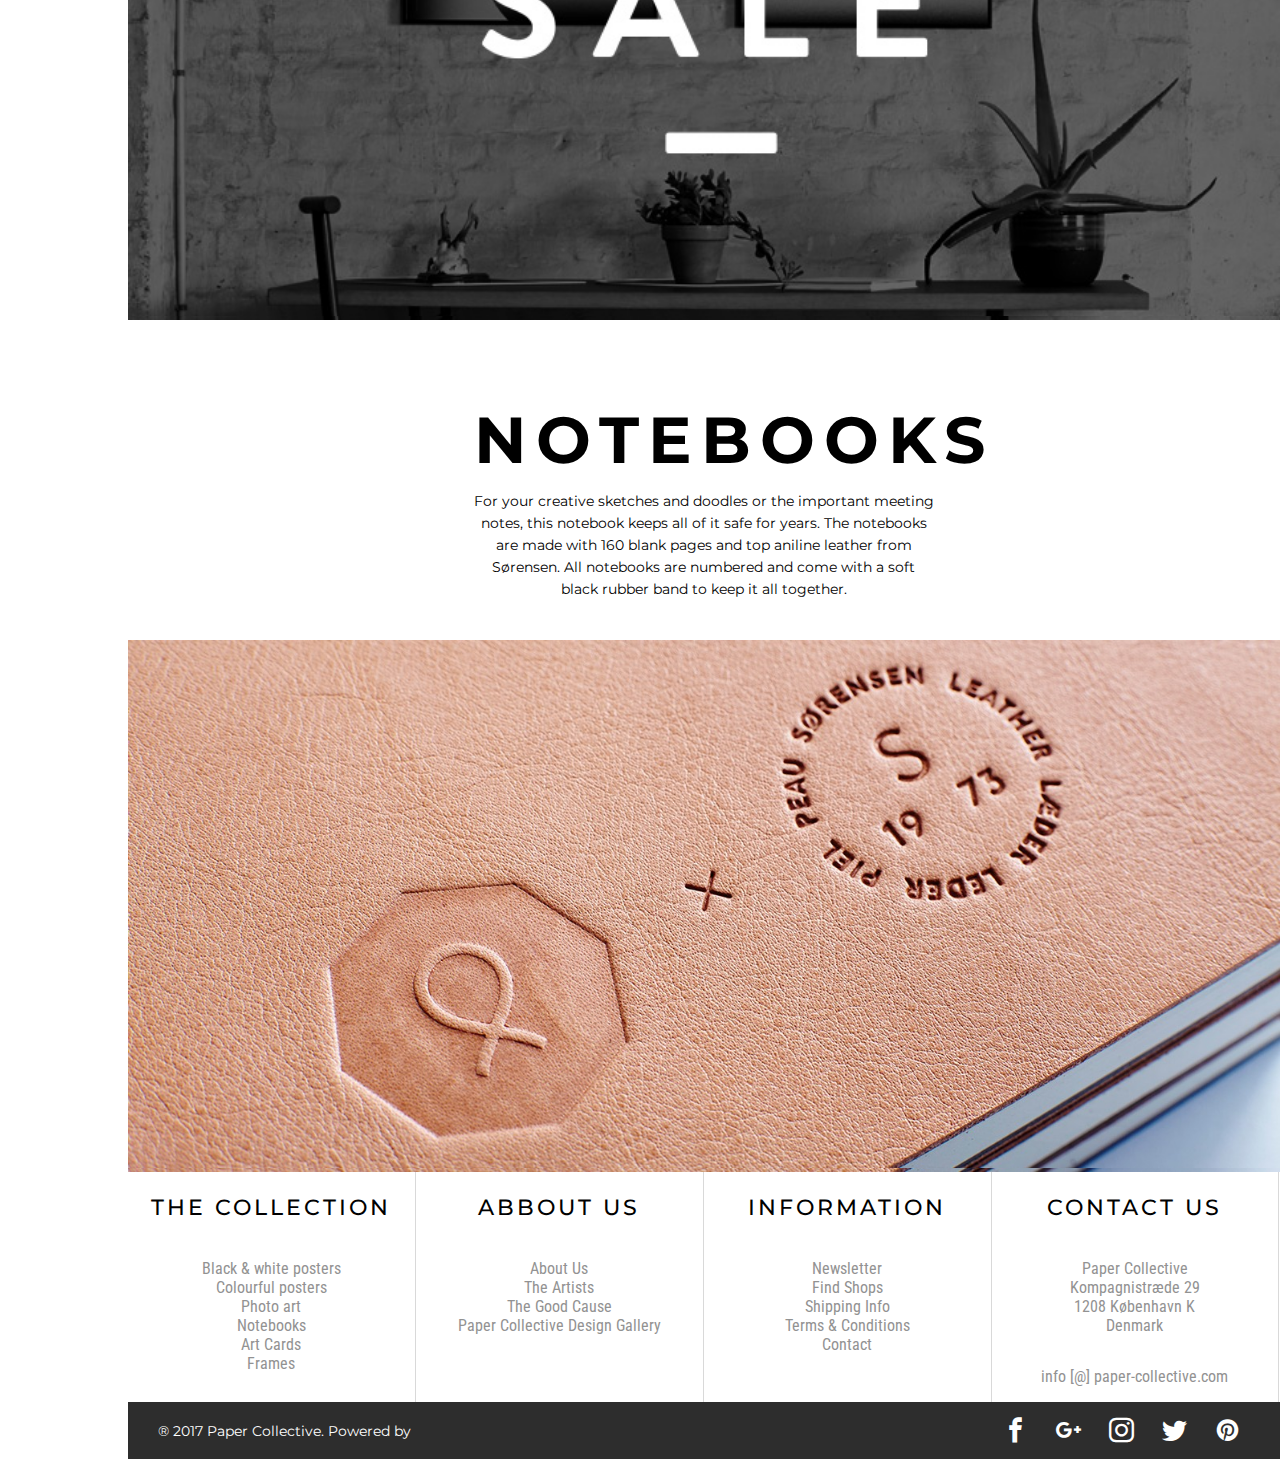
==== commit 28a086e7: "fine" ====
--- a/index.html
+++ b/index.html
@@ -53,7 +53,7 @@
       <div class="full-box box-seco">
         <div class="box-tree box">
           <div class="size">
-            <a class="info" href="#"></a>
+            <a class="info info-text" href="#"></a>
             <img src="image/kristine.png" alt="">
           </div>
         </div>
@@ -323,8 +323,7 @@
       </div>
       <div class="full-box box footer">
         <div class="footer-text">
-          <p>® 2017 Paper Collective.</p>
-          <a href="#"> Powered by<img src="image/rs-logo.png" alt=""></a>
+          <p>® 2017 Paper Collective. Powered by</p> <img src="https://paper-collective.com/wp-content/uploads/2016/02/rs-logo.png" class="img-responsive" alt="">
         </div>
         <div class="icon-footer">
           <ul>
--- a/css/style.css
+++ b/css/style.css
@@ -16,7 +16,9 @@
 .logo{
 margin: 40px auto;
 margin-bottom: 200px;
-}
+position: relative;
+}
+
 
 .wrapper-main{
 width: 90%;
@@ -54,7 +56,11 @@
   .info:hover{
     text-decoration: none;
     background-color: rgba(0,0,0,0.3);
-  }
+    color: white;
+  }
+.hover-text{
+position: relative;
+}
 
 .text{
 width: 380px;
@@ -202,13 +208,33 @@
   }
 
 .footer{
-color: white;
 background-color: #2d2d2d;
-display: flex;
-justify-content: space-around;
+float: right;
+width: 90%;
+display: flex;
+justify-content: space-between;
+margin: 0px auto;
+}
+.footer-text{
+  display: flex;
+  align-items: center;
+  margin-left: 30px;
+}
+.footer-text p{
+color: white;
+}
+.icon-footer{
+margin-right: 30px;
 }
   .icon-footer li{
   display: inline-block;
   color: white;
-  font-size: 30px;
-  }
+  font-size: 25px;
+  padding: 0 10px;
+  }
+.icon-footer a{
+color: white;
+}
+  .icon-footer a:hover{
+  color: #929292;
+  }
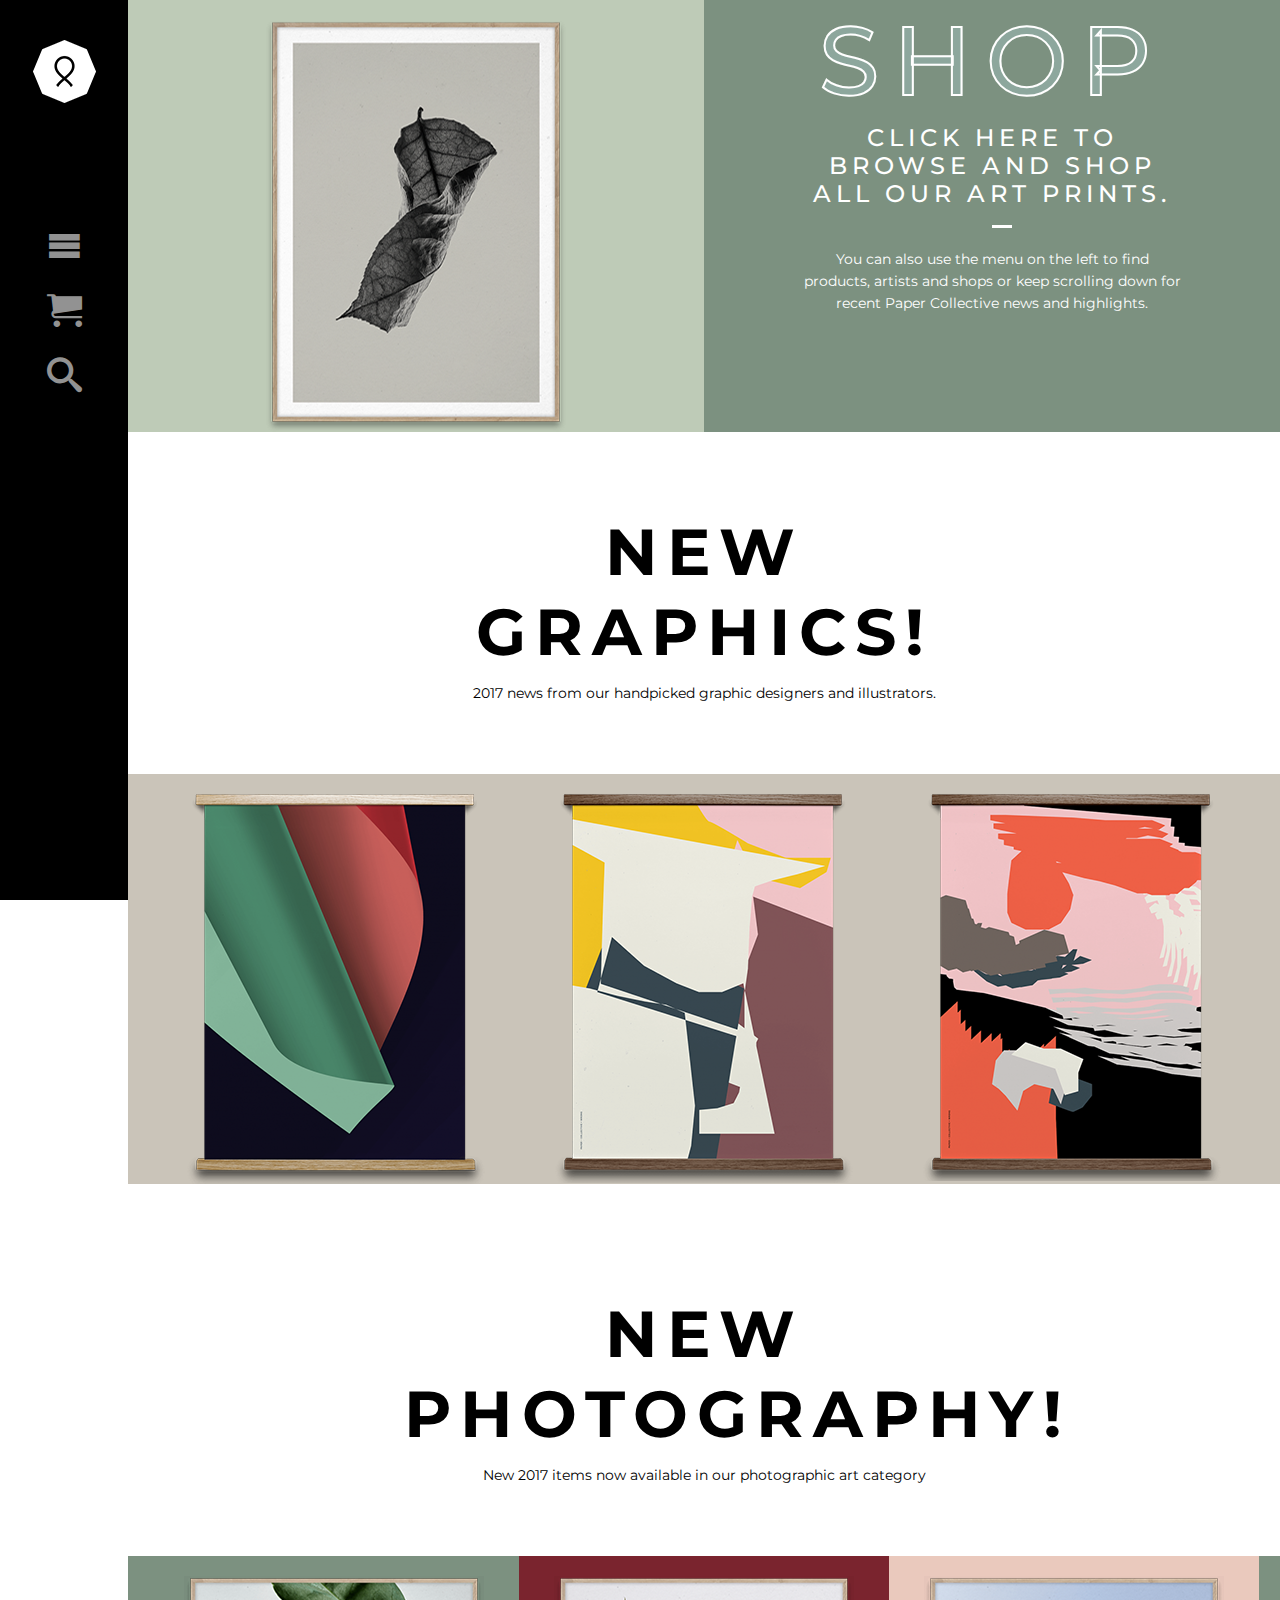
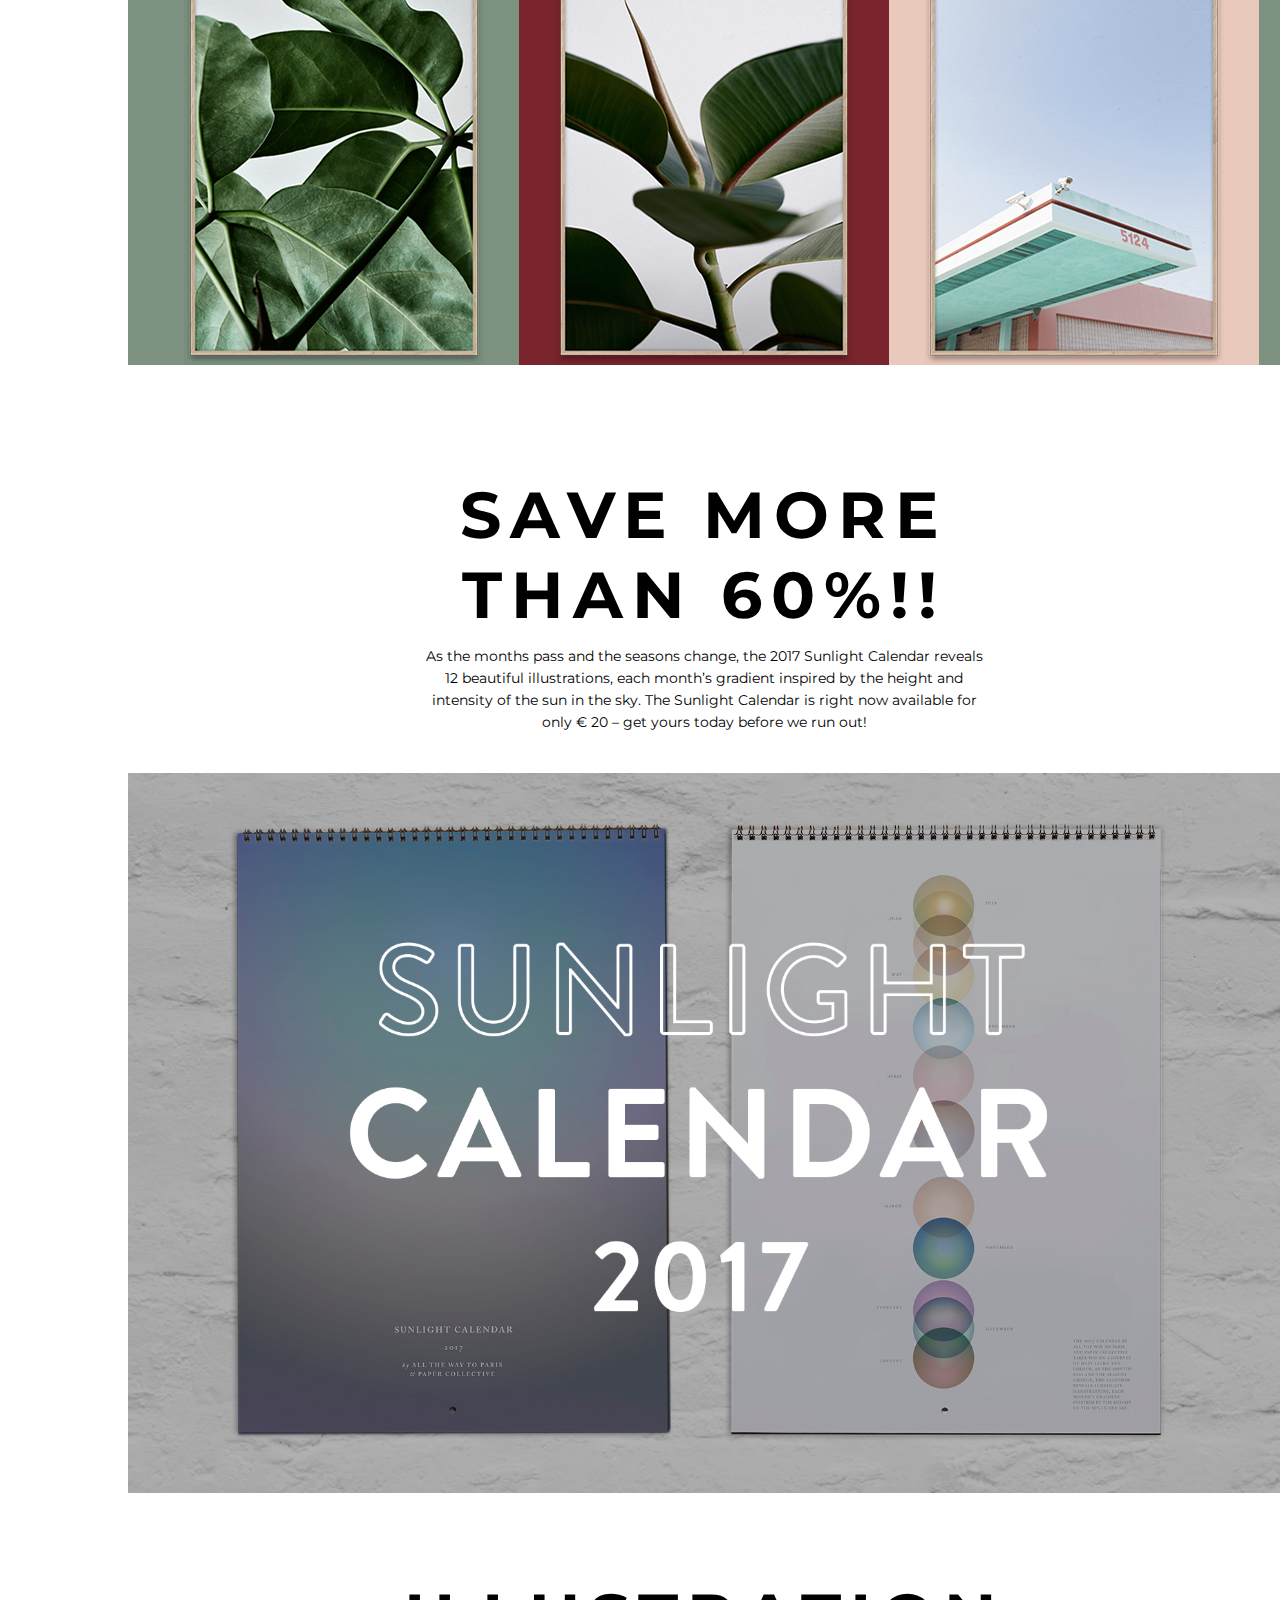
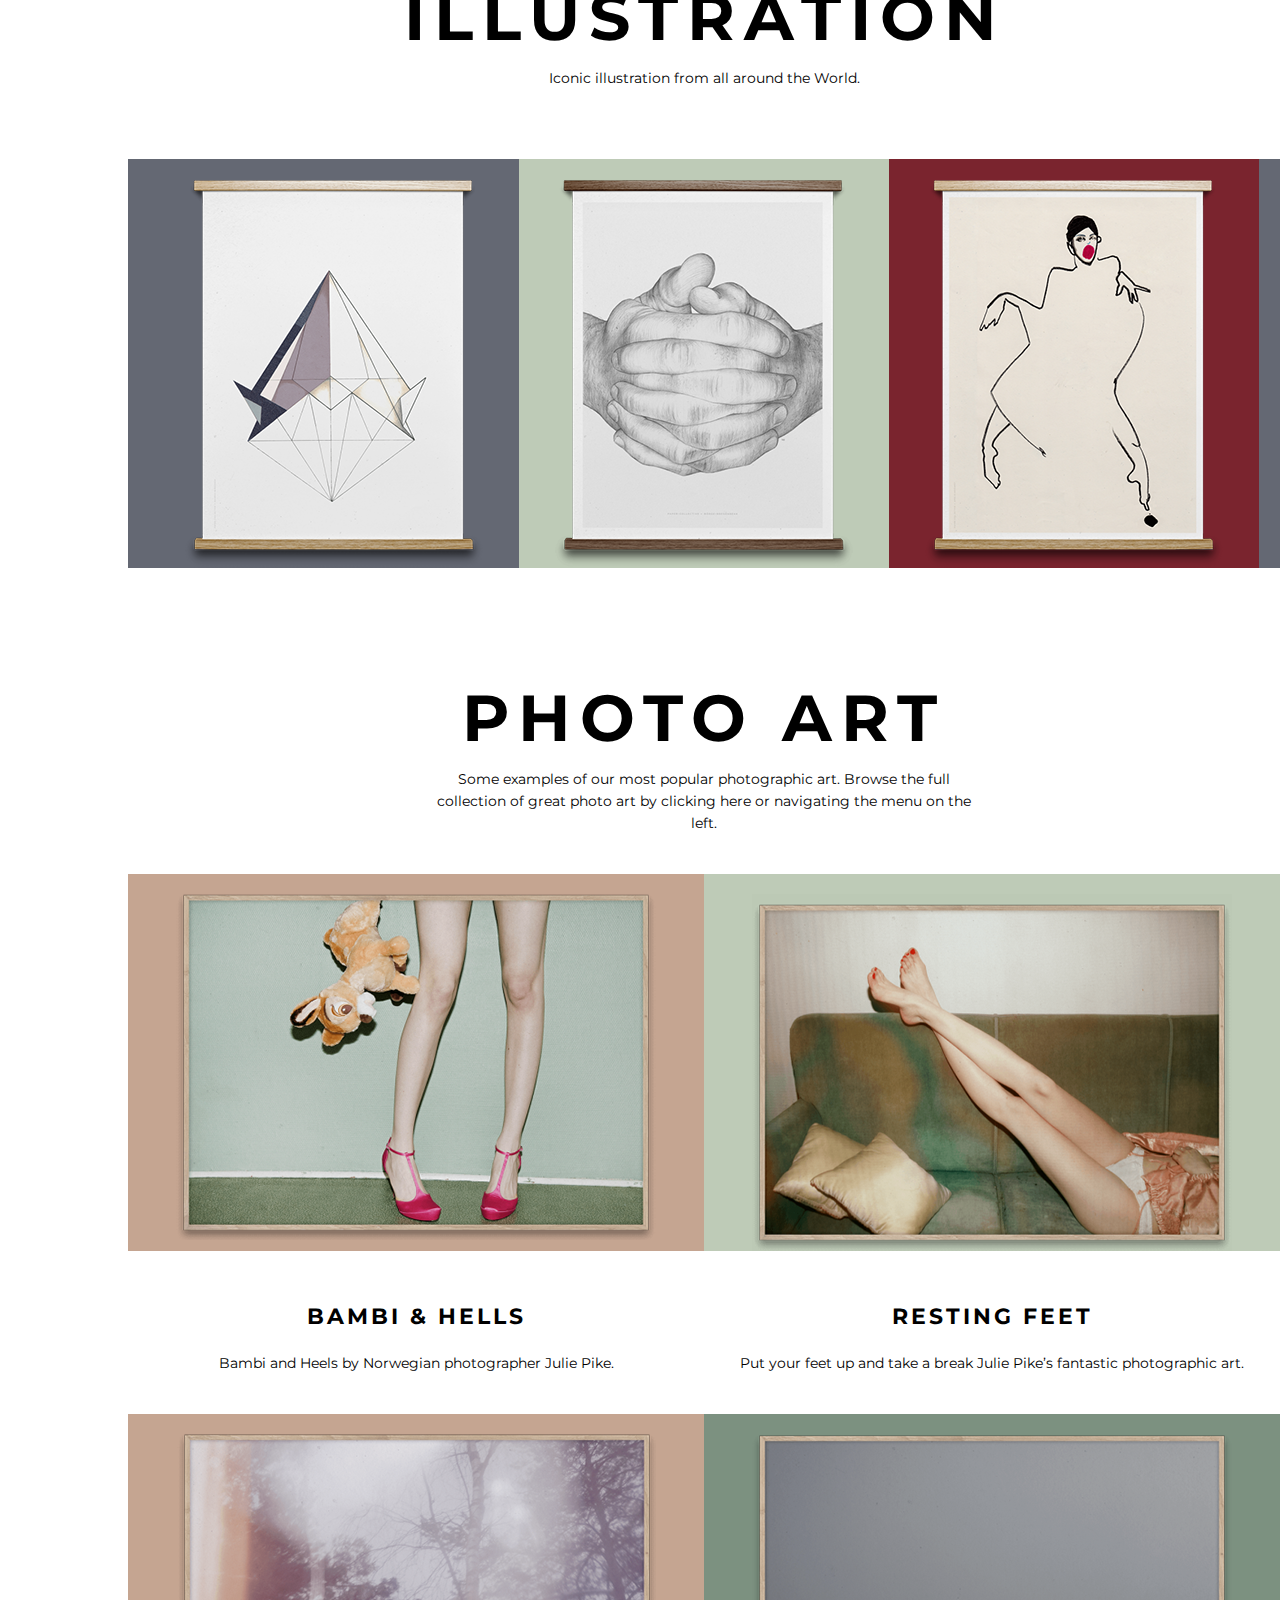
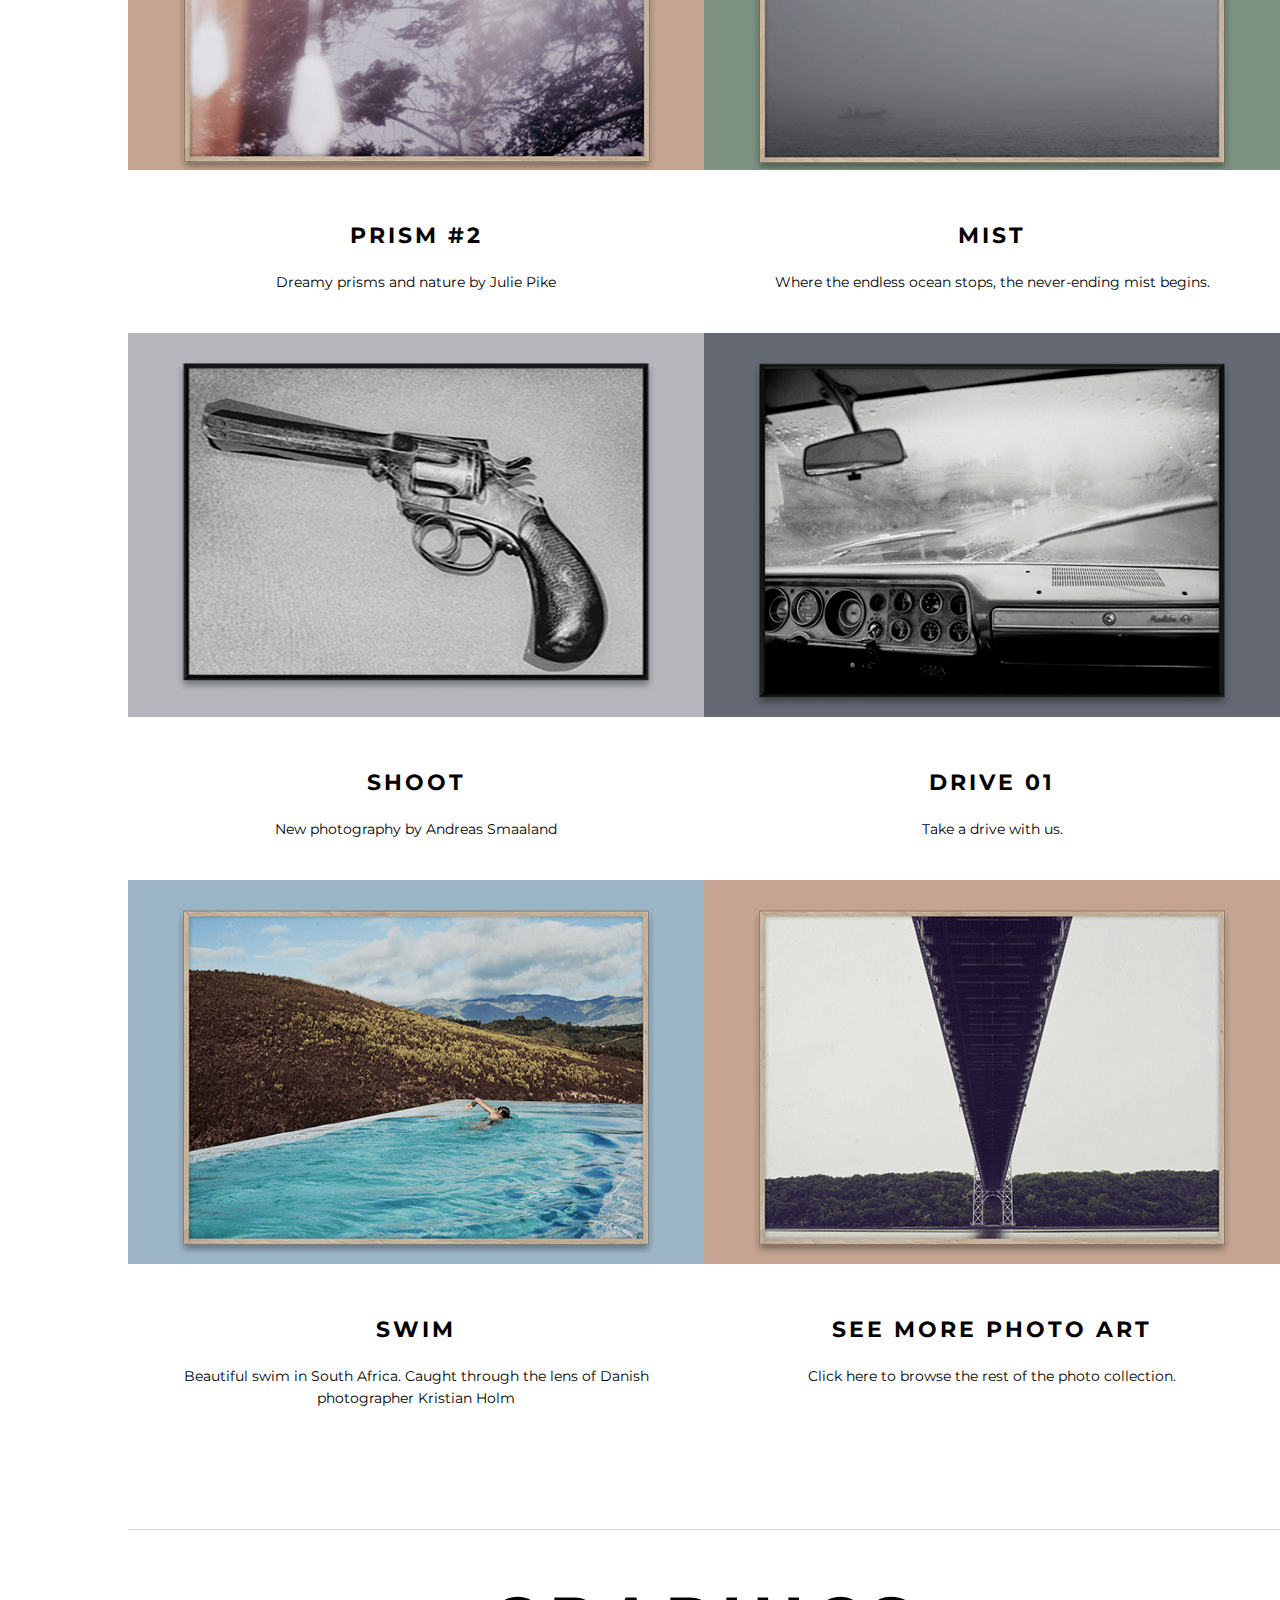
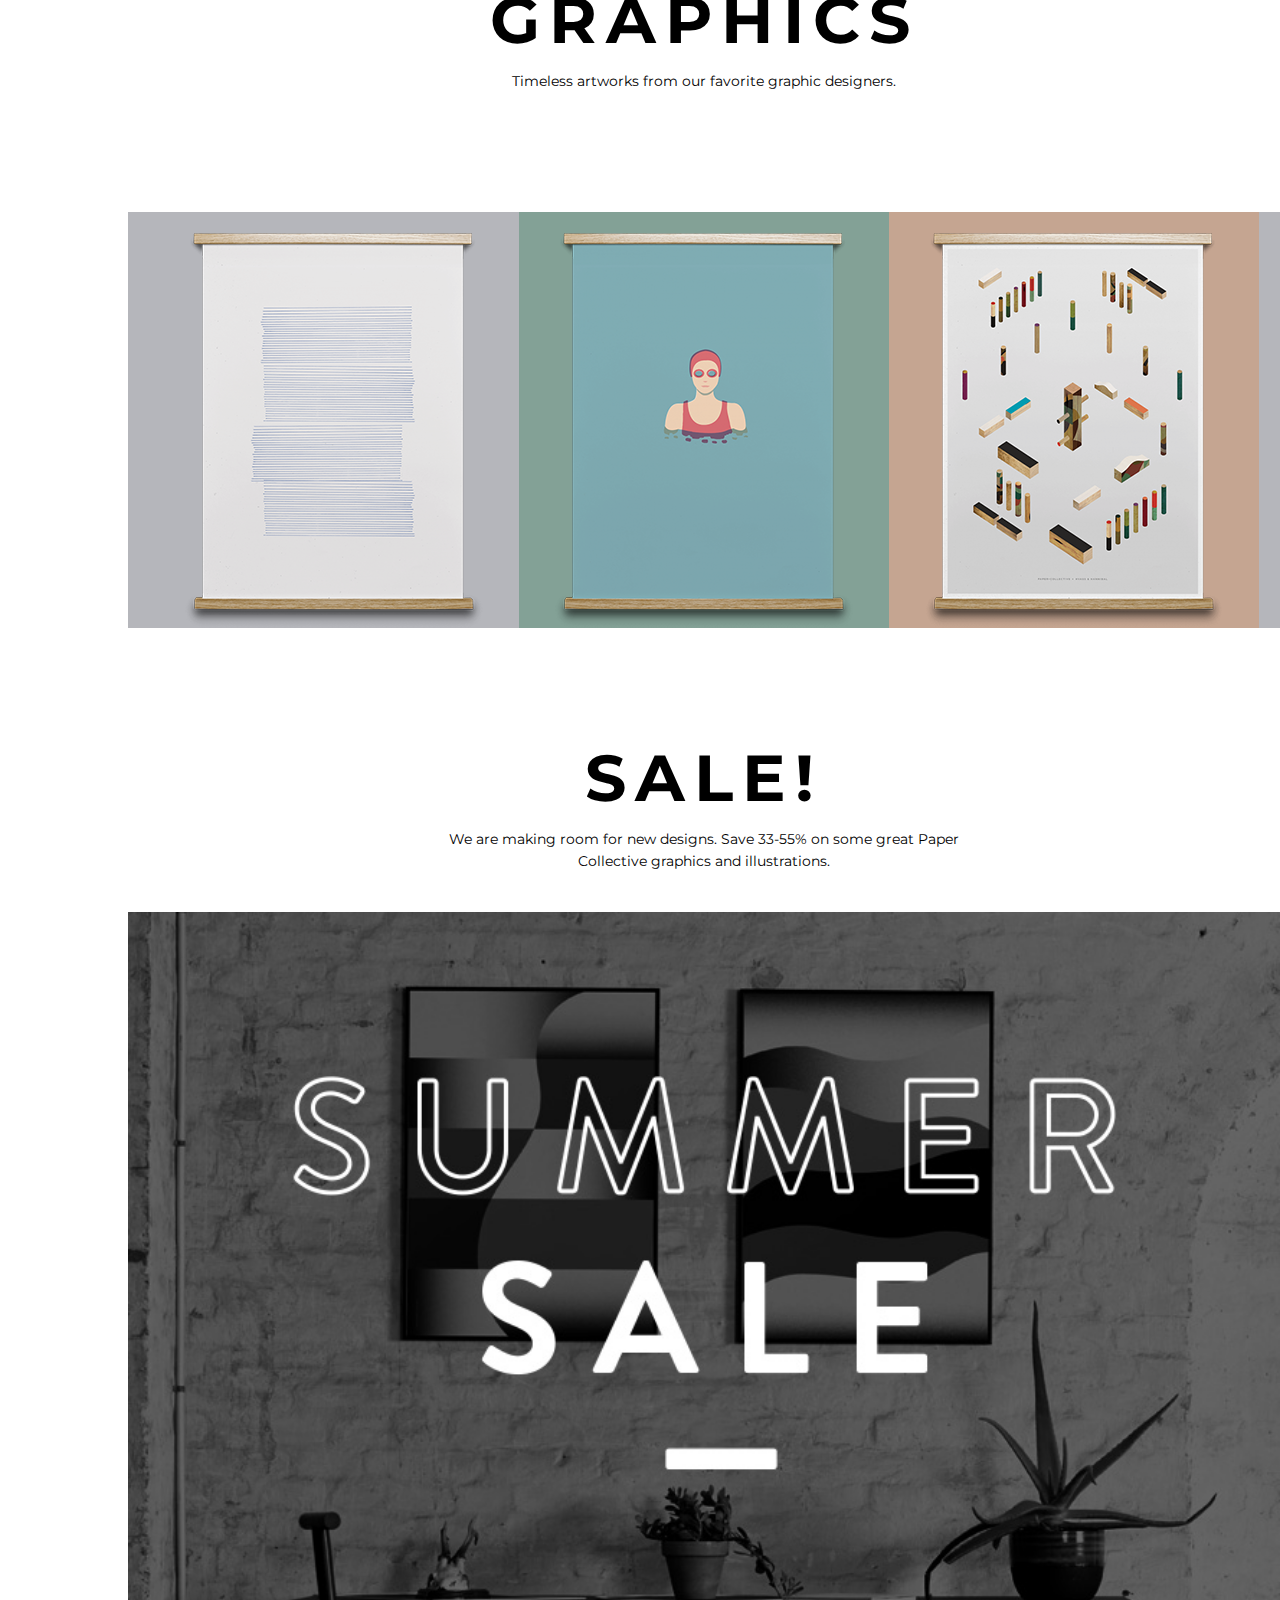
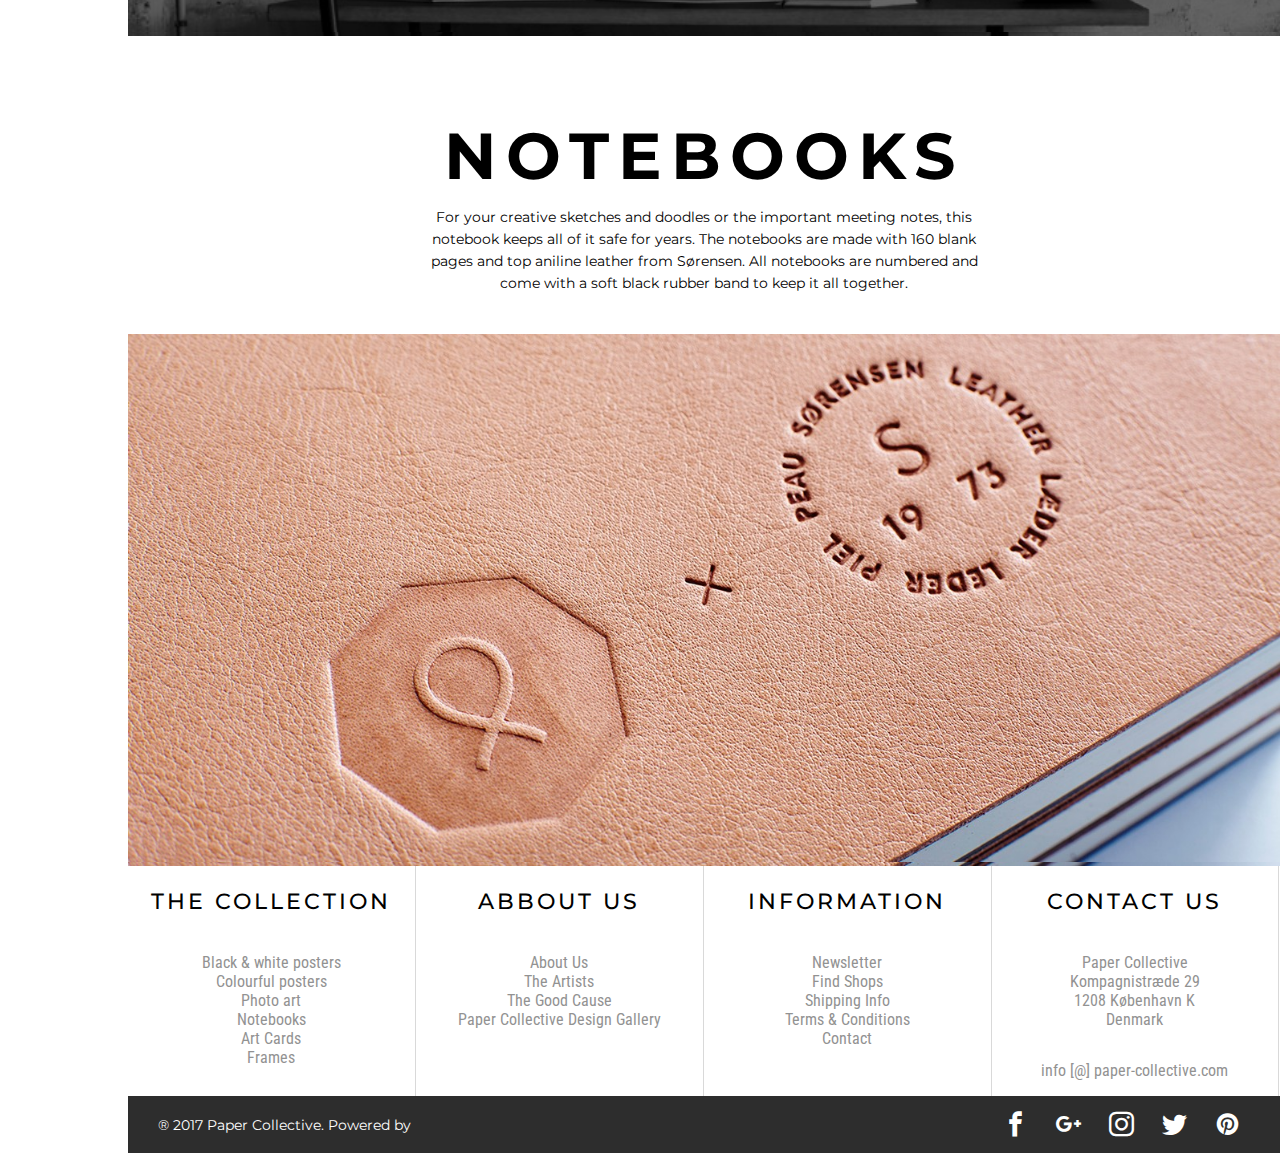
==== commit 3758b5f7: "Completato" ====
--- a/index.html
+++ b/index.html
@@ -11,9 +11,8 @@
   <body>
     <div class="wrapper-header">
       <div class="logo">
-        <a href="#">
+        <a class="info-logo"href="#"></a>
         <img class="img-responsive" src="image/logo.png" alt="">
-      </a>
       </div>
       <div class="menu">
         <nav>
@@ -53,19 +52,28 @@
       <div class="full-box box-seco">
         <div class="box-tree box">
           <div class="size">
-            <a class="info info-text" href="#"></a>
+            <a class="info" href="#">
+              <h2>Colour Fold 05</h2>
+              <p>By Kristine Five Melvær €45.00</p>
+            </a>
             <img src="image/kristine.png" alt="">
           </div>
         </div>
         <div class="box-tree box">
           <div class="size">
-            <a class="info" href="#"></a>
+            <a class="info" href="#">
+              <h2>Paper Cuts 01</h2>
+              <p>By Wrong €29.00</p>
+            </a>
             <img src="image/wrong.png" alt="">
           </div>
         </div>
         <div class="box-tree box">
           <div class="size">
-            <a class="info" href="#"></a>
+            <a class="info" href="#">
+              <h2>Paper Cuts 02</h2>
+              <p>By Wrong €29.00</p>
+            </a>
             <img src="image/wrong-red.png" alt="">
           </div>
         </div>
@@ -80,19 +88,28 @@
       <div class="full-box box-seco" style="background-color:#7c9180">
         <div class="box-tree box">
           <div class="size">
-            <a class="info" href="#"></a>
+            <a class="info" href="#">
+              <h2>Green Home 01</h2>
+              <p>By Kantinkoski, Vento &#38; Forsman €79.00</p>
+            </a>
             <img src="image/green-home.png" alt="">
           </div>
         </div>
         <div class="box-tree box" style="background-color: #7a242e">
           <div class="size">
-            <a class="info" href="#"></a>
+            <a class="info" href="#">
+              <h2>Green Home 02</h2>
+              <p>By Kantinkoski, Vento &#38; Forsman €79.00</p>
+            </a>
             <img src="image/green-house.png" alt="">
           </div>
         </div>
         <div class="box-tree box "style="background-color: #eac9bd;">
           <div class="size">
-            <a class="info" href="#"></a>
+            <a class="info" href="#">
+              <h2>Los Angeles Is Pink</h2>
+              <p>By Mikal Strøm €40.00</p>
+            </a>
             <img src="image/losangel.png" alt="">
           </div>
         </div>
@@ -117,19 +134,28 @@
       <div class="full-box box-seco" style="background-color:#646873">
         <div class="box-tree box">
           <div class="size">
-            <a class="info" href="#"></a>
+            <a class="info" href="#">
+              <h2>Diamond Lines</h2>
+              <p>By Rasmus Wingaardh €45.00</p>
+            </a>
             <img src="image/geometric.png" alt="">
           </div>
         </div>
         <div class="box-tree box" style="background-color: #becbb7">
           <div class="size">
-            <a class="info" href="#"></a>
+            <a class="info" href="#">
+              <h2>Folded Hands (original)</h2>
+              <p>By Børge Bredenbekk €29.00</p>
+            </a>
             <img src="image/mano.png" alt="">
           </div>
         </div>
         <div class="box-tree box"style="background-color: #7a242e">
           <div class="size">
-            <a class="info" href="#"></a>
+            <a class="info" href="#">
+              <h2>Dancer 02</h2>
+              <p>By Amelie Hegardt €29.00</p>
+            </a>
             <img src="image/donna.png" alt="">
           </div>
         </div>
@@ -242,19 +268,28 @@
       <div class="full-box box-seco" style="background-color:#b5b6bb">
         <div class="box-tree box">
           <div class="size">
-            <a class="info" href="#"></a>
+            <a class="info" href="#">
+              <h2>Into The Blue 01</h2>
+              <p>By Atelier Copenhagen €29.00</p>
+            </a>
             <img src="image/line.png" alt="">
           </div>
         </div>
         <div class="box-tree box" style="background-color:#83a196">
           <div class="size">
-            <a class="info" href="#"></a>
+            <a class="info" href="#">
+              <h2>Swimmer 01</h2>
+              <p>By Note Design Studio €29.00</p>
+            </a>
             <img src="image/swimmer.png" alt="">
           </div>
         </div>
         <div class="box-tree box "style="background-color:#c5a591">
           <div class="size">
-            <a class="info" href="#"></a>
+            <a class="info" href="#">
+              <h2>Building blocks #2</h2>
+              <p>By Hvass &#38; Hannibal €29.00</p>
+            </a>
             <img src="image/abstract.png" alt="">
           </div>
         </div>
--- a/css/style.css
+++ b/css/style.css
@@ -15,10 +15,21 @@
 }
 .logo{
 margin: 40px auto;
-margin-bottom: 200px;
-position: relative;
-}
-
+margin-bottom: 120px;
+position: relative;
+}
+.info-logo{
+  position: absolute;
+  top: 0;
+  left: 0;
+  width: 100%;
+  height: 100%;
+  transition: all 0.1s ease-in-out;
+  }
+  .info-logo:hover{
+    text-decoration: none;
+    background-color: rgba(0,0,0,0.6);
+  }
 
 .wrapper-main{
 width: 90%;
@@ -46,16 +57,21 @@
 position: relative;
 }
 .info{
+  display: flex;
   position: absolute;
   top: 0;
   left: 0;
   width: 100%;
   height: 100%;
   transition: all 0.3s ease-in-out;
+  opacity: 0;
+  justify-content: center;
+  flex-direction: column;
   }
   .info:hover{
     text-decoration: none;
     background-color: rgba(0,0,0,0.3);
+    opacity: 1;
     color: white;
   }
 .hover-text{
@@ -102,9 +118,8 @@
 display: flex;
 justify-content: center;
 }
-.new-graphics{
-width: 40%;
-}
+
+
 .graphics{
 margin: 50px 0;
 width: 100%;
@@ -147,6 +162,11 @@
 ul{
 padding: 0;
 }
+a p{
+color: white;
+font-size: 13px;
+}
+
 .menu li{
 font-size: 35px;
 display:flex;
@@ -158,8 +178,8 @@
 }
 /**********************************************/
 .box-tree{
-padding-right: 60px;
-padding-left: 60px;
+padding-right: 35px;
+padding-left: 35px;
 width: auto;
 height: auto;
 display: inline-block;
